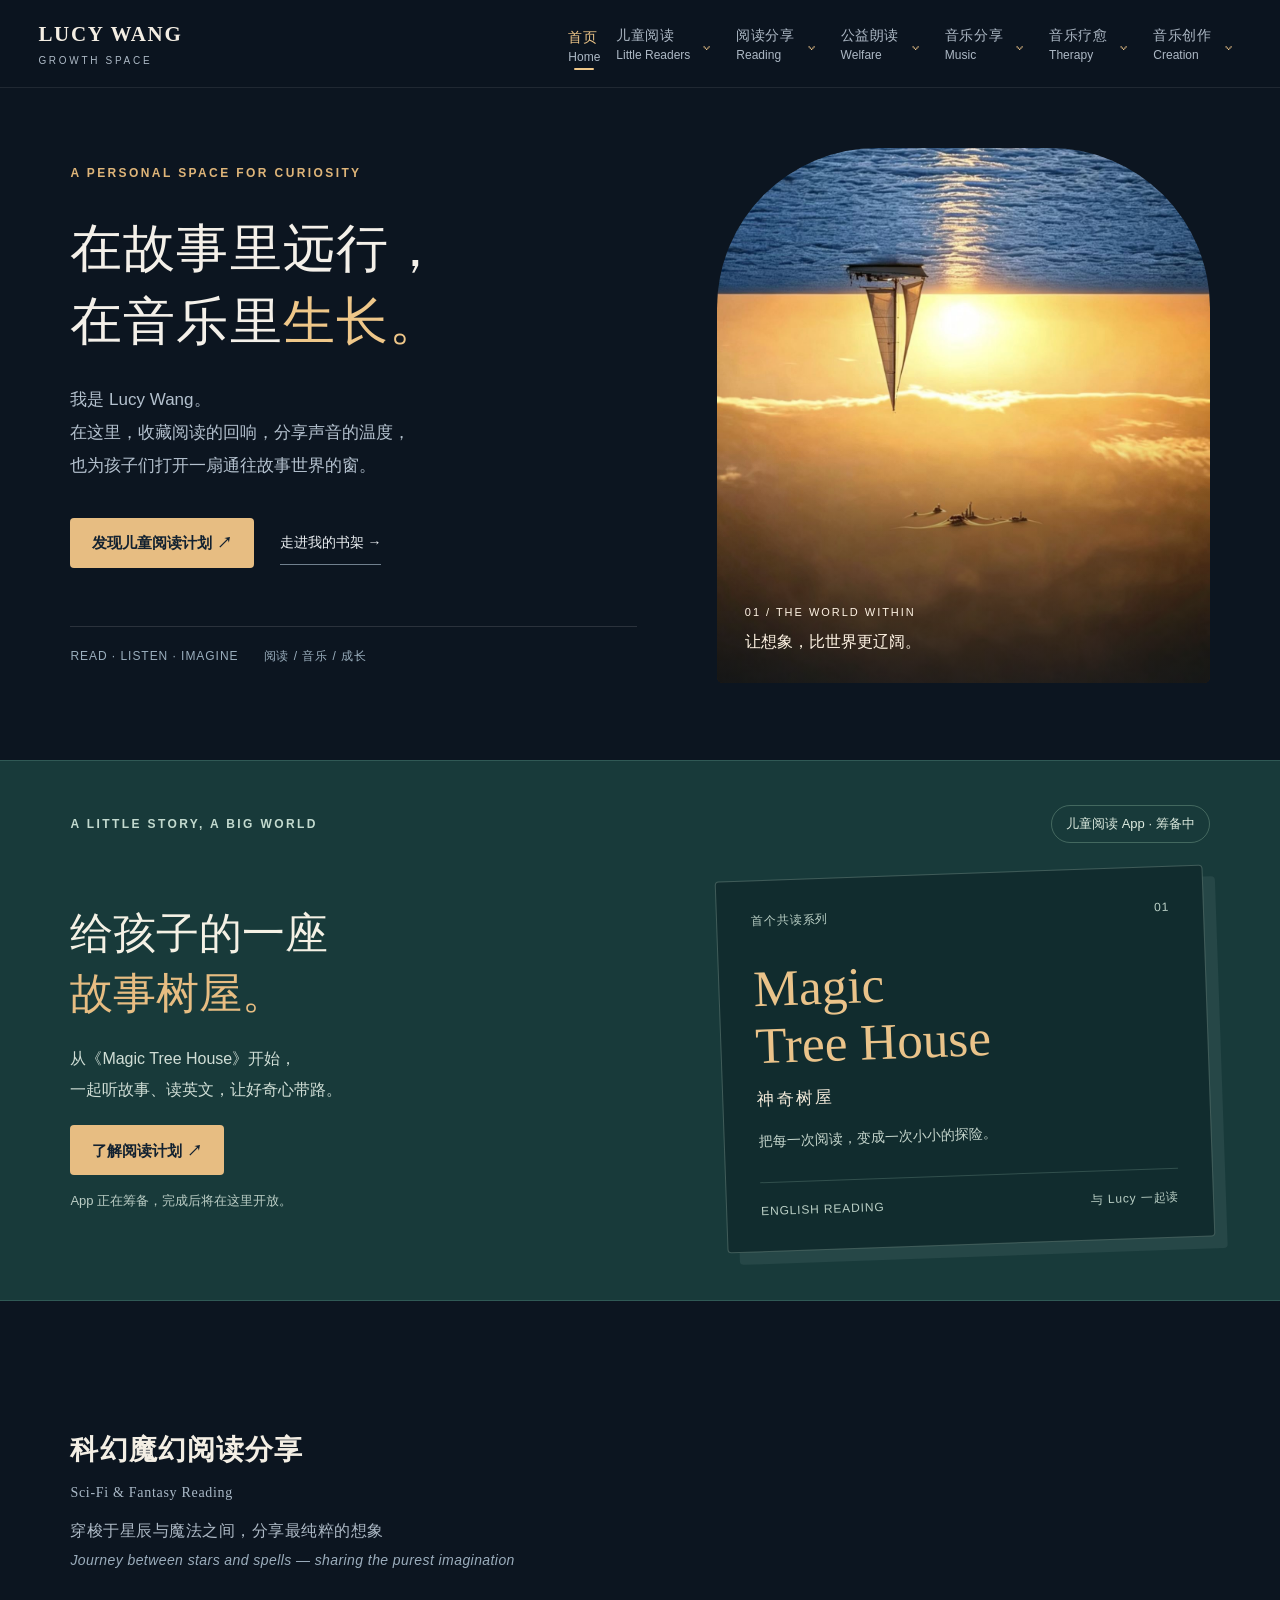
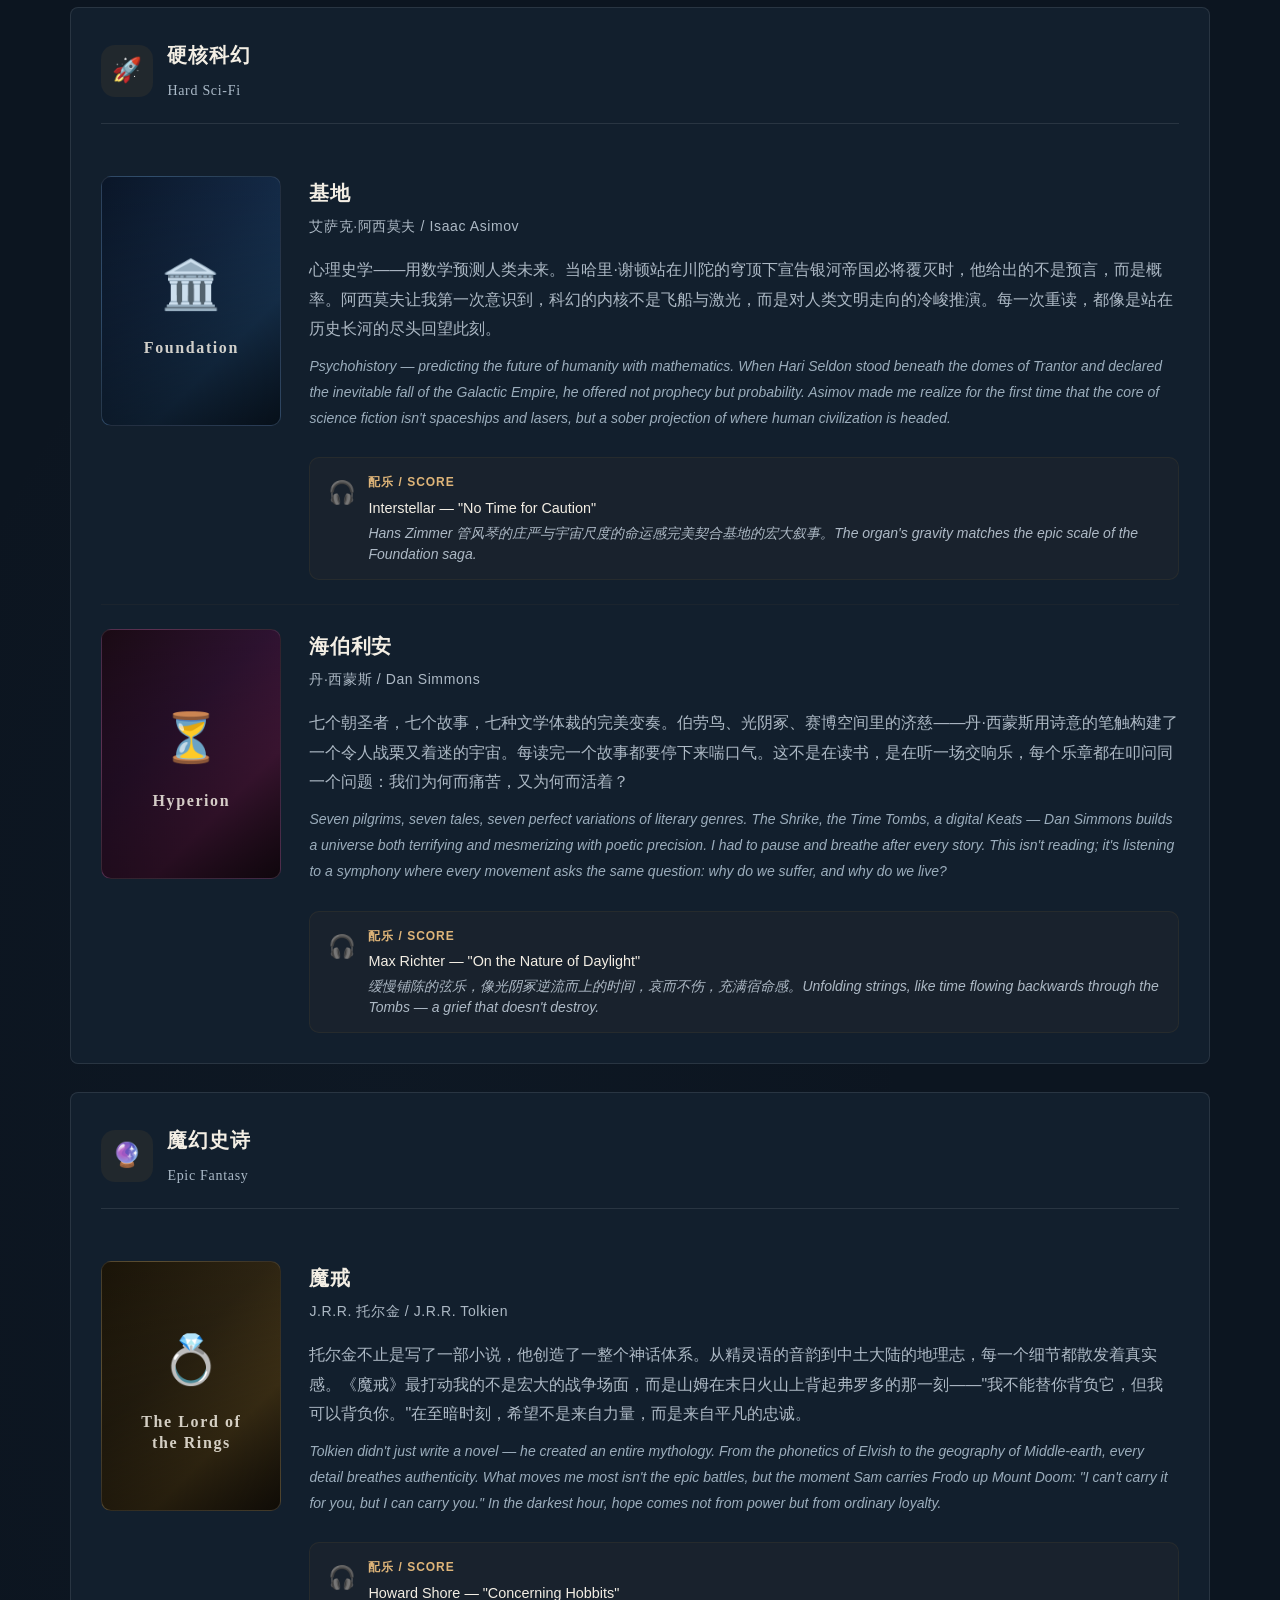
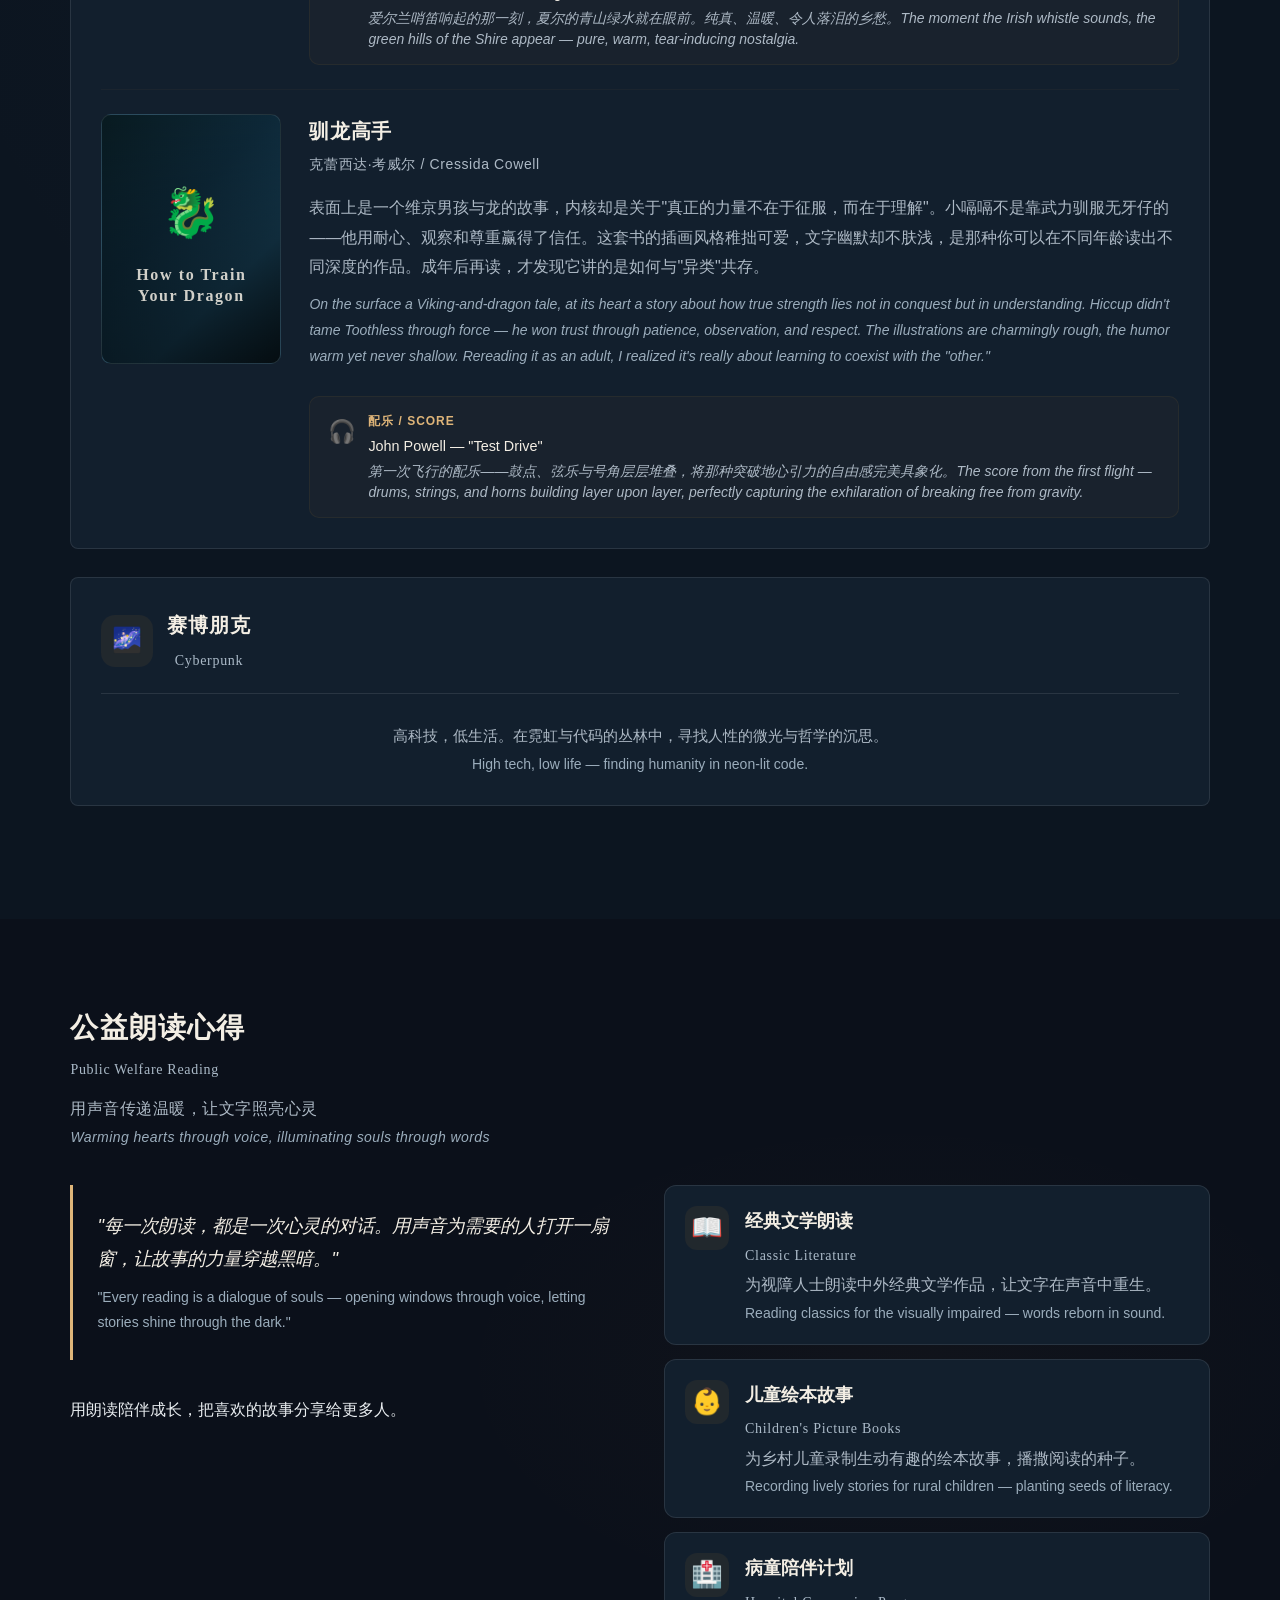
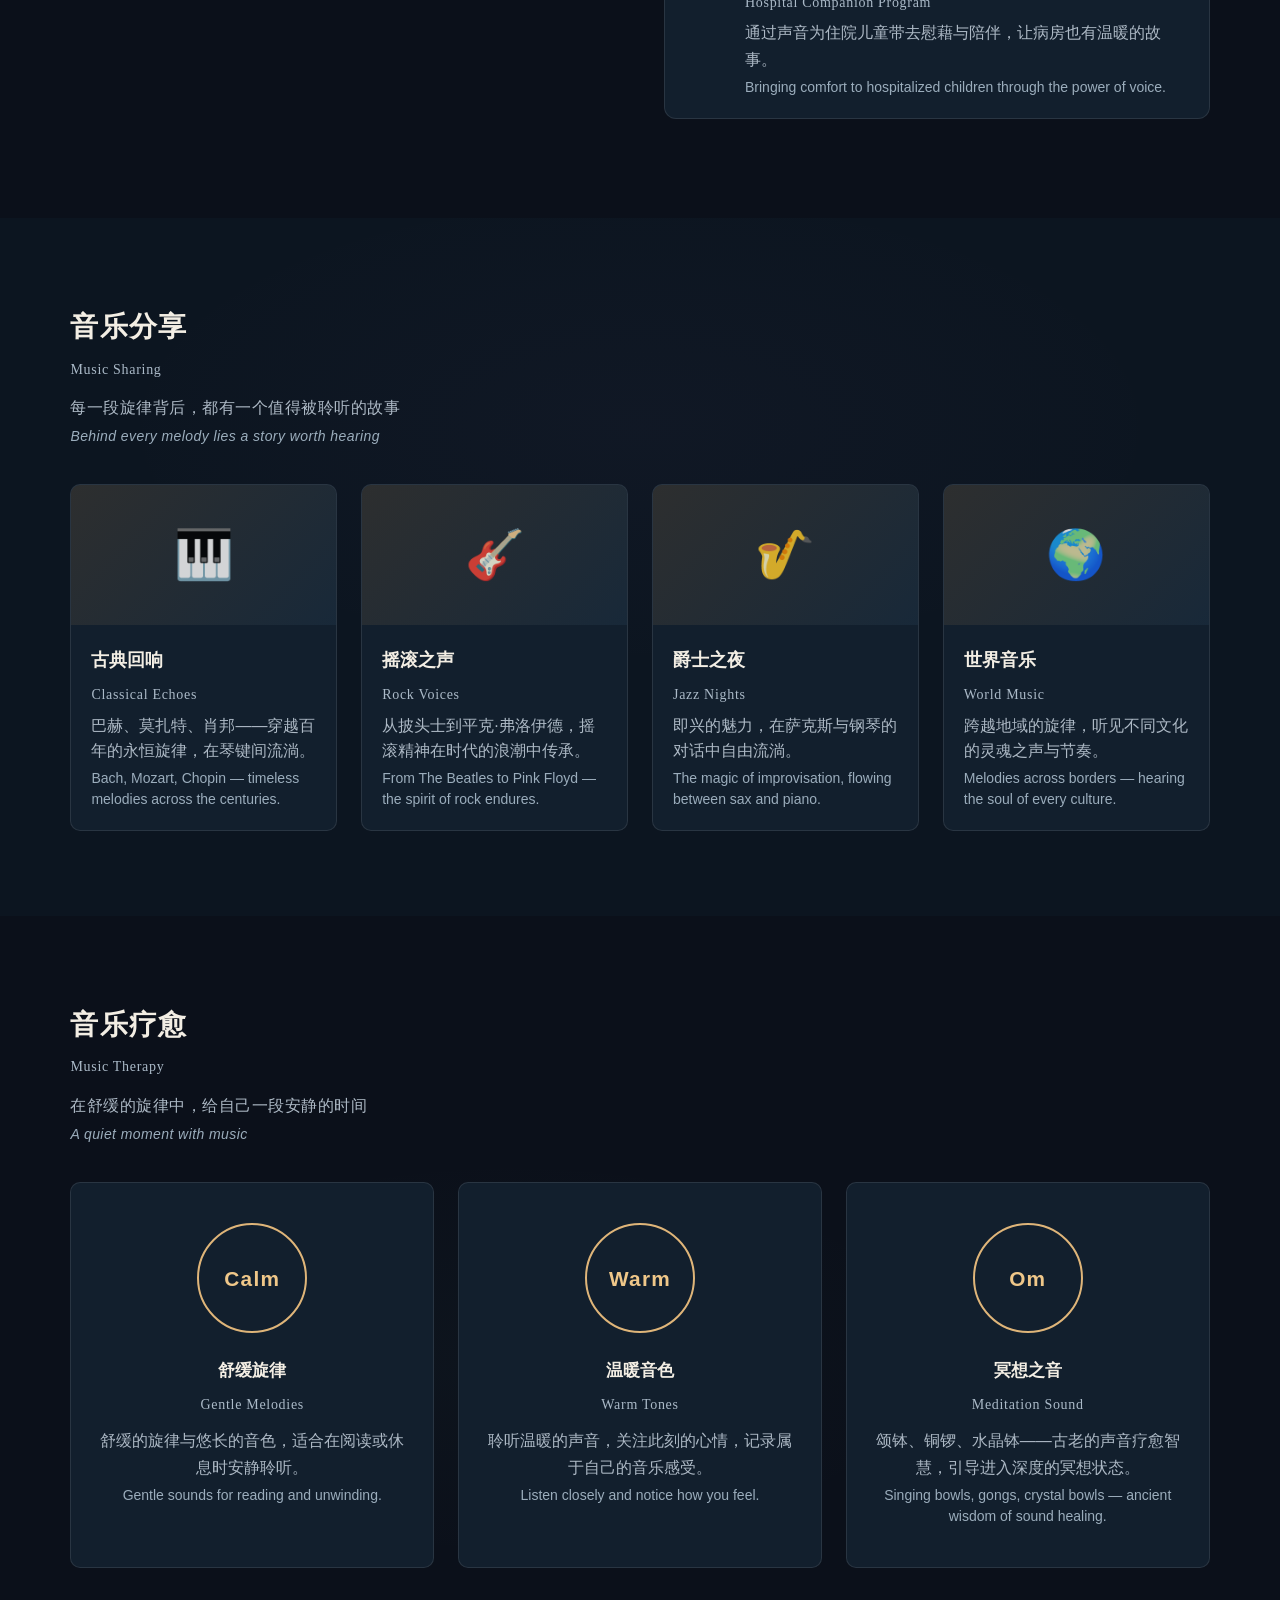
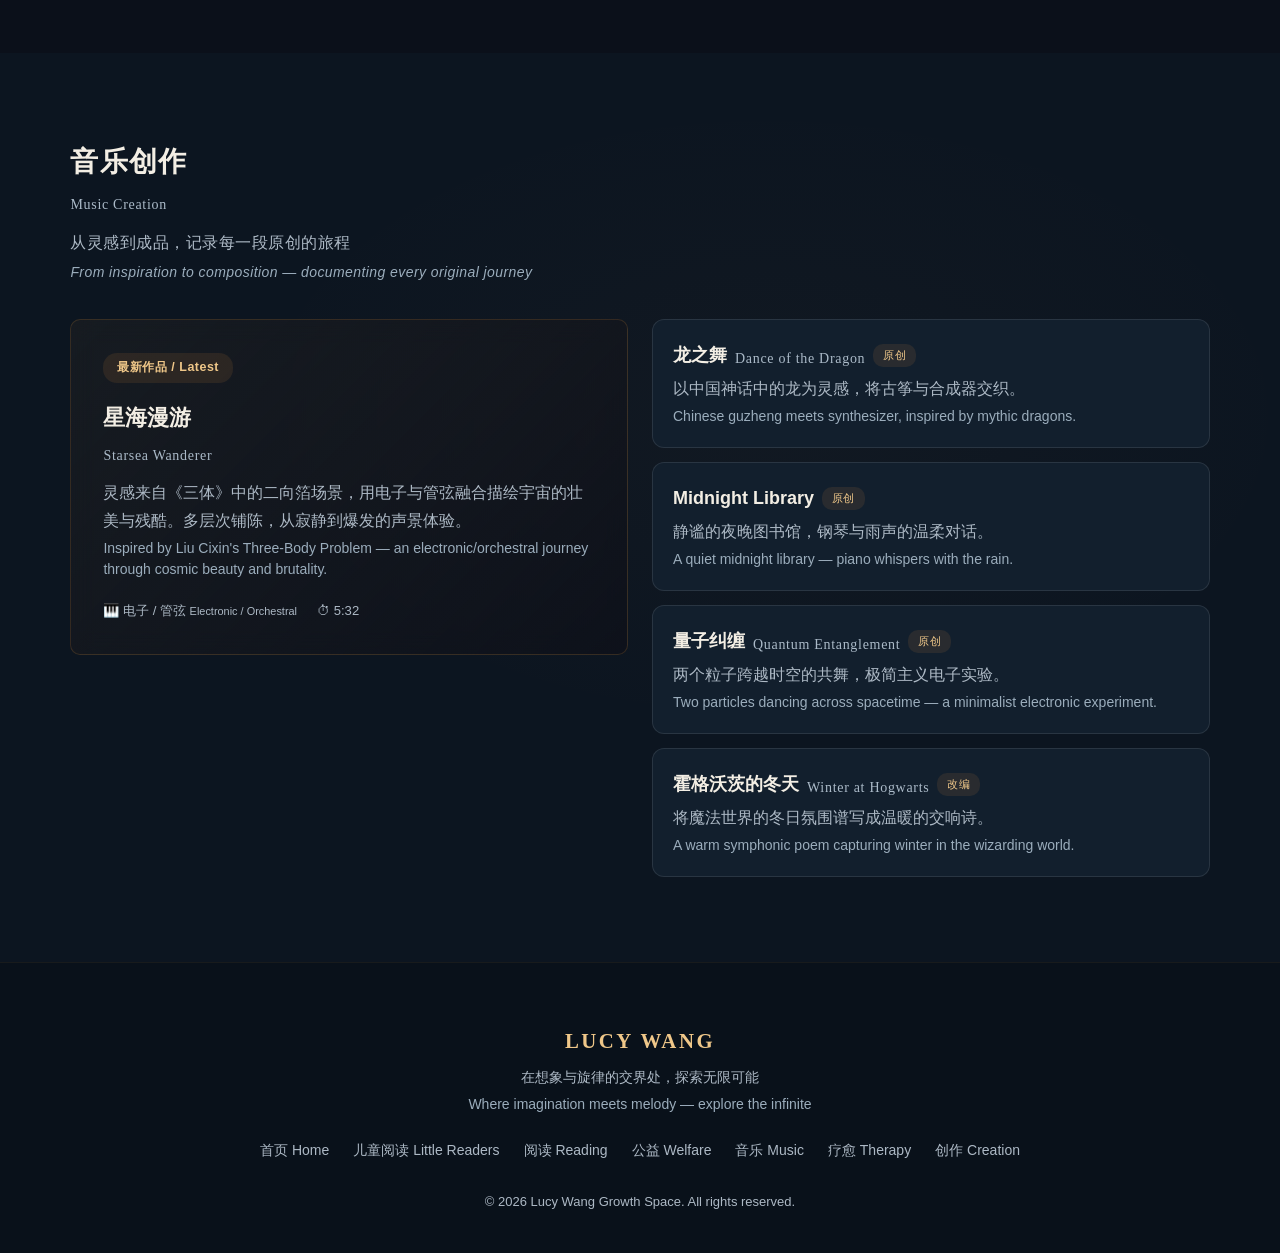
==== index.html @ 6716dbcb "Publish Lucy personal website" ====
<!DOCTYPE html>
<html lang="zh-CN">
<head>
  <meta charset="UTF-8">
  <meta name="viewport" content="width=device-width, initial-scale=1.0">
  <title>Lucy Wang · 阅读、音乐与成长</title><meta name="description" content="Lucy Wang 的个人成长空间：阅读、公益朗读、音乐，以及筹备中的 Magic Tree House 儿童阅读 App。"><link rel="icon" href="favicon.svg">
  <link rel="stylesheet" href="css/style.css">
<link rel="stylesheet" href="css/redesign.css"></head>
<body><a class="skip-link" href="#main">跳到主要内容</a>

  <!-- ═══════════════ Navigation ═══════════════ -->
  <nav class="navbar" id="navbar" aria-label="首页主题导航">
    <a class="nav-brand" href="#home">LUCY WANG<small>GROWTH SPACE</small></a>
    <ul class="nav-links" id="navLinks"><li><a href="#home" class="nav-link active">首页<span class="nav-en">Home</span></a></li><li class="nav-group"><div class="nav-item"><a href="#kids-reading" class="nav-link">儿童阅读<span class="nav-en">Little Readers</span></a><button class="sub-toggle" aria-expanded="false" aria-controls="nav-kids-reading" aria-label="展开儿童阅读子主题"><span aria-hidden="true">⌄</span></button></div><ul class="subnav" id="nav-kids-reading" hidden><li><a href="#magic-tree-house">Magic Tree House</a></li></ul></li><li class="nav-group"><div class="nav-item"><a href="#reading" class="nav-link">阅读分享<span class="nav-en">Reading</span></a><button class="sub-toggle" aria-expanded="false" aria-controls="nav-reading" aria-label="展开阅读分享子主题"><span aria-hidden="true">⌄</span></button></div><ul class="subnav" id="nav-reading" hidden><li><a href="#hard-scifi">硬核科幻</a></li><li><a href="#epic-fantasy">魔幻史诗</a></li><li><a href="#cyberpunk">赛博朋克</a></li></ul></li><li class="nav-group"><div class="nav-item"><a href="#welfare" class="nav-link">公益朗读<span class="nav-en">Welfare</span></a><button class="sub-toggle" aria-expanded="false" aria-controls="nav-welfare" aria-label="展开公益朗读子主题"><span aria-hidden="true">⌄</span></button></div><ul class="subnav" id="nav-welfare" hidden><li><a href="#classic-reading">经典文学朗读</a></li><li><a href="#picture-books">儿童绘本故事</a></li><li><a href="#hospital-companion">病童陪伴计划</a></li></ul></li><li class="nav-group"><div class="nav-item"><a href="#music-share" class="nav-link">音乐分享<span class="nav-en">Music</span></a><button class="sub-toggle" aria-expanded="false" aria-controls="nav-music-share" aria-label="展开音乐分享子主题"><span aria-hidden="true">⌄</span></button></div><ul class="subnav" id="nav-music-share" hidden><li><a href="#classical">古典回响</a></li><li><a href="#rock">摇滚之声</a></li><li><a href="#jazz">爵士之夜</a></li><li><a href="#world-music">世界音乐</a></li></ul></li><li class="nav-group"><div class="nav-item"><a href="#music-therapy" class="nav-link">音乐疗愈<span class="nav-en">Therapy</span></a><button class="sub-toggle" aria-expanded="false" aria-controls="nav-music-therapy" aria-label="展开音乐疗愈子主题"><span aria-hidden="true">⌄</span></button></div><ul class="subnav" id="nav-music-therapy" hidden><li><a href="#gentle-melodies">舒缓旋律</a></li><li><a href="#warm-tones">温暖音色</a></li><li><a href="#meditation">冥想之音</a></li></ul></li><li class="nav-group"><div class="nav-item"><a href="#music-creation" class="nav-link">音乐创作<span class="nav-en">Creation</span></a><button class="sub-toggle" aria-expanded="false" aria-controls="nav-music-creation" aria-label="展开音乐创作子主题"><span aria-hidden="true">⌄</span></button></div><ul class="subnav" id="nav-music-creation" hidden><li><a href="#starsea">星海漫游</a></li><li><a href="#dragon-dance">龙之舞</a></li><li><a href="#midnight-library">Midnight Library</a></li><li><a href="#quantum">量子纠缠</a></li><li><a href="#hogwarts-winter">霍格沃茨的冬天</a></li></ul></li></ul>
    <button class="nav-toggle" id="navToggle" aria-expanded="false" aria-controls="navLinks" aria-label="菜单 / Menu">
      <span></span><span></span><span></span>
    </button>
  </nav>

  <!-- ═══════════════ Hero (全屏首页 / Full-Screen Home) ═══════════════ -->
<main id="main"><section class="hero" id="home"><div class="hero-content"><p class="eyebrow">A PERSONAL SPACE FOR CURIOSITY</p><h1>在故事里远行，<br>在音乐里<span>生长。</span></h1><p class="hero-intro">我是 Lucy Wang。<br>在这里，收藏阅读的回响，分享声音的温度，<br>也为孩子们打开一扇通往故事世界的窗。</p><div class="hero-actions"><a href="#kids-reading" class="button primary">发现儿童阅读计划 ↗</a><a href="#reading" class="text-link">走进我的书架 →</a></div><div class="hero-note"><span>READ · LISTEN · IMAGINE</span><span>阅读 / 音乐 / 成长</span></div></div><figure class="hero-art"><img src="images/photo.jpg" alt="金色天空与蓝色海面交汇的幻想风景" fetchpriority="high"><figcaption><span>01 / THE WORLD WITHIN</span><span>让想象，比世界更辽阔。</span></figcaption></figure></section>
<section class="kids-section" id="kids-reading" aria-labelledby="kids-title"><div class="kids-heading"><p class="eyebrow">A LITTLE STORY, A BIG WORLD</p><span class="status">儿童阅读 App · 筹备中</span></div><div class="kids-layout"><div class="kids-copy"><h2 id="kids-title">给孩子的一座<br><em>故事树屋。</em></h2><p>从《Magic Tree House》开始，<br>一起听故事、读英文，让好奇心带路。</p><a href="reading-app.html" class="button primary" id="reading-app-link">了解阅读计划 ↗</a><p class="small-note" id="app-status">App 正在筹备，完成后将在这里开放。</p></div><article class="series-panel" id="magic-tree-house" tabindex="-1"><div class="series-top"><span>首个共读系列</span><span>01</span></div><h3>Magic<br>Tree House<span>神奇树屋</span></h3><p>把每一次阅读，变成一次小小的探险。</p><div class="series-bottom"><span>ENGLISH READING</span><span>与 Lucy 一起读</span></div></article></div></section>
  <!-- ═══════════════ 科幻魔幻阅读分享 / Sci-Fi & Fantasy Reading ═══════════════ -->
  <section class="content-section" id="reading">
    <div class="section-bg reading-bg"></div>
    <div class="section-content">
      <h2 class="section-title">
        <span class="title-icon">📚</span>
        <span>科幻魔幻阅读分享 <small class="title-en">Sci-Fi & Fantasy Reading</small></span>
      </h2>
      <p class="section-subtitle">
        穿梭于星辰与魔法之间，分享最纯粹的想象
        <span class="sub-en">Journey between stars and spells — sharing the purest imagination</span>
      </p>
      <!-- ═══ 硬核科幻 / Hard Sci-Fi ═══ -->
      <div class="category-block">
        <div class="category-header">
          <span class="category-icon">🚀</span>
          <h3 id="hard-scifi" tabindex="-1">硬核科幻 <small class="title-en">Hard Sci-Fi</small></h3>
        </div>

        <div class="book-entry">
          <div class="book-cover">
            <div class="cover-img" style="background: linear-gradient(135deg, #0a1628 0%, #132844 40%, #1a3a5c 70%, #0d1f33 100%);">
              <span class="cover-icon">🏛️</span>
              <span class="cover-title">Foundation</span>
            </div>
          </div>
          <div class="book-content">
            <div class="book-header">
              <h4 class="book-title">基地 <span class="book-author">艾萨克·阿西莫夫 / Isaac Asimov</span></h4>
            </div>
            <div class="book-review">
              <p>心理史学——用数学预测人类未来。当哈里·谢顿站在川陀的穹顶下宣告银河帝国必将覆灭时，他给出的不是预言，而是概率。阿西莫夫让我第一次意识到，科幻的内核不是飞船与激光，而是对人类文明走向的冷峻推演。每一次重读，都像是站在历史长河的尽头回望此刻。</p>
              <p class="book-review-en">Psychohistory — predicting the future of humanity with mathematics. When Hari Seldon stood beneath the domes of Trantor and declared the inevitable fall of the Galactic Empire, he offered not prophecy but probability. Asimov made me realize for the first time that the core of science fiction isn't spaceships and lasers, but a sober projection of where human civilization is headed.</p>
            </div>
            <div class="book-music">
              <span class="music-icon">🎧</span>
              <div class="music-ref">
                <span class="music-label">配乐 / Score</span>
                <span class="music-name">Interstellar — "No Time for Caution"</span>
                <span class="music-note">Hans Zimmer 管风琴的庄严与宇宙尺度的命运感完美契合基地的宏大叙事。The organ's gravity matches the epic scale of the Foundation saga.</span>
              </div>
            </div>
          </div>
        </div>

        <div class="book-entry">
          <div class="book-cover">
            <div class="cover-img" style="background: linear-gradient(135deg, #1a0a14 0%, #2d1230 40%, #4a1a3e 70%, #1f0d1a 100%);">
              <span class="cover-icon">⏳</span>
              <span class="cover-title">Hyperion</span>
            </div>
          </div>
          <div class="book-content">
            <div class="book-header">
              <h4 class="book-title">海伯利安 <span class="book-author">丹·西蒙斯 / Dan Simmons</span></h4>
            </div>
            <div class="book-review">
              <p>七个朝圣者，七个故事，七种文学体裁的完美变奏。伯劳鸟、光阴冢、赛博空间里的济慈——丹·西蒙斯用诗意的笔触构建了一个令人战栗又着迷的宇宙。每读完一个故事都要停下来喘口气。这不是在读书，是在听一场交响乐，每个乐章都在叩问同一个问题：我们为何而痛苦，又为何而活着？</p>
              <p class="book-review-en">Seven pilgrims, seven tales, seven perfect variations of literary genres. The Shrike, the Time Tombs, a digital Keats — Dan Simmons builds a universe both terrifying and mesmerizing with poetic precision. I had to pause and breathe after every story. This isn't reading; it's listening to a symphony where every movement asks the same question: why do we suffer, and why do we live?</p>
            </div>
            <div class="book-music">
              <span class="music-icon">🎧</span>
              <div class="music-ref">
                <span class="music-label">配乐 / Score</span>
                <span class="music-name">Max Richter — "On the Nature of Daylight"</span>
                <span class="music-note">缓慢铺陈的弦乐，像光阴冢逆流而上的时间，哀而不伤，充满宿命感。Unfolding strings, like time flowing backwards through the Tombs — a grief that doesn't destroy.</span>
              </div>
            </div>
          </div>
        </div>
      </div>

      <!-- ═══ 魔幻史诗 / Epic Fantasy ═══ -->
      <div class="category-block">
        <div class="category-header">
          <span class="category-icon">🔮</span>
          <h3 id="epic-fantasy" tabindex="-1">魔幻史诗 <small class="title-en">Epic Fantasy</small></h3>
        </div>

        <div class="book-entry">
          <div class="book-cover">
            <div class="cover-img" style="background: linear-gradient(135deg, #1a1408 0%, #2d2412 40%, #4a3a1a 70%, #1f180d 100%);">
              <span class="cover-icon">💍</span>
              <span class="cover-title">The Lord of<br>the Rings</span>
            </div>
          </div>
          <div class="book-content">
            <div class="book-header">
              <h4 class="book-title">魔戒 <span class="book-author">J.R.R. 托尔金 / J.R.R. Tolkien</span></h4>
            </div>
            <div class="book-review">
              <p>托尔金不止是写了一部小说，他创造了一整个神话体系。从精灵语的音韵到中土大陆的地理志，每一个细节都散发着真实感。《魔戒》最打动我的不是宏大的战争场面，而是山姆在末日火山上背起弗罗多的那一刻——"我不能替你背负它，但我可以背负你。"在至暗时刻，希望不是来自力量，而是来自平凡的忠诚。</p>
              <p class="book-review-en">Tolkien didn't just write a novel — he created an entire mythology. From the phonetics of Elvish to the geography of Middle-earth, every detail breathes authenticity. What moves me most isn't the epic battles, but the moment Sam carries Frodo up Mount Doom: "I can't carry it for you, but I can carry you." In the darkest hour, hope comes not from power but from ordinary loyalty.</p>
            </div>
            <div class="book-music">
              <span class="music-icon">🎧</span>
              <div class="music-ref">
                <span class="music-label">配乐 / Score</span>
                <span class="music-name">Howard Shore — "Concerning Hobbits"</span>
                <span class="music-note">爱尔兰哨笛响起的那一刻，夏尔的青山绿水就在眼前。纯真、温暖、令人落泪的乡愁。The moment the Irish whistle sounds, the green hills of the Shire appear — pure, warm, tear-inducing nostalgia.</span>
              </div>
            </div>
          </div>
        </div>

        <div class="book-entry">
          <div class="book-cover">
            <div class="cover-img" style="background: linear-gradient(135deg, #081a20 0%, #0d2838 40%, #153a4f 70%, #0a1a22 100%);">
              <span class="cover-icon">🐉</span>
              <span class="cover-title">How to Train<br>Your Dragon</span>
            </div>
          </div>
          <div class="book-content">
            <div class="book-header">
              <h4 class="book-title">驯龙高手 <span class="book-author">克蕾西达·考威尔 / Cressida Cowell</span></h4>
            </div>
            <div class="book-review">
              <p>表面上是一个维京男孩与龙的故事，内核却是关于"真正的力量不在于征服，而在于理解"。小嗝嗝不是靠武力驯服无牙仔的——他用耐心、观察和尊重赢得了信任。这套书的插画风格稚拙可爱，文字幽默却不肤浅，是那种你可以在不同年龄读出不同深度的作品。成年后再读，才发现它讲的是如何与"异类"共存。</p>
              <p class="book-review-en">On the surface a Viking-and-dragon tale, at its heart a story about how true strength lies not in conquest but in understanding. Hiccup didn't tame Toothless through force — he won trust through patience, observation, and respect. The illustrations are charmingly rough, the humor warm yet never shallow. Rereading it as an adult, I realized it's really about learning to coexist with the "other."</p>
            </div>
            <div class="book-music">
              <span class="music-icon">🎧</span>
              <div class="music-ref">
                <span class="music-label">配乐 / Score</span>
                <span class="music-name">John Powell — "Test Drive"</span>
                <span class="music-note">第一次飞行的配乐——鼓点、弦乐与号角层层堆叠，将那种突破地心引力的自由感完美具象化。The score from the first flight — drums, strings, and horns building layer upon layer, perfectly capturing the exhilaration of breaking free from gravity.</span>
              </div>
            </div>
          </div>
        </div>
      </div>

      <!-- ═══ 赛博朋克 / Cyberpunk ═══ -->
      <div class="category-block category-block--compact">
        <div class="category-header">
          <span class="category-icon">🌌</span>
          <h3 id="cyberpunk" tabindex="-1">赛博朋克 <small class="title-en">Cyberpunk</small></h3>
        </div>
        <p class="category-summary">高科技，低生活。在霓虹与代码的丛林中，寻找人性的微光与哲学的沉思。<span class="desc-en">High tech, low life — finding humanity in neon-lit code.</span></p>
      </div>
    </div>
  </section>

  <!-- ═══════════════ 公益朗读心得 / Public Welfare Reading ═══════════════ -->
  <section class="content-section alt" id="welfare">
    <div class="section-bg welfare-bg"></div>
    <div class="section-content">
      <h2 class="section-title">
        <span class="title-icon">🎙️</span>
        <span>公益朗读心得 <small class="title-en">Public Welfare Reading</small></span>
      </h2>
      <p class="section-subtitle">
        用声音传递温暖，让文字照亮心灵
        <span class="sub-en">Warming hearts through voice, illuminating souls through words</span>
      </p>
      <div class="welfare-layout">
        <div class="welfare-text">
          <blockquote class="quote">
            "每一次朗读，都是一次心灵的对话。用声音为需要的人打开一扇窗，让故事的力量穿越黑暗。"
            <span class="quote-en">"Every reading is a dialogue of souls — opening windows through voice, letting stories shine through the dark."</span>
          </blockquote>
<p>用朗读陪伴成长，把喜欢的故事分享给更多人。</p>
        </div>
        <div class="welfare-highlights">
          <div class="highlight-item">
            <span class="highlight-icon">📖</span>
            <div>
              <h4 id="classic-reading" tabindex="-1">经典文学朗读 <small class="title-en">Classic Literature</small></h4>
              <p>为视障人士朗读中外经典文学作品，让文字在声音中重生。<span class="desc-en">Reading classics for the visually impaired — words reborn in sound.</span></p>
            </div>
          </div>
          <div class="highlight-item">
            <span class="highlight-icon">👶</span>
            <div>
              <h4 id="picture-books" tabindex="-1">儿童绘本故事 <small class="title-en">Children's Picture Books</small></h4>
              <p>为乡村儿童录制生动有趣的绘本故事，播撒阅读的种子。<span class="desc-en">Recording lively stories for rural children — planting seeds of literacy.</span></p>
            </div>
          </div>
          <div class="highlight-item">
            <span class="highlight-icon">🏥</span>
            <div>
              <h4 id="hospital-companion" tabindex="-1">病童陪伴计划 <small class="title-en">Hospital Companion Program</small></h4>
              <p>通过声音为住院儿童带去慰藉与陪伴，让病房也有温暖的故事。<span class="desc-en">Bringing comfort to hospitalized children through the power of voice.</span></p>
            </div>
          </div>
        </div>
      </div>
    </div>
  </section>

  <!-- ═══════════════ 音乐分享 / Music Sharing ═══════════════ -->
  <section class="content-section" id="music-share">
    <div class="section-bg music-share-bg"></div>
    <div class="section-content">
      <h2 class="section-title">
        <span class="title-icon">🎵</span>
        <span>音乐分享 <small class="title-en">Music Sharing</small></span>
      </h2>
      <p class="section-subtitle">
        每一段旋律背后，都有一个值得被聆听的故事
        <span class="sub-en">Behind every melody lies a story worth hearing</span>
      </p>
      <div class="music-grid">
        <div class="music-card">
          <div class="music-cover">
            <div class="cover-placeholder">🎹</div>
          </div>
          <div class="music-info">
            <h4 id="classical" tabindex="-1">古典回响 <small class="title-en">Classical Echoes</small></h4>
            <p>巴赫、莫扎特、肖邦——穿越百年的永恒旋律，在琴键间流淌。<span class="desc-en">Bach, Mozart, Chopin — timeless melodies across the centuries.</span></p>
          </div>
        </div>
        <div class="music-card">
          <div class="music-cover">
            <div class="cover-placeholder">🎸</div>
          </div>
          <div class="music-info">
            <h4 id="rock" tabindex="-1">摇滚之声 <small class="title-en">Rock Voices</small></h4>
            <p>从披头士到平克·弗洛伊德，摇滚精神在时代的浪潮中传承。<span class="desc-en">From The Beatles to Pink Floyd — the spirit of rock endures.</span></p>
          </div>
        </div>
        <div class="music-card">
          <div class="music-cover">
            <div class="cover-placeholder">🎷</div>
          </div>
          <div class="music-info">
            <h4 id="jazz" tabindex="-1">爵士之夜 <small class="title-en">Jazz Nights</small></h4>
            <p>即兴的魅力，在萨克斯与钢琴的对话中自由流淌。<span class="desc-en">The magic of improvisation, flowing between sax and piano.</span></p>
          </div>
        </div>
        <div class="music-card">
          <div class="music-cover">
            <div class="cover-placeholder">🌍</div>
          </div>
          <div class="music-info">
            <h4 id="world-music" tabindex="-1">世界音乐 <small class="title-en">World Music</small></h4>
            <p>跨越地域的旋律，听见不同文化的灵魂之声与节奏。<span class="desc-en">Melodies across borders — hearing the soul of every culture.</span></p>
          </div>
        </div>
      </div>
    </div>
  </section>

  <!-- ═══════════════ 音乐疗愈 / Music Therapy ═══════════════ -->
  <section class="content-section alt" id="music-therapy">
    <div class="section-bg therapy-bg"></div>
    <div class="section-content">
      <h2 class="section-title">
        <span class="title-icon">🌿</span>
        <span>音乐疗愈 <small class="title-en">Music Therapy</small></span>
      </h2>
      <p class="section-subtitle">
        在舒缓的旋律中，给自己一段安静的时间
        <span class="sub-en">A quiet moment with music</span>
      </p>
      <div class="therapy-layout">
        <div class="therapy-card">
          <div class="therapy-visual">
            <div class="frequency-ring"></div>
            <span class="therapy-freq">Calm</span>
          </div>
          <h3 id="gentle-melodies" tabindex="-1">舒缓旋律 <small class="title-en">Gentle Melodies</small></h3>
          <p>舒缓的旋律与悠长的音色，适合在阅读或休息时安静聆听。<span class="desc-en">Gentle sounds for reading and unwinding.</span></p>
        </div>
        <div class="therapy-card">
          <div class="therapy-visual">
            <div class="frequency-ring"></div>
            <span class="therapy-freq">Warm</span>
          </div>
          <h3 id="warm-tones" tabindex="-1">温暖音色 <small class="title-en">Warm Tones</small></h3>
          <p>聆听温暖的声音，关注此刻的心情，记录属于自己的音乐感受。<span class="desc-en">Listen closely and notice how you feel.</span></p>
        </div>
        <div class="therapy-card">
          <div class="therapy-visual">
            <div class="frequency-ring"></div>
            <span class="therapy-freq">Om</span>
          </div>
          <h3 id="meditation" tabindex="-1">冥想之音 <small class="title-en">Meditation Sound</small></h3>
          <p>颂钵、铜锣、水晶钵——古老的声音疗愈智慧，引导进入深度的冥想状态。<span class="desc-en">Singing bowls, gongs, crystal bowls — ancient wisdom of sound healing.</span></p>
        </div>
      </div>
    </div>
  </section>

  <!-- ═══════════════ 音乐创作 / Music Creation ═══════════════ -->
  <section class="content-section" id="music-creation">
    <div class="section-bg creation-bg"></div>
    <div class="section-content">
      <h2 class="section-title">
        <span class="title-icon">🎼</span>
        <span>音乐创作 <small class="title-en">Music Creation</small></span>
      </h2>
      <p class="section-subtitle">
        从灵感到成品，记录每一段原创的旅程
        <span class="sub-en">From inspiration to composition — documenting every original journey</span>
      </p>
      <div class="creation-grid">
        <div class="creation-card featured">
          <div class="creation-tag">最新作品 / Latest</div>
          <h3 id="starsea" tabindex="-1">星海漫游 <small class="title-en">Starsea Wanderer</small></h3>
          <p>灵感来自《三体》中的二向箔场景，用电子与管弦融合描绘宇宙的壮美与残酷。多层次铺陈，从寂静到爆发的声景体验。<span class="desc-en">Inspired by Liu Cixin's Three-Body Problem — an electronic/orchestral journey through cosmic beauty and brutality.</span></p>
          <div class="creation-meta">
            <span>🎹 电子 / 管弦 <small>Electronic / Orchestral</small></span>
            <span>⏱ 5:32</span>
          </div>
        </div>
        <div class="creation-list">
          <div class="creation-item">
            <h4 id="dragon-dance" tabindex="-1">龙之舞 <small class="title-en">Dance of the Dragon</small> <span class="badge">原创</span></h4>
            <p>以中国神话中的龙为灵感，将古筝与合成器交织。<span class="desc-en">Chinese guzheng meets synthesizer, inspired by mythic dragons.</span></p>
          </div>
          <div class="creation-item">
            <h4 id="midnight-library" tabindex="-1">Midnight Library <span class="badge">原创</span></h4>
            <p>静谧的夜晚图书馆，钢琴与雨声的温柔对话。<span class="desc-en">A quiet midnight library — piano whispers with the rain.</span></p>
          </div>
          <div class="creation-item">
            <h4 id="quantum" tabindex="-1">量子纠缠 <small class="title-en">Quantum Entanglement</small> <span class="badge">原创</span></h4>
            <p>两个粒子跨越时空的共舞，极简主义电子实验。<span class="desc-en">Two particles dancing across spacetime — a minimalist electronic experiment.</span></p>
          </div>
          <div class="creation-item">
            <h4 id="hogwarts-winter" tabindex="-1">霍格沃茨的冬天 <small class="title-en">Winter at Hogwarts</small> <span class="badge">改编</span></h4>
            <p>将魔法世界的冬日氛围谱写成温暖的交响诗。<span class="desc-en">A warm symphonic poem capturing winter in the wizarding world.</span></p>
          </div>
        </div>
      </div>
    </div>
  </section>

  <!-- ═══════════════ Footer ═══════════════ -->
</main><footer class="footer">
    <div class="footer-content">
      <div class="footer-brand">LUCY WANG</div>
      <p class="footer-tagline">在想象与旋律的交界处，探索无限可能<br><span class="desc-en">Where imagination meets melody — explore the infinite</span></p>
      <div class="footer-links">
        <a href="#home">首页 Home</a>
        <a href="#kids-reading">儿童阅读 Little Readers</a><a href="#reading">阅读 Reading</a>
        <a href="#welfare">公益 Welfare</a>
        <a href="#music-share">音乐 Music</a>
        <a href="#music-therapy">疗愈 Therapy</a>
        <a href="#music-creation">创作 Creation</a>
      </div>
      <p class="footer-copy">&copy; 2026 Lucy Wang Growth Space. All rights reserved.</p>
    </div>
  </footer>

  <script src="js/config.js"></script><script src="js/main.js"></script>
</body>
</html>
---- css/style.css ----
/* ═══════════════ CSS Variables ═══════════════ */
:root {
  --bg: #06080d;
  --bg-card: rgba(14, 17, 26, 0.85);
  --accent: #c8873a;
  --accent-light: #e0a040;
  --accent-pale: #e8d4b0;
  --accent-dim: rgba(200, 135, 58, 0.08);
  --accent-border: rgba(200, 135, 58, 0.12);
  --text: #d4c8b8;
  --text-dim: #8a8070;
  --radius: 16px;
  --gap: 24px;
  --nav-height: 64px;
}

* { margin: 0; padding: 0; box-sizing: border-box; }

html {
  scroll-behavior: smooth;
  font-size: 16px;
}

body {
  font-family: 'Noto Sans SC', 'PingFang SC', 'Microsoft YaHei', sans-serif;
  background: var(--bg);
  color: var(--text);
  line-height: 1.7;
  overflow-x: hidden;
  -webkit-font-smoothing: antialiased;
}

/* ═══════════════ Ambient Background ═══════════════ */
body::after {
  content: '';
  position: fixed;
  inset: 0;
  background:
    radial-gradient(ellipse 80% 60% at 50% 30%, rgba(200, 135, 58, 0.06) 0%, transparent 70%),
    radial-gradient(ellipse 60% 50% at 20% 70%, rgba(58, 95, 124, 0.05) 0%, transparent 70%),
    radial-gradient(ellipse 50% 40% at 80% 80%, rgba(107, 69, 48, 0.04) 0%, transparent 70%);
  pointer-events: none;
  z-index: 0;
}

/* ═══════════════ Navigation ═══════════════ */
.navbar {
  position: fixed;
  top: 0; left: 0; right: 0;
  z-index: 1000;
  height: var(--nav-height);
  display: flex;
  align-items: center;
  justify-content: space-between;
  padding: 0 40px;
  background: rgba(6, 8, 13, 0.78);
  backdrop-filter: blur(24px);
  -webkit-backdrop-filter: blur(24px);
  border-bottom: 1px solid rgba(200, 135, 58, 0.08);
  transition: background 0.4s, box-shadow 0.4s;
}

.navbar.scrolled {
  background: rgba(6, 8, 13, 0.94);
  box-shadow: 0 4px 30px rgba(0, 0, 0, 0.4);
}

.nav-brand {
  font-family: 'Orbitron', 'Noto Sans SC', sans-serif;
  font-size: 1.4rem;
  font-weight: 900;
  color: var(--accent-light);
  letter-spacing: 0.12em;
}

.nav-links {
  display: flex;
  gap: 32px;
  list-style: none;
}

.nav-links a {
  color: var(--text-dim);
  text-decoration: none;
  font-size: 0.88rem;
  font-weight: 500;
  letter-spacing: 0.04em;
  transition: color 0.3s;
  position: relative;
}

.nav-links a::after {
  content: '';
  position: absolute;
  bottom: -6px;
  left: 50%;
  transform: translateX(-50%) scaleX(0);
  width: 20px;
  height: 2px;
  background: var(--accent-light);
  border-radius: 2px;
  transition: transform 0.3s;
}

.nav-links a:hover,
.nav-links a.active {
  color: var(--accent-light);
}

.nav-links a:hover::after,
.nav-links a.active::after {
  transform: translateX(-50%) scaleX(1);
}

/* Hamburger */
.nav-toggle {
  display: none;
  flex-direction: column;
  gap: 6px;
  background: none;
  border: none;
  cursor: pointer;
  padding: 4px;
  z-index: 1001;
}

.nav-toggle span {
  display: block;
  width: 26px;
  height: 2px;
  background: var(--accent-pale);
  border-radius: 2px;
  transition: all 0.35s;
}

.nav-toggle.active span:nth-child(1) {
  transform: rotate(45deg) translate(5px, 6px);
}

.nav-toggle.active span:nth-child(2) {
  opacity: 0;
}

.nav-toggle.active span:nth-child(3) {
  transform: rotate(-45deg) translate(5px, -6px);
}

/* ═══════════════ Hero / Full-Screen ═══════════════ */
.hero {
  position: relative;
  z-index: 1;
  height: 100vh;
  min-height: 600px;
  display: flex;
  align-items: center;
  justify-content: center;
  overflow: hidden;
}

.video-background {
  position: absolute;
  inset: 0;
  z-index: 0;
}

.video-background video {
  width: 100%;
  height: 100%;
  object-fit: cover;
}

.video-overlay {
  position: absolute;
  inset: 0;
  background:
    linear-gradient(180deg, rgba(6, 8, 13, 0.5) 0%, rgba(6, 8, 13, 0.3) 50%, rgba(6, 8, 13, 0.85) 100%),
    radial-gradient(ellipse 60% 50% at 50% 40%, transparent 0%, rgba(6, 8, 13, 0.6) 100%);
}

/* Fallback when no video */
.video-fallback {
  position: absolute;
  inset: 0;
  background:
    radial-gradient(ellipse 70% 50% at 50% 40%, rgba(200, 135, 58, 0.12) 0%, transparent 70%),
    radial-gradient(ellipse 40% 40% at 30% 60%, rgba(58, 95, 124, 0.15) 0%, transparent 70%),
    radial-gradient(ellipse 40% 40% at 70% 50%, rgba(107, 69, 48, 0.1) 0%, transparent 70%),
    linear-gradient(180deg, #06080d 0%, #0a0f1a 40%, #0c1220 70%, #06080d 100%);
  animation: bgPulse 8s ease-in-out infinite;
}

@keyframes bgPulse {
  0%, 100% { opacity: 1; }
  50% { opacity: 0.85; }
}

.hero-content {
  position: relative;
  z-index: 2;
  text-align: center;
  padding: 0 24px;
}

.hero-title {
  display: flex;
  flex-direction: column;
  gap: 8px;
  margin-bottom: 28px;
}

.title-line {
  display: block;
  font-size: 1.1rem;
  font-weight: 300;
  color: var(--text-dim);
  letter-spacing: 0.3em;
  text-transform: uppercase;
}

.title-line.accent {
  font-family: 'Orbitron', 'Noto Sans SC', sans-serif;
  font-size: clamp(2.8rem, 6.5vw, 5.5rem);
  font-weight: 900;
  color: var(--accent-pale);
  letter-spacing: 0.08em;
  text-shadow: 0 0 80px rgba(200, 135, 58, 0.25), 0 0 160px rgba(200, 135, 58, 0.08);
  animation: titleGlow 4s ease-in-out infinite;
}

.title-line.accent-secondary {
  font-family: 'Orbitron', 'Noto Sans SC', sans-serif;
  font-size: clamp(1.6rem, 3.5vw, 2.8rem);
  font-weight: 700;
  color: var(--accent);
  letter-spacing: 0.16em;
  text-shadow: 0 0 40px rgba(200, 135, 58, 0.2);
}

@keyframes titleGlow {
  0%, 100% { text-shadow: 0 0 80px rgba(200, 135, 58, 0.25), 0 0 160px rgba(200, 135, 58, 0.08); }
  50% { text-shadow: 0 0 120px rgba(200, 135, 58, 0.35), 0 0 200px rgba(200, 135, 58, 0.12); }
}

.title-line.subtitle {
  font-size: 0.95rem;
  font-weight: 400;
  letter-spacing: 0.2em;
  margin-top: 4px;
}

.hero-desc {
  font-size: 1.05rem;
  color: var(--text-dim);
  margin-bottom: 40px;
  letter-spacing: 0.06em;
  opacity: 0.8;
}

.hero-desc .desc-en {
  font-style: italic;
  opacity: 0.6;
}

.hero-cta {
  display: inline-flex;
  align-items: center;
  gap: 8px;
  padding: 14px 36px;
  border: 1px solid var(--accent);
  border-radius: 30px;
  color: var(--accent-light);
  text-decoration: none;
  font-size: 0.95rem;
  font-weight: 500;
  letter-spacing: 0.06em;
  transition: all 0.35s;
  background: transparent;
  cursor: pointer;
}

.hero-cta:hover {
  background: rgba(200, 135, 58, 0.1);
  box-shadow: 0 0 40px rgba(200, 135, 58, 0.15);
  transform: translateY(-2px);
}

.hero-cta svg {
  animation: bounceDown 1.5s ease-in-out infinite;
}

@keyframes bounceDown {
  0%, 100% { transform: translateY(0); }
  50% { transform: translateY(4px); }
}

/* Scroll indicator */
.scroll-indicator {
  position: absolute;
  bottom: 36px;
  left: 50%;
  transform: translateX(-50%);
  z-index: 2;
}

.scroll-indicator span {
  display: block;
  width: 24px;
  height: 40px;
  border: 2px solid rgba(200, 135, 58, 0.3);
  border-radius: 14px;
  position: relative;
  animation: floatIndicator 2.5s ease-in-out infinite;
}

.scroll-indicator span::after {
  content: '';
  position: absolute;
  top: 8px;
  left: 50%;
  transform: translateX(-50%);
  width: 4px;
  height: 8px;
  background: var(--accent);
  border-radius: 2px;
  animation: scrollWheel 1.8s ease-in-out infinite;
}

@keyframes scrollWheel {
  0% { opacity: 1; top: 8px; }
  100% { opacity: 0; top: 22px; }
}

@keyframes floatIndicator {
  0%, 100% { opacity: 0.5; transform: translateX(-50%) translateY(0); }
  50% { opacity: 1; transform: translateX(-50%) translateY(8px); }
}

/* ═══════════════ Content Sections ═══════════════ */
.content-section {
  position: relative;
  z-index: 1;
  padding: 100px 24px 100px;
  overflow: hidden;
}

.content-section.alt {
  background: rgba(10, 13, 20, 0.5);
}

.section-bg {
  position: absolute;
  inset: 0;
  pointer-events: none;
  opacity: 0.5;
}

.reading-bg {
  background: radial-gradient(ellipse 60% 50% at 30% 50%, rgba(58, 95, 124, 0.08) 0%, transparent 70%);
}

.welfare-bg {
  background: radial-gradient(ellipse 50% 40% at 70% 50%, rgba(200, 135, 58, 0.06) 0%, transparent 70%);
}

.music-share-bg {
  background: radial-gradient(ellipse 60% 50% at 50% 30%, rgba(160, 120, 200, 0.06) 0%, transparent 70%);
}

.therapy-bg {
  background: radial-gradient(ellipse 50% 40% at 40% 60%, rgba(100, 180, 150, 0.05) 0%, transparent 70%);
}

.creation-bg {
  background: radial-gradient(ellipse 60% 50% at 60% 40%, rgba(200, 150, 100, 0.06) 0%, transparent 70%);
}

.section-content {
  position: relative;
  z-index: 1;
  max-width: 1000px;
  margin: 0 auto;
}

.section-title {
  font-size: 1.8rem;
  font-weight: 700;
  color: var(--accent-pale);
  margin-bottom: 8px;
  letter-spacing: 0.04em;
  display: flex;
  align-items: center;
  gap: 12px;
}

.title-icon {
  font-size: 1.6rem;
}

.section-subtitle {
  font-size: 0.95rem;
  color: var(--text-dim);
  margin-bottom: 48px;
  letter-spacing: 0.03em;
}

/* Bilingual text styles */
.nav-en {
  display: block;
  font-size: 0.65rem;
  color: var(--text-dim);
  letter-spacing: 0.06em;
  line-height: 1.2;
  opacity: 0.6;
  font-family: 'Orbitron', 'Noto Sans SC', sans-serif;
}

.title-en {
  display: block;
  font-size: 0.7em;
  font-weight: 300;
  color: var(--text-dim);
  letter-spacing: 0.05em;
  opacity: 0.6;
}

.sub-en {
  display: block;
  font-size: 0.88rem;
  color: var(--text-dim);
  opacity: 0.55;
  margin-top: 4px;
  letter-spacing: 0.03em;
  font-style: italic;
}

.desc-en {
  display: block;
  font-size: 0.88rem;
  color: var(--text-dim);
  opacity: 0.5;
  margin-top: 4px;
  line-height: 1.5;
}

.quote-en {
  display: block;
  font-size: 0.85rem;
  font-style: normal;
  color: var(--text-dim);
  opacity: 0.55;
  margin-top: 10px;
  font-weight: 300;
}

/* ═══════════════ Reading Section: Category Blocks & Book Entries ═══════════════ */
.category-block {
  background: var(--bg-card);
  border: 1px solid var(--accent-border);
  border-radius: var(--radius);
  padding: 36px;
  backdrop-filter: blur(12px);
  -webkit-backdrop-filter: blur(12px);
  margin-bottom: 28px;
}

.category-block--compact {
  text-align: center;
  padding: 32px;
}

.category-header {
  display: flex;
  align-items: center;
  gap: 14px;
  margin-bottom: 28px;
  padding-bottom: 20px;
  border-bottom: 1px solid var(--accent-border);
}

.category-icon {
  font-size: 2rem;
  width: 52px;
  height: 52px;
  display: flex;
  align-items: center;
  justify-content: center;
  background: var(--accent-dim);
  border-radius: 14px;
  flex-shrink: 0;
}

.category-header h3 {
  font-size: 1.3rem;
  font-weight: 700;
  color: var(--accent-pale);
  letter-spacing: 0.04em;
}

.category-summary {
  font-size: 0.95rem;
  color: var(--text-dim);
  line-height: 1.8;
  max-width: 560px;
  margin: 0 auto;
}

/* Book Entry */
.book-entry {
  display: grid;
  grid-template-columns: 180px 1fr;
  gap: 28px;
  padding: 24px 0;
  border-bottom: 1px solid rgba(200, 135, 58, 0.05);
}

.book-entry:last-child {
  border-bottom: none;
  padding-bottom: 0;
}

/* Book Cover */
.book-cover {
  flex-shrink: 0;
}

.cover-img {
  width: 180px;
  height: 250px;
  border-radius: 10px;
  display: flex;
  flex-direction: column;
  align-items: center;
  justify-content: center;
  gap: 12px;
  border: 1px solid var(--accent-border);
  transition: all 0.4s;
  position: relative;
  overflow: hidden;
}

.cover-img::before {
  content: '';
  position: absolute;
  inset: 0;
  background: linear-gradient(180deg, transparent 0%, rgba(0,0,0,0.5) 100%);
}

.book-entry:hover .cover-img {
  border-color: rgba(200, 135, 58, 0.3);
  box-shadow: 0 8px 30px rgba(0, 0, 0, 0.4);
}

.cover-icon {
  font-size: 3rem;
  position: relative;
  z-index: 1;
}

.cover-title {
  font-family: 'Orbitron', 'Noto Sans SC', sans-serif;
  font-size: 0.68rem;
  font-weight: 600;
  color: var(--accent-pale);
  letter-spacing: 0.1em;
  text-align: center;
  line-height: 1.3;
  position: relative;
  z-index: 1;
  opacity: 0.85;
}

/* Book Content */
.book-content {
  display: flex;
  flex-direction: column;
  gap: 16px;
  min-width: 0;
}

.book-header {
  display: flex;
  align-items: baseline;
  flex-wrap: wrap;
  gap: 8px;
}

.book-title {
  font-size: 1.15rem;
  font-weight: 700;
  color: var(--accent-pale);
  letter-spacing: 0.03em;
}

.book-author {
  font-size: 0.82rem;
  font-weight: 400;
  color: var(--text-dim);
  opacity: 0.7;
  margin-left: 4px;
}

/* Book Review */
.book-review p {
  font-size: 0.9rem;
  color: var(--text-dim);
  line-height: 1.85;
  margin-bottom: 10px;
}

.book-review-en {
  font-style: italic;
  opacity: 0.5;
  font-size: 0.84rem !important;
}

/* Book Music Reference */
.book-music {
  display: flex;
  align-items: flex-start;
  gap: 12px;
  padding: 14px 18px;
  background: rgba(200, 135, 58, 0.04);
  border: 1px solid rgba(200, 135, 58, 0.08);
  border-radius: 10px;
  transition: all 0.3s;
}

.book-music:hover {
  background: rgba(200, 135, 58, 0.07);
  border-color: rgba(200, 135, 58, 0.15);
}

.music-icon {
  font-size: 1.4rem;
  flex-shrink: 0;
  margin-top: 2px;
}

.music-ref {
  display: flex;
  flex-direction: column;
  gap: 3px;
}

.music-label {
  font-size: 0.7rem;
  font-weight: 600;
  color: var(--accent);
  letter-spacing: 0.08em;
  text-transform: uppercase;
}

.music-name {
  font-size: 0.9rem;
  font-weight: 500;
  color: var(--accent-pale);
}

.music-note {
  font-size: 0.8rem;
  color: var(--text-dim);
  opacity: 0.7;
  line-height: 1.5;
  font-style: italic;
}

/* Book entry responsive */
@media (max-width: 640px) {
  .book-entry {
    grid-template-columns: 1fr;
    gap: 20px;
  }

  .book-cover {
    display: flex;
    justify-content: center;
  }

  .cover-img {
    width: 140px;
    height: 200px;
  }

  .category-block {
    padding: 24px 18px;
  }
}

/* ═══════════════ Welfare ═══════════════ */
.welfare-layout {
  display: grid;
  grid-template-columns: 1fr 1fr;
  gap: 48px;
  align-items: start;
}

.quote {
  font-size: 1.15rem;
  font-style: italic;
  color: var(--accent-pale);
  padding: 24px 0;
  border-left: 3px solid var(--accent);
  padding-left: 24px;
  margin-bottom: 36px;
  line-height: 1.8;
}

.welfare-stats {
  display: flex;
  gap: 32px;
}

.stat {
  text-align: center;
}

.stat-number {
  display: block;
  font-family: 'Orbitron', 'Noto Sans SC', sans-serif;
  font-size: 2rem;
  font-weight: 700;
  color: var(--accent-light);
  letter-spacing: 0.04em;
}

.stat-label {
  display: block;
  font-size: 0.8rem;
  color: var(--text-dim);
  margin-top: 4px;
}

.highlight-item {
  display: flex;
  gap: 16px;
  align-items: flex-start;
  padding: 20px;
  background: var(--bg-card);
  border: 1px solid var(--accent-border);
  border-radius: 12px;
  margin-bottom: 14px;
  backdrop-filter: blur(12px);
  transition: all 0.3s;
}

.highlight-item:hover {
  border-color: rgba(200, 135, 58, 0.2);
  background: rgba(200, 135, 58, 0.03);
}

.highlight-icon {
  font-size: 1.6rem;
  flex-shrink: 0;
  width: 44px;
  height: 44px;
  display: flex;
  align-items: center;
  justify-content: center;
  background: var(--accent-dim);
  border-radius: 12px;
}

.highlight-item h4 {
  font-size: 0.95rem;
  font-weight: 600;
  color: var(--accent-pale);
  margin-bottom: 4px;
}

.highlight-item p {
  font-size: 0.85rem;
  color: var(--text-dim);
}

/* ═══════════════ Music Grid ═══════════════ */
.music-grid {
  display: grid;
  grid-template-columns: repeat(auto-fit, minmax(220px, 1fr));
  gap: var(--gap);
}

.music-card {
  background: var(--bg-card);
  border: 1px solid var(--accent-border);
  border-radius: var(--radius);
  overflow: hidden;
  backdrop-filter: blur(12px);
  transition: all 0.4s;
  cursor: pointer;
}

.music-card:hover {
  border-color: rgba(200, 135, 58, 0.25);
  transform: translateY(-4px);
  box-shadow: 0 12px 40px rgba(0, 0, 0, 0.3);
}

.music-cover {
  height: 140px;
  display: flex;
  align-items: center;
  justify-content: center;
  background: linear-gradient(135deg, rgba(200, 135, 58, 0.15), rgba(58, 95, 124, 0.15));
}

.cover-placeholder {
  font-size: 3rem;
  opacity: 0.8;
  transition: transform 0.4s;
}

.music-card:hover .cover-placeholder {
  transform: scale(1.15);
}

.music-info {
  padding: 20px;
}

.music-info h4 {
  font-size: 1rem;
  font-weight: 600;
  color: var(--accent-pale);
  margin-bottom: 6px;
}

.music-info p {
  font-size: 0.85rem;
  color: var(--text-dim);
  line-height: 1.6;
}

/* ═══════════════ Therapy ═══════════════ */
.therapy-layout {
  display: grid;
  grid-template-columns: repeat(auto-fit, minmax(260px, 1fr));
  gap: var(--gap);
}

.therapy-card {
  text-align: center;
  padding: 40px 24px;
  background: var(--bg-card);
  border: 1px solid var(--accent-border);
  border-radius: var(--radius);
  backdrop-filter: blur(12px);
  transition: all 0.4s;
}

.therapy-card:hover {
  border-color: rgba(200, 135, 58, 0.25);
  transform: translateY(-4px);
}

.therapy-visual {
  position: relative;
  width: 110px;
  height: 110px;
  margin: 0 auto 24px;
  display: flex;
  align-items: center;
  justify-content: center;
}

.frequency-ring {
  position: absolute;
  inset: 0;
  border: 2px solid var(--accent);
  border-radius: 50%;
  animation: ringPulse 3s ease-in-out infinite;
}

@keyframes ringPulse {
  0%, 100% { transform: scale(1); opacity: 0.3; }
  50% { transform: scale(1.12); opacity: 0.7; }
}

.therapy-freq {
  font-family: 'Orbitron', 'Noto Sans SC', sans-serif;
  font-size: 1.3rem;
  font-weight: 700;
  color: var(--accent-light);
  letter-spacing: 0.06em;
}

.therapy-card h3 {
  font-size: 1.05rem;
  font-weight: 600;
  color: var(--accent-pale);
  margin-bottom: 10px;
}

.therapy-card p {
  font-size: 0.88rem;
  color: var(--text-dim);
  line-height: 1.7;
}

/* ═══════════════ Creation ═══════════════ */
.creation-grid {
  display: grid;
  grid-template-columns: 1fr 1fr;
  gap: var(--gap);
  align-items: start;
}

.creation-card {
  background: var(--bg-card);
  border: 1px solid var(--accent-border);
  border-radius: var(--radius);
  padding: 32px;
  backdrop-filter: blur(12px);
}

.creation-card.featured {
  border-color: rgba(200, 135, 58, 0.2);
  background: linear-gradient(135deg, rgba(200, 135, 58, 0.06), rgba(14, 17, 26, 0.85));
}

.creation-tag {
  display: inline-block;
  padding: 4px 14px;
  border-radius: 14px;
  background: rgba(200, 135, 58, 0.12);
  color: var(--accent-light);
  font-size: 0.78rem;
  font-weight: 600;
  letter-spacing: 0.04em;
  margin-bottom: 16px;
}

.creation-card.featured h3 {
  font-size: 1.4rem;
  font-weight: 700;
  color: var(--accent-pale);
  margin-bottom: 12px;
}

.creation-card.featured p {
  font-size: 0.9rem;
  color: var(--text-dim);
  line-height: 1.7;
  margin-bottom: 20px;
}

.creation-meta {
  display: flex;
  gap: 20px;
  font-size: 0.82rem;
  color: var(--text-dim);
}

.creation-list {
  display: flex;
  flex-direction: column;
  gap: 14px;
}

.creation-item {
  padding: 20px;
  background: var(--bg-card);
  border: 1px solid var(--accent-border);
  border-radius: 12px;
  backdrop-filter: blur(12px);
  transition: all 0.3s;
  cursor: pointer;
}

.creation-item:hover {
  border-color: rgba(200, 135, 58, 0.2);
  background: rgba(200, 135, 58, 0.03);
}

.creation-item h4 {
  font-size: 0.95rem;
  font-weight: 600;
  color: var(--accent-pale);
  margin-bottom: 4px;
  display: flex;
  align-items: center;
  gap: 8px;
}

.badge {
  font-size: 0.68rem;
  font-weight: 500;
  padding: 2px 10px;
  border-radius: 10px;
  background: rgba(200, 135, 58, 0.12);
  color: var(--accent-light);
  letter-spacing: 0.04em;
}

.creation-item p {
  font-size: 0.82rem;
  color: var(--text-dim);
}

/* ═══════════════ Footer ═══════════════ */
.footer {
  position: relative;
  z-index: 1;
  text-align: center;
  padding: 60px 24px 40px;
  border-top: 1px solid rgba(200, 135, 58, 0.08);
}

.footer-brand {
  font-family: 'Orbitron', 'Noto Sans SC', sans-serif;
  font-size: 1.3rem;
  font-weight: 900;
  color: var(--accent-light);
  letter-spacing: 0.12em;
  margin-bottom: 8px;
}

.footer-tagline {
  font-size: 0.88rem;
  color: var(--text-dim);
  margin-bottom: 24px;
}

.footer-links {
  display: flex;
  gap: 24px;
  justify-content: center;
  flex-wrap: wrap;
  margin-bottom: 28px;
}

.footer-links a {
  color: var(--text-dim);
  text-decoration: none;
  font-size: 0.82rem;
  transition: color 0.3s;
}

.footer-links a:hover {
  color: var(--accent-light);
}

.footer-copy {
  font-size: 0.75rem;
  color: var(--text-dim);
  opacity: 0.6;
}

/* ═══════════════ Animations ═══════════════ */
.reveal {
  opacity: 0;
  transform: translateY(30px);
  transition: all 0.8s cubic-bezier(0.16, 1, 0.3, 1);
}

.reveal.visible {
  opacity: 1;
  transform: translateY(0);
}

/* ═══════════════ Responsive ═══════════════ */
@media (max-width: 768px) {
  .navbar {
    padding: 0 20px;
  }

  .nav-links {
    position: fixed;
    top: 0;
    right: -100%;
    width: 280px;
    height: 100vh;
    flex-direction: column;
    justify-content: center;
    align-items: center;
    gap: 36px;
    background: rgba(6, 8, 13, 0.96);
    backdrop-filter: blur(20px);
    transition: right 0.4s cubic-bezier(0.16, 1, 0.3, 1);
  }

  .nav-links.open {
    right: 0;
  }

  .nav-links a {
    font-size: 1.1rem;
  }

  .nav-toggle {
    display: flex;
  }

  .welfare-layout {
    grid-template-columns: 1fr;
    gap: 32px;
  }

  .welfare-stats {
    justify-content: center;
  }

  .creation-grid {
    grid-template-columns: 1fr;
  }

  .music-grid,
  .therapy-layout {
    grid-template-columns: 1fr;
  }

  .section-title {
    font-size: 1.4rem;
  }

  .hero-desc {
    font-size: 0.9rem;
  }
}

@media (max-width: 480px) {
  .hero-title .title-line.accent {
    font-size: 2rem;
  }

  .hero-title .title-line.accent-secondary {
    font-size: 1.2rem;
  }

  .content-section {
    padding: 60px 16px 60px;
  }
}
---- css/redesign.css ----
:root{--bg:#0c1520;--bg-card:#121f2d;--text:#e9edf0;--text-dim:#adb9c5;--accent:#dfb579;--accent-light:#efc789;--accent-pale:#f3eee4;--accent-border:#ffffff19;--nav-height:88px;--radius:10px}
body{font-family:"Segoe UI","Microsoft YaHei",sans-serif}body::after{display:none}a{color:inherit}a:focus-visible,button:focus-visible,summary:focus-visible{outline:3px solid #efc789;outline-offset:6px}section[id]{scroll-margin-top:110px}.skip-link{position:fixed;top:-100px;left:20px;z-index:2000;background:#efc789;color:#101a24;padding:12px}.skip-link:focus{top:8px}.navbar{padding:0 5.5%;background:#0c1520f2;border-bottom:1px solid #ffffff16;gap:20px}.nav-brand{text-decoration:none;font-family:Georgia,serif;font-size:21px;letter-spacing:.08em;white-space:nowrap;color:#f4eee3}.nav-brand small{display:block;font:10px/1.8 "Segoe UI",sans-serif;letter-spacing:.27em;color:#adbac6}.nav-links{gap:24px}.nav-links a{font-size:14px;white-space:nowrap}.nav-en{font-family:inherit;font-size:12px;opacity:1;letter-spacing:0}.navbar.scrolled{background:#0c1520f5}.hero{max-width:1600px;margin:auto;height:auto;min-height:760px;padding:145px 5.5% 75px;display:grid;grid-template-columns:1.15fr 1fr;gap:7%;align-items:center}.hero-content{text-align:left;padding:0;min-width:0}.eyebrow{font-size:12px;letter-spacing:.2em;color:var(--accent);font-weight:600;margin-bottom:28px}.hero h1{font-family:Georgia,"Songti SC","SimSun",serif;font-size:clamp(38px,4.1vw,66px);line-height:1.4;letter-spacing:.02em;font-weight:500;color:#f4f0e9;margin-bottom:24px}.hero h1 span{color:var(--accent-light)}.hero-intro{font-size:17px;line-height:1.95;color:#b4c1ce}.hero-actions{display:flex;align-items:center;gap:26px;flex-wrap:wrap;margin-top:36px}.button{display:inline-flex;align-items:center;justify-content:center;gap:30px;min-height:50px;padding:12px 22px;text-decoration:none;border-radius:4px;font-size:15px;font-weight:600;transition:transform .2s,background .2s}.primary{background:#e7bd82;color:#122130}.primary:hover{background:#f4d4a3;transform:translateY(-2px)}.text-link{font-size:14px;text-decoration:none;border-bottom:1px solid #71808e;padding:9px 0}.hero-note{border-top:1px solid #ffffff20;margin-top:58px;padding-top:19px;display:flex;gap:25px;flex-wrap:wrap;font-size:12px;color:#9aaebd;letter-spacing:.08em}.hero-art{height:535px;position:relative;margin:0;min-width:0}.hero-art img{width:100%;height:100%;object-fit:cover;object-position:center 48%;border-radius:160px 160px 6px 6px}.hero-art:after{content:"";position:absolute;inset:55% 0 0;background:linear-gradient(transparent,#08131cbd);border-radius:0 0 6px 6px;pointer-events:none}.hero-art figcaption{position:absolute;z-index:1;bottom:27px;left:28px;right:20px;display:flex;flex-direction:column;gap:7px;font-size:16px;color:#fff4e4}.hero-art figcaption span:first-child{font-size:11px;letter-spacing:.18em}.kids-section{max-width:1424px;margin:0 auto 40px;padding:44px 5.5% 55px;background:#183a3a;border-top:1px solid #598e8260;border-bottom:1px solid #598e8260}.kids-heading{display:flex;align-items:center;justify-content:space-between;gap:20px;margin-bottom:30px}.kids-heading .eyebrow{color:#c3dacf;margin:0}.status{border:1px solid #84ac9766;border-radius:30px;padding:7px 14px;font-size:13px;color:#dceadf}.kids-layout{display:grid;grid-template-columns:1.1fr 1fr;gap:10%;align-items:center}.kids-copy h2{font-family:Georgia,"Songti SC","SimSun",serif;font-weight:500;font-size:43px;line-height:1.4;color:#f4f1e5}.kids-copy em{font-style:normal;color:#e7bd82}.kids-copy>p{margin:20px 0;color:#d0ded6;line-height:1.9}.kids-copy .small-note{font-size:13px;color:#bbcdc5;margin:14px 0 0}.series-panel{padding:30px 34px;border:1px solid #92afa35c;background:#112c2e;box-shadow:12px 12px 0 #264747;border-radius:4px;transform:rotate(-2deg)}.series-top,.series-bottom{display:flex;justify-content:space-between;gap:15px;color:#bbd0c6;font-size:12px;letter-spacing:.07em}.series-panel h3{font-family:Georgia,serif;font-size:clamp(35px,4vw,60px);font-weight:400;color:#eac38a;line-height:1.1;margin:30px 0 20px}.series-panel h3 span{display:block;font-family:"Microsoft YaHei",sans-serif;font-size:17px;letter-spacing:.12em;margin-top:17px;color:#f1e9d9}.series-panel>p{font-size:14px;color:#c5d5cc;margin-bottom:28px}.series-bottom{padding-top:18px;border-top:1px solid #72978b55}.section-content{max-width:1160px}.content-section{padding:85px 5.5%}.section-title{font-size:28px;align-items:start}.title-icon{display:none}.title-en{font-family:Georgia,serif;opacity:1;color:#abbac8;font-size:14px;font-weight:400;margin-top:7px}.section-subtitle{font-size:16px;margin-top:13px;margin-bottom:35px}.sub-en,.desc-en,.quote-en{opacity:1;color:#9badbc;font-size:14px}.book-review-en{opacity:1;color:#9badbc!important;font-size:14px!important}.book-review p{font-size:16px}.category-block{padding:30px;border-radius:8px}.category-header h3{font-size:20px}.category-icon{font-size:24px}.book-title{font-size:20px}.book-author{font-size:14px;opacity:1;display:block;margin:5px 0 0}.music-note{font-size:14px;opacity:1}.music-label{font-size:12px}.cover-title{font-family:Georgia,serif;font-size:16px}.music-info p,.therapy-card p,.creation-card.featured p,.highlight-item p,.creation-item p{font-size:16px}.music-info h4,.highlight-item h4,.creation-item h4{font-size:18px}.music-card,.creation-item{cursor:default}.frequency-ring{animation:none}.music-card:hover,.therapy-card:hover{transform:none}.footer{background:#09111a}.footer-copy{font-size:13px;opacity:1}.footer-links a{font-size:14px}.footer-brand{font-family:Georgia,serif}.creation-meta{flex-wrap:wrap}.app-page{max-width:1050px;margin:auto;padding:150px 6% 85px}.app-page h1{font:clamp(38px,6vw,70px)/1.15 Georgia,serif;margin:28px 0}.app-page .lead{font-size:20px;color:#becdcf;max-width:700px;margin:25px 0}.app-page .status{display:inline-block}.app-description{margin-top:55px;border-top:1px solid #ffffff20;padding-top:35px}.app-description h2{font-size:24px;margin-bottom:18px}.app-description p{max-width:720px;color:#b9c7cf;margin-bottom:18px}.app-description details{border-bottom:1px solid #ffffff20;padding:20px 0}.app-description summary{cursor:pointer;font-size:17px}.app-description details p{margin-top:15px}.app-footer{margin:50px 0 24px;color:#a9bac7;font-size:14px}
@media(min-width:1600px){.kids-section{border-radius:8px}}
@media(max-width:1100px){.nav-links{gap:14px}.navbar{padding:0 3%}.hero{gap:5%;min-height:680px}.hero-art{height:460px}.hero h1{font-size:43px}.hero-actions{gap:15px}.kids-layout{gap:6%}}
@media(max-width:900px){.nav-toggle{display:flex;min-height:44px;min-width:44px;justify-content:center;align-items:center}.nav-links{display:none;position:absolute;inset:88px 0 auto;width:100%;height:auto;background:#0c1520;flex-direction:column;padding:24px;gap:19px;border-bottom:1px solid #ffffff25}.nav-links.open{display:flex}.nav-links a{display:block;min-height:44px}.nav-en{display:inline;margin-left:9px}.hero{padding-top:135px;min-height:640px}.hero h1{font-size:36px}.hero-intro{font-size:16px}.hero-art{height:410px}.hero-note{margin-top:35px}.kids-copy h2{font-size:36px}.series-panel{padding:25px}.welfare-layout{gap:25px}}
@media(max-width:640px){.navbar{padding:0 6%}.hero{grid-template-columns:1fr;padding:128px 6% 45px;gap:40px}.hero h1{font-size:clamp(33px,8.5vw,46px)}.hero-art{height:360px}.hero-art img{border-radius:120px 120px 5px 5px;object-position:center 45%}.hero-note{margin-top:30px}.eyebrow{font-size:11px;letter-spacing:.12em}.kids-section{padding:30px 6% 40px}.kids-heading{align-items:start;flex-direction:column;gap:15px}.kids-layout{grid-template-columns:1fr;gap:35px}.kids-copy h2{font-size:36px}.series-panel{margin:0 6px;transform:rotate(-1deg)}.series-panel h3{font-size:48px}.content-section{padding:60px 6%}.section-title{font-size:25px}.category-block{padding:23px 18px}.book-entry{grid-template-columns:1fr}.book-cover{justify-content:flex-start}.cover-img{width:125px;height:165px}.book-music{padding:13px}.book-review p{line-height:1.85}.welfare-layout,.music-grid,.therapy-layout,.creation-grid{grid-template-columns:1fr}.hero-actions{gap:17px}.app-page{padding-top:125px}.creation-card{padding:24px}.creation-item h4{flex-wrap:wrap}.app-page .navbar{gap:10px}}
@media(prefers-reduced-motion:reduce){html{scroll-behavior:auto}*,*:before,*:after{animation:none!important;transition:none!important}.reveal{opacity:1;transform:none}}

/* Persistent main navigation and expandable subtopics */
.navbar{padding-left:3%;padding-right:3%;gap:16px}.nav-links{gap:16px;align-items:center}.nav-group{position:relative}.nav-item{display:flex;align-items:center;gap:2px}.sub-toggle{display:grid;place-items:center;width:28px;min-height:44px;border:0;background:transparent;color:#efc789;font-size:20px;cursor:pointer;border-radius:4px}.sub-toggle:hover,.sub-toggle[aria-expanded="true"]{background:#ffffff14}.sub-toggle[aria-expanded="true"] span{transform:rotate(180deg)}.subnav{position:absolute;top:calc(100% + 12px);left:-12px;min-width:215px;padding:10px;list-style:none;background:#142535;border:1px solid #dfb57955;border-radius:8px;box-shadow:0 15px 35px #0008;max-height:65vh;overflow-y:auto}.subnav[hidden]{display:none}.nav-group:last-child .subnav{left:auto;right:0}.nav-links .subnav a{display:block;padding:10px 12px;min-height:44px;line-height:1.5;font-size:15px;color:#d9e3eb;white-space:normal;border-radius:4px}.nav-links .subnav a:hover,.nav-links .subnav a:focus-visible{background:#e7bd821a;color:#efc789}.nav-links .subnav a:after{display:none}main [id]{scroll-margin-top:115px}main [tabindex="-1"]:focus{outline:none}
@media(max-width:1100px) and (min-width:901px){.nav-brand{font-size:18px}.nav-links{gap:8px}.nav-links a{font-size:13px}.nav-en{font-size:11px}.sub-toggle{width:22px}}
@media(max-width:900px){:root{--nav-height:165px}.navbar{display:grid;grid-template-columns:1fr;height:auto;min-height:150px;padding:12px 5% 10px;gap:10px}.nav-brand{font-size:19px}.nav-brand small{font-size:10px}.nav-toggle{display:none}.nav-links,.nav-links.open{display:grid;position:static;inset:auto;grid-template-columns:repeat(4,minmax(0,1fr));align-items:center;justify-content:start;width:100%;height:auto;gap:2px 6px;padding:0;border:0;background:transparent;overflow:visible}.nav-links>li{min-width:0}.nav-links>li>a,.nav-item>a{font-size:13px;min-height:36px;display:flex;align-items:center;letter-spacing:0}.nav-item{gap:0}.nav-en{display:none}.sub-toggle{width:23px;min-height:36px;flex-shrink:0}.nav-links a:after{bottom:1px}.subnav,.nav-group:last-child .subnav{position:fixed;top:155px;left:5%;right:5%;min-width:0;max-height:calc(100dvh - 180px);padding:12px}.nav-links .subnav a{font-size:16px}.hero{padding-top:205px}.app-page{padding-top:185px}section[id],main [id]{scroll-margin-top:180px}.app-page~*{scroll-margin-top:180px}}
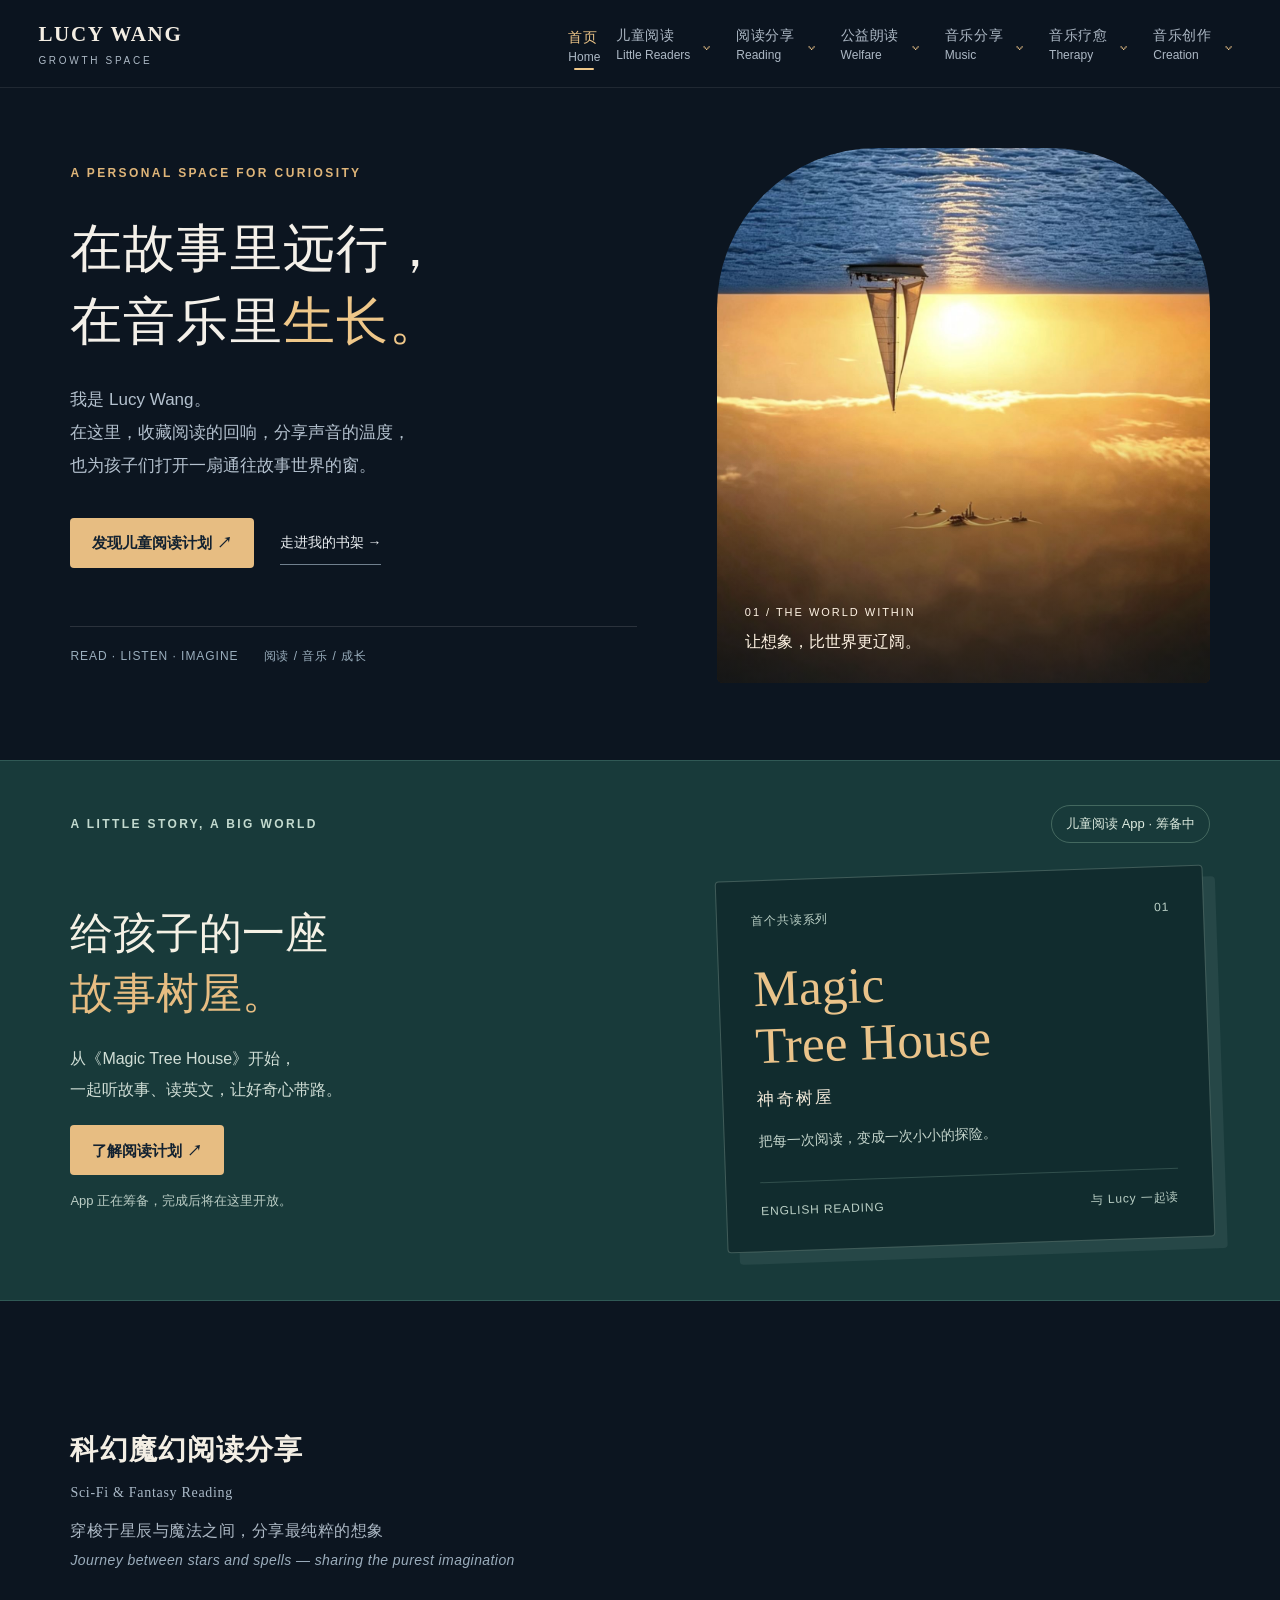
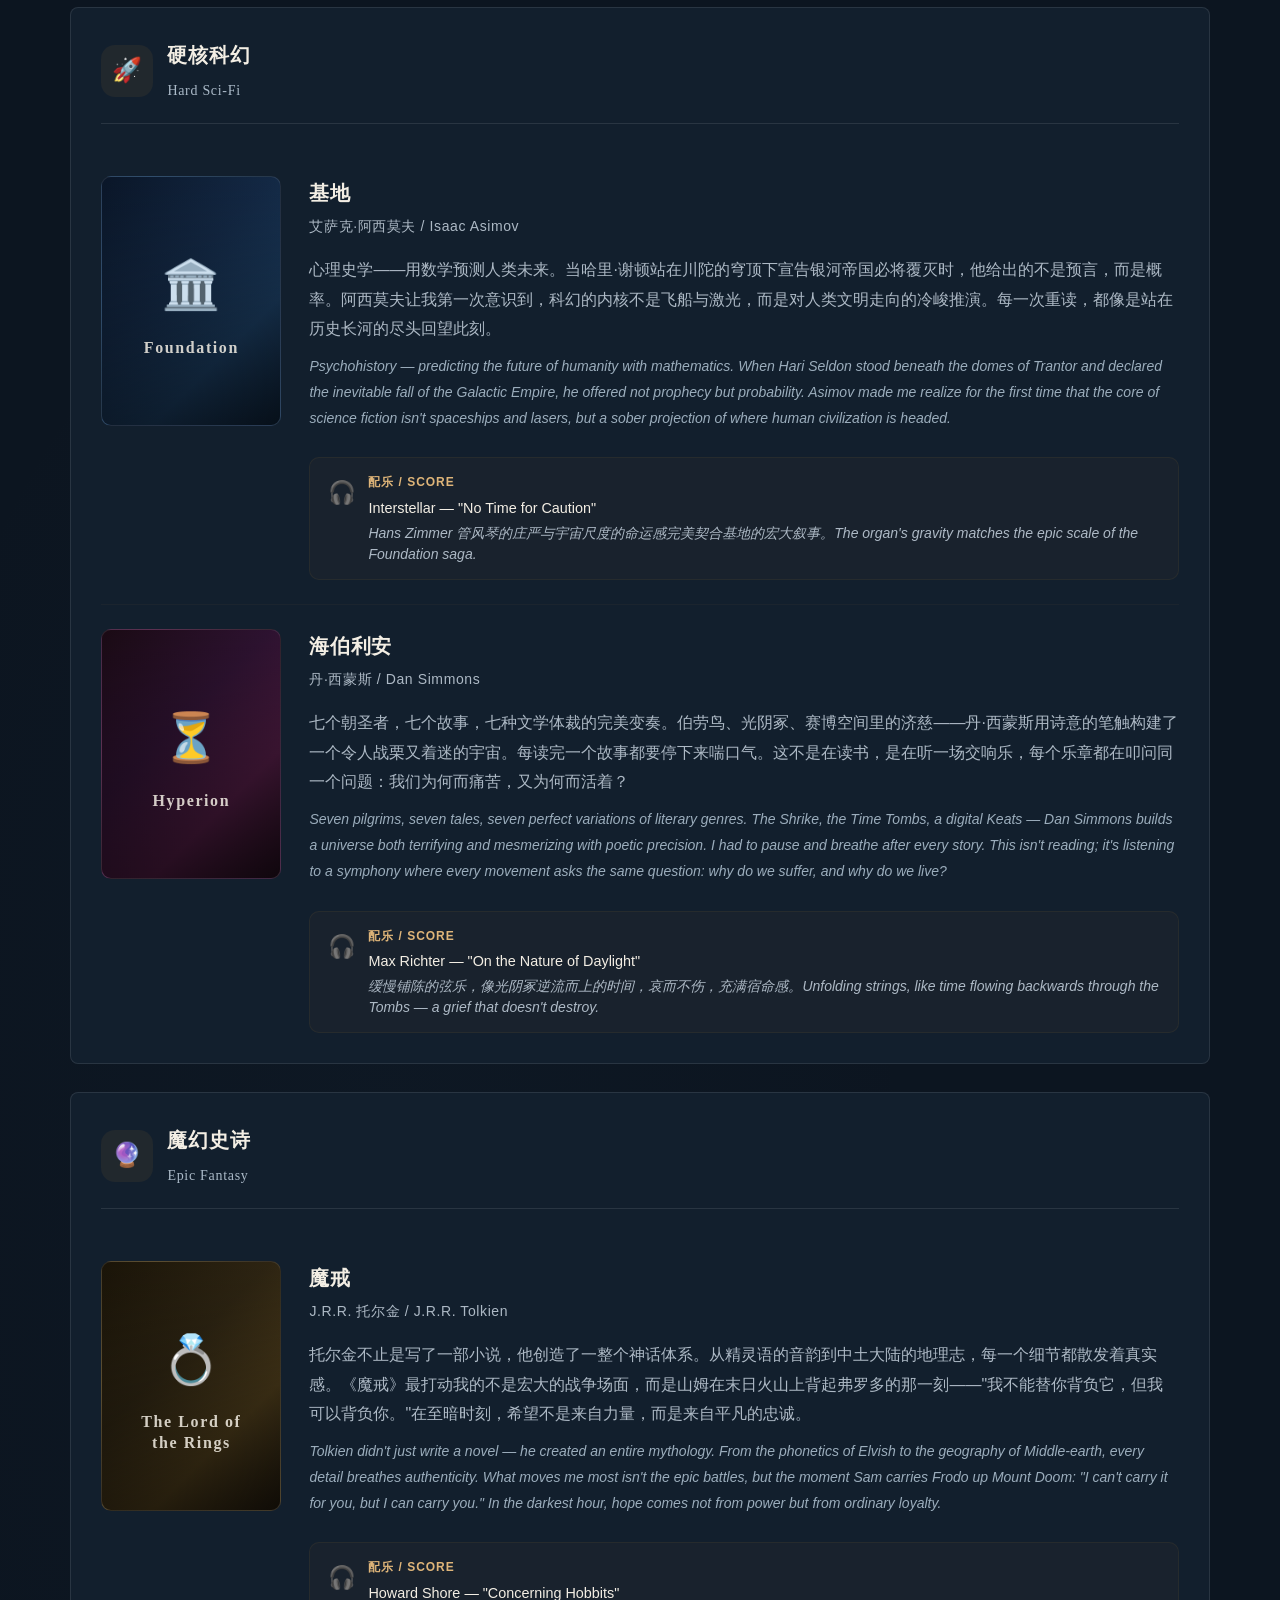
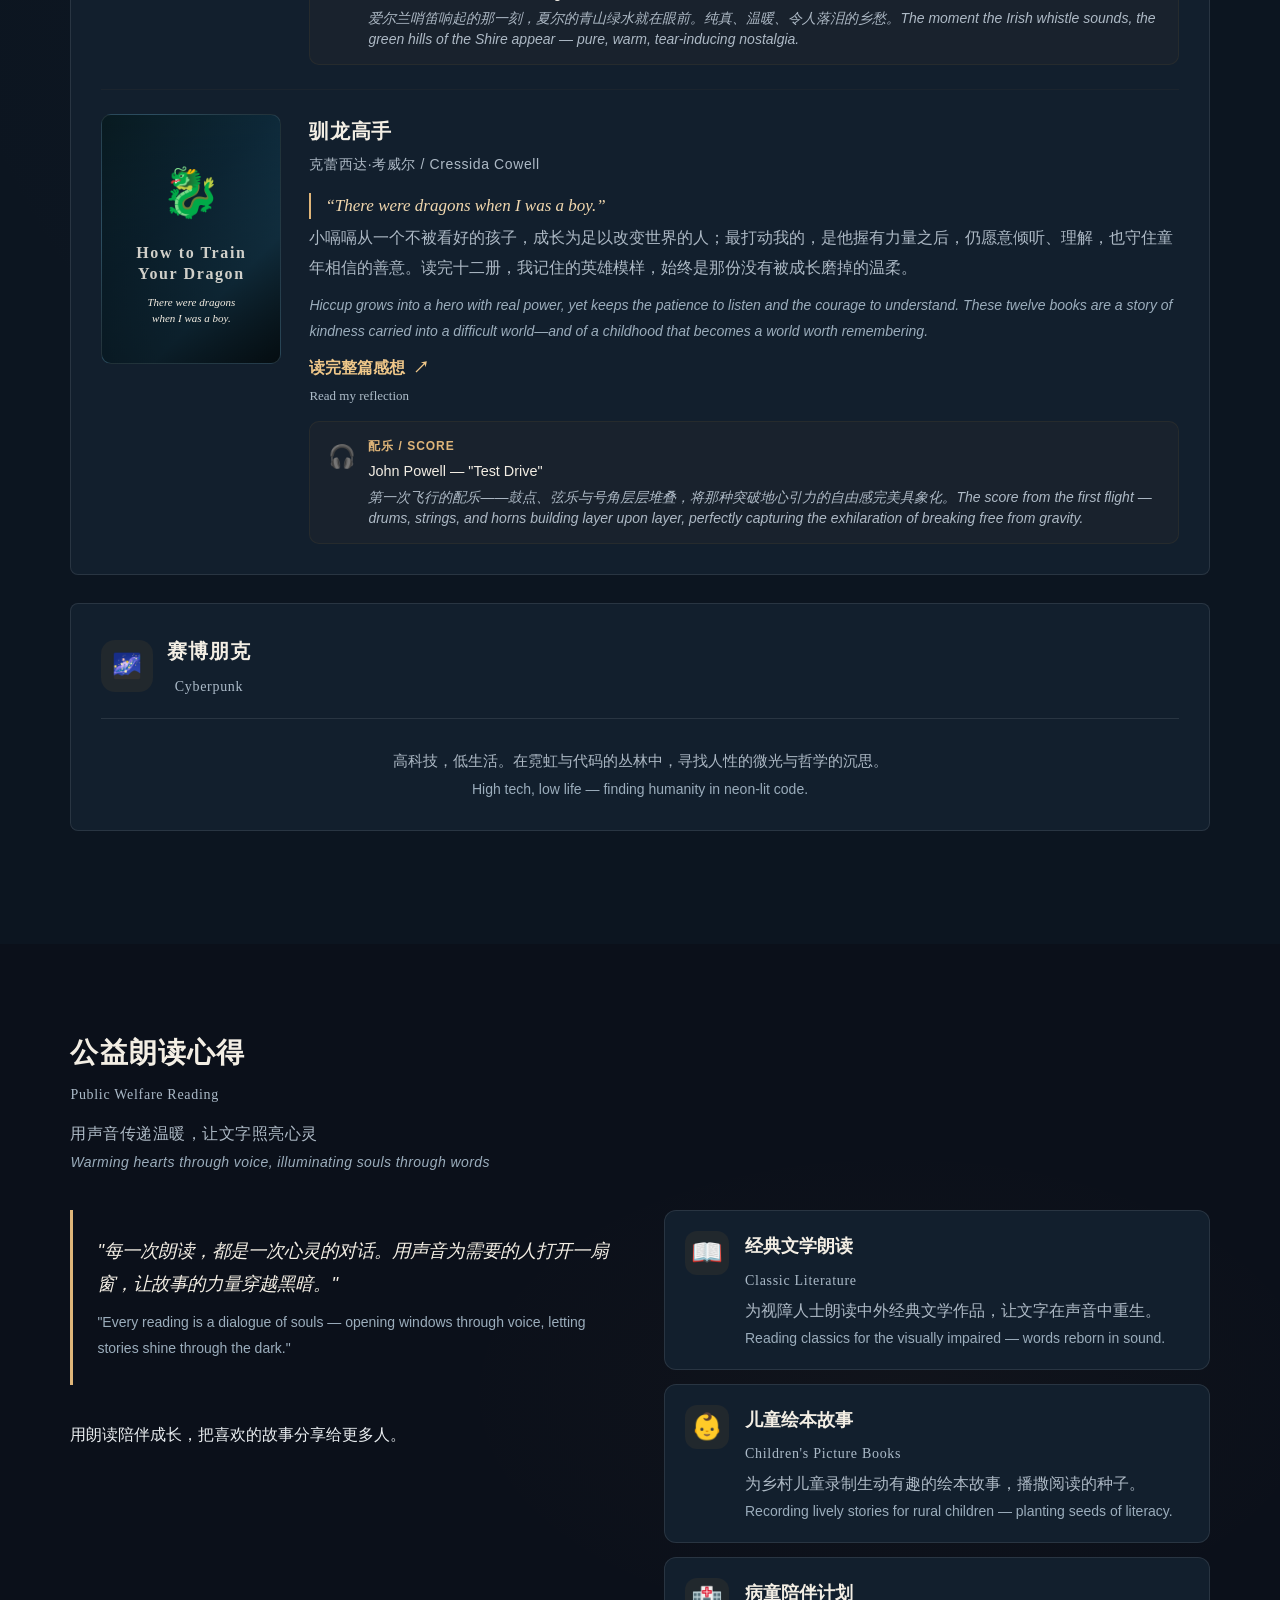
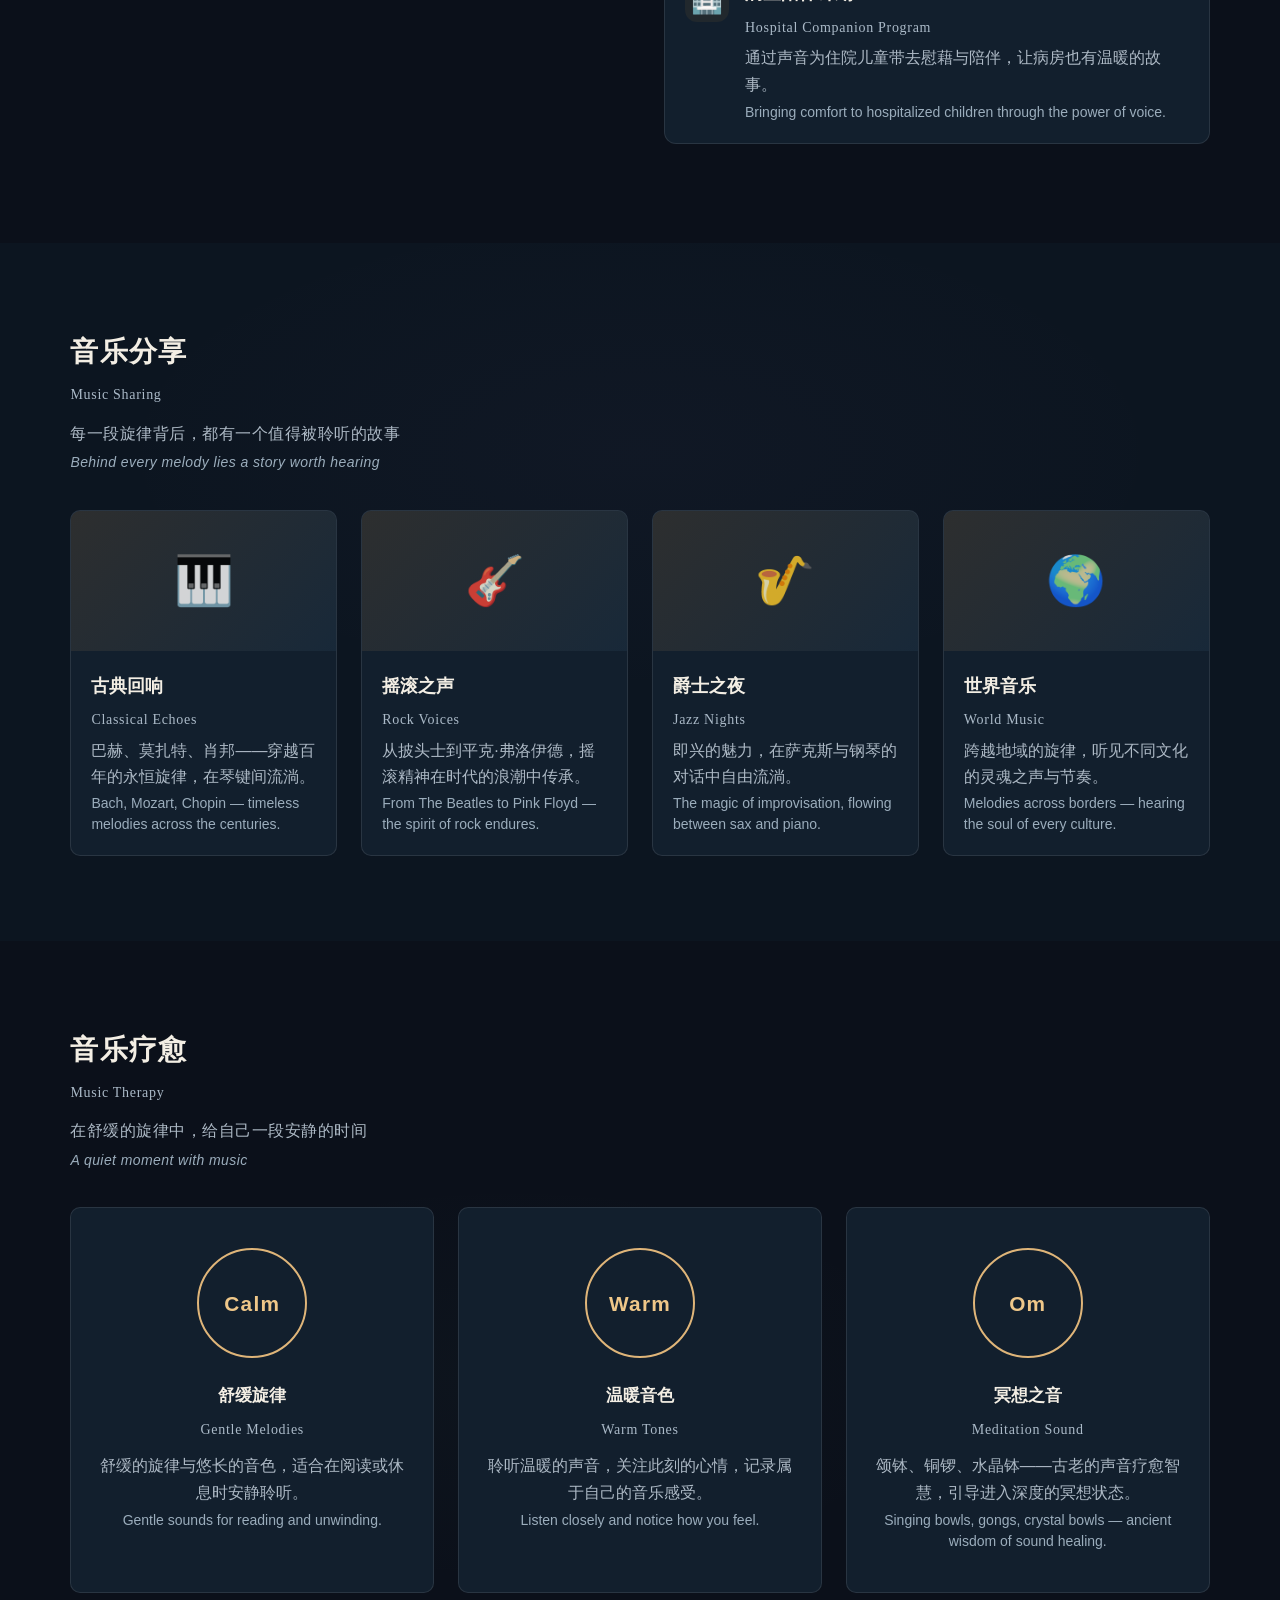
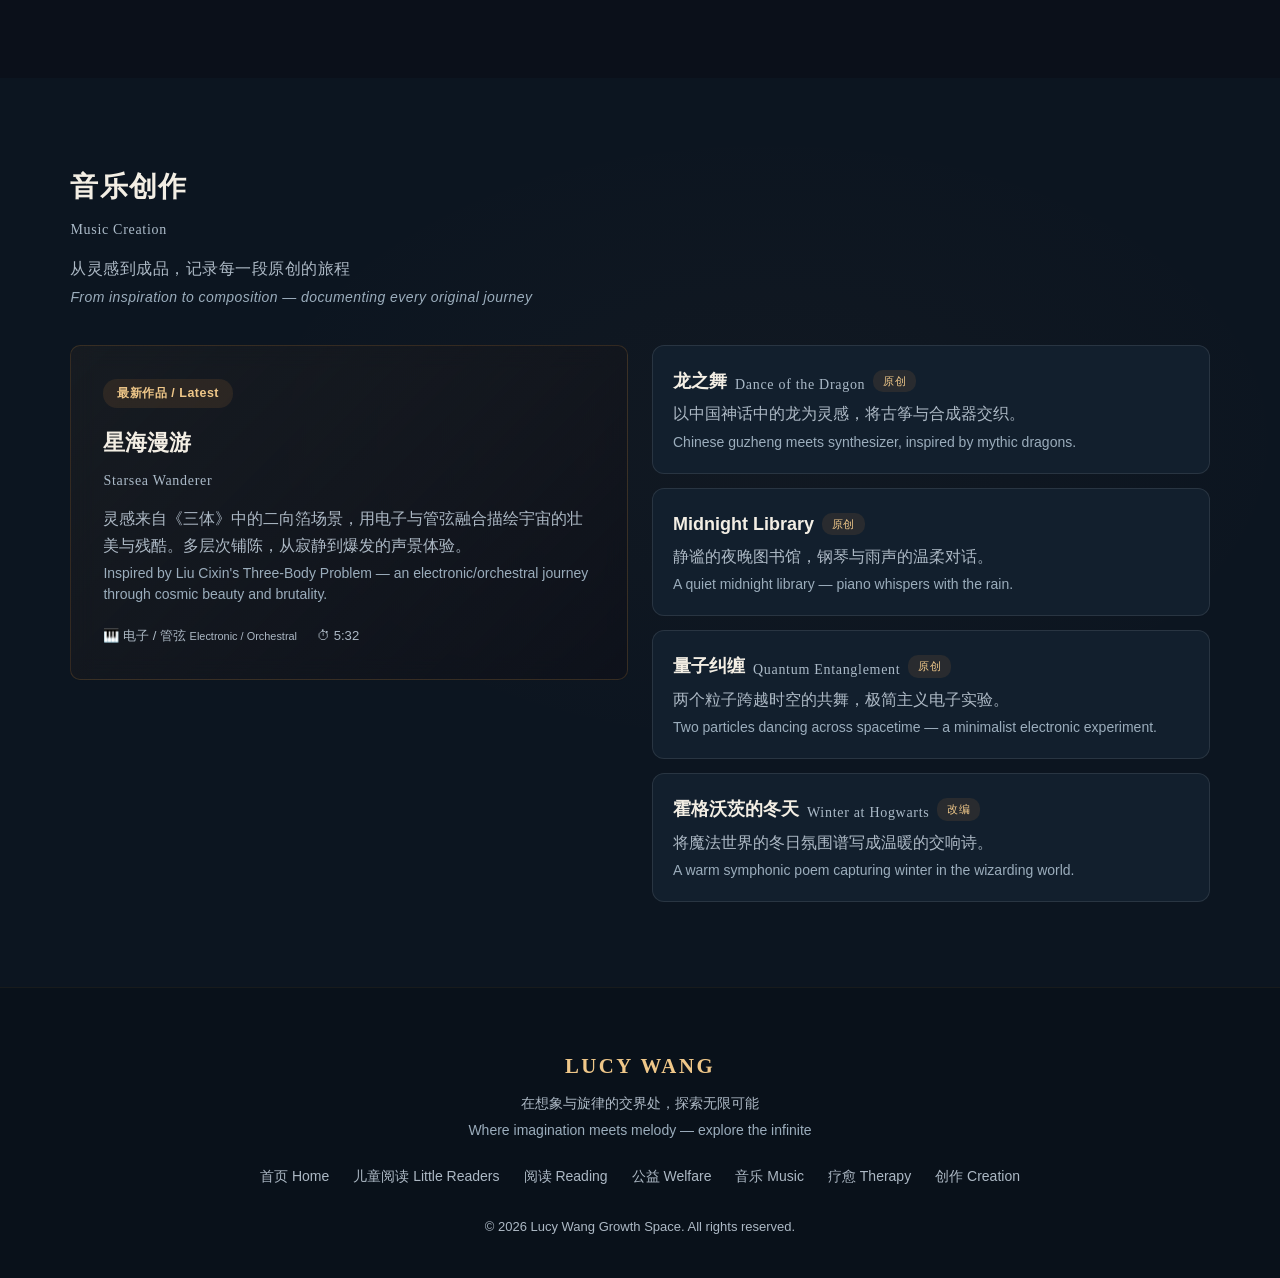
==== commit ae5b7f6b: "Add How to Train Your Dragon reflection page" ====
--- a/index.html
+++ b/index.html
@@ -5,7 +5,7 @@
   <meta name="viewport" content="width=device-width, initial-scale=1.0">
   <title>Lucy Wang · 阅读、音乐与成长</title><meta name="description" content="Lucy Wang 的个人成长空间：阅读、公益朗读、音乐，以及筹备中的 Magic Tree House 儿童阅读 App。"><link rel="icon" href="favicon.svg">
   <link rel="stylesheet" href="css/style.css">
-<link rel="stylesheet" href="css/redesign.css"></head>
+<link rel="stylesheet" href="css/redesign.css"><link rel="stylesheet" href="css/dragon-reflection.css"></head>
 <body><a class="skip-link" href="#main">跳到主要内容</a>
 
   <!-- ═══════════════ Navigation ═══════════════ -->
@@ -127,18 +127,23 @@
 
         <div class="book-entry">
           <div class="book-cover">
-            <div class="cover-img" style="background: linear-gradient(135deg, #081a20 0%, #0d2838 40%, #153a4f 70%, #0a1a22 100%);">
-              <span class="cover-icon">🐉</span>
-              <span class="cover-title">How to Train<br>Your Dragon</span>
-            </div>
+            <a class="dragon-cover-link" href="how-to-train-your-dragon.html" aria-label="阅读 Lucy 的《驯龙高手》感想">
+              <div class="cover-img dragon-cover" style="background: linear-gradient(135deg, #081a20 0%, #0d2838 40%, #153a4f 70%, #0a1a22 100%);">
+                <span class="cover-icon" aria-hidden="true">🐉</span>
+                <span class="cover-title">How to Train<br>Your Dragon</span>
+                <span class="dragon-cover-quote">There were dragons<br>when I was a boy.</span>
+              </div>
+            </a>
           </div>
           <div class="book-content">
             <div class="book-header">
-              <h4 class="book-title">驯龙高手 <span class="book-author">克蕾西达·考威尔 / Cressida Cowell</span></h4>
+              <h4 class="book-title"><a class="dragon-title-link" href="how-to-train-your-dragon.html">驯龙高手</a> <span class="book-author">克蕾西达·考威尔 / Cressida Cowell</span></h4>
             </div>
             <div class="book-review">
-              <p>表面上是一个维京男孩与龙的故事，内核却是关于"真正的力量不在于征服，而在于理解"。小嗝嗝不是靠武力驯服无牙仔的——他用耐心、观察和尊重赢得了信任。这套书的插画风格稚拙可爱，文字幽默却不肤浅，是那种你可以在不同年龄读出不同深度的作品。成年后再读，才发现它讲的是如何与"异类"共存。</p>
-              <p class="book-review-en">On the surface a Viking-and-dragon tale, at its heart a story about how true strength lies not in conquest but in understanding. Hiccup didn't tame Toothless through force — he won trust through patience, observation, and respect. The illustrations are charmingly rough, the humor warm yet never shallow. Rereading it as an adult, I realized it's really about learning to coexist with the "other."</p>
+              <blockquote class="dragon-card-quote">“There were dragons when I was a boy.”</blockquote>
+              <p>小嗝嗝从一个不被看好的孩子，成长为足以改变世界的人；最打动我的，是他握有力量之后，仍愿意倾听、理解，也守住童年相信的善意。读完十二册，我记住的英雄模样，始终是那份没有被成长磨掉的温柔。</p>
+              <p class="book-review-en">Hiccup grows into a hero with real power, yet keeps the patience to listen and the courage to understand. These twelve books are a story of kindness carried into a difficult world—and of a childhood that becomes a world worth remembering.</p>
+              <a class="dragon-read-link" href="how-to-train-your-dragon.html">读完整篇感想 <span aria-hidden="true">↗</span><span class="dragon-read-en">Read my reflection</span></a>
             </div>
             <div class="book-music">
               <span class="music-icon">🎧</span>
--- a/css/dragon-reflection.css
+++ b/css/dragon-reflection.css
@@ -0,0 +1,6 @@
+.dragon-cover-link{display:block;width:max-content;text-decoration:none;border-radius:10px}.dragon-cover-link:focus-visible{outline:3px solid var(--accent-light);outline-offset:5px}.dragon-cover{gap:10px;padding:18px 14px}.dragon-cover-quote{position:relative;z-index:1;max-width:145px;text-align:center;font:italic 11px/1.45 Georgia,"Times New Roman",serif;color:#f4eee3}.dragon-title-link{color:inherit;text-decoration:none;text-underline-offset:5px}.dragon-title-link:hover{text-decoration:underline;color:var(--accent-light)}.dragon-card-quote{margin:0 0 4px;padding-left:14px;border-left:2px solid var(--accent);font:italic 17px/1.55 Georgia,"Times New Roman",serif;color:#f0d7ae}.dragon-read-link{align-self:flex-start;display:inline-flex;flex-wrap:wrap;gap:5px 8px;color:var(--accent-light);font-weight:600;text-decoration:none}.dragon-read-link:hover{text-decoration:underline;text-underline-offset:4px}.dragon-read-en{flex-basis:100%;font:13px/1.4 Georgia,serif;color:#aebdca}
+.dragon-reflection-nav{position:sticky;top:0}.dragon-reflection-main{max-width:1100px;margin:auto;padding:148px 6% 100px}.dragon-reflection-hero{position:relative;overflow:hidden;padding:clamp(34px,7vw,82px);background:radial-gradient(ellipse at 86% 18%,#1d475155,transparent 35%),linear-gradient(135deg,#142a39,#0e1d29 65%,#152620);border:1px solid #dfb57932;border-radius:8px}.dragon-reflection-hero:after{content:"🐉";position:absolute;right:4%;bottom:-.34em;font-size:clamp(120px,24vw,250px);opacity:.075;pointer-events:none}.dragon-reflection-kicker{position:relative;z-index:1;color:var(--accent-light);font-size:12px;letter-spacing:.2em}.dragon-reflection-hero h1{position:relative;z-index:1;max-width:780px;margin:24px 0;font:clamp(40px,7.3vw,78px)/1.1 Georgia,"Times New Roman",serif;font-weight:400;letter-spacing:-.025em;color:#f3eee3}.dragon-reflection-deck{position:relative;z-index:1;max-width:720px;color:#c2d0d6;font:18px/1.85 "Segoe UI","Microsoft YaHei",sans-serif}.dragon-reflection-hero blockquote{position:relative;z-index:1;margin:38px 0 25px;padding:18px 0;border-top:1px solid #dfb57955;border-bottom:1px solid #dfb57955;color:#edc58b;font:clamp(26px,4vw,42px)/1.25 Georgia,"Times New Roman",serif}.dragon-reflection-meta{position:relative;z-index:1;color:#9fb1bb;font-size:13px;letter-spacing:.08em}
+.dragon-reflection-article{max-width:720px;margin:70px auto 0}.dragon-reflection-intro{margin-bottom:60px;padding-left:22px;border-left:2px solid var(--accent)}.dragon-reflection-intro p{font:italic 22px/1.7 Georgia,"Times New Roman",serif;color:#e9d7b8}.dragon-reflection-section{margin:0 0 58px}.dragon-reflection-section h2{margin:0 0 22px;font:clamp(25px,4vw,34px)/1.25 Georgia,"Times New Roman",serif;font-weight:400;color:#efd09e}.dragon-reflection-section p,.dragon-reflection-article>p{margin:0 0 18px;font-size:17px;line-height:1.95;color:#d2dce0}.dragon-reflection-section .dragon-emphasis{margin:28px 0;padding:20px 24px;background:#ffffff08;border-left:2px solid #6b9a9277;color:#eee0c8;font-family:Georgia,"Times New Roman",serif}.dragon-reflection-quote{margin:30px 0;padding:25px 28px;background:#182a35;border-left:2px solid var(--accent);color:#efc789;font:italic clamp(23px,4vw,34px)/1.35 Georgia,"Times New Roman",serif}.dragon-reflection-list{margin:22px 0 30px;padding:0;list-style:none}.dragon-reflection-list li{padding:13px 0;border-bottom:1px solid #ffffff16;color:#e7d9c2;font:18px/1.65 Georgia,"Times New Roman",serif}.dragon-reflection-list li:last-child{border-bottom:0}.dragon-reflection-ending{margin:60px 0 36px;padding:34px 20px;text-align:center;border-top:1px solid #dfb57955;border-bottom:1px solid #dfb57955;color:#edc58b;font:clamp(27px,5vw,46px)/1.25 Georgia,"Times New Roman",serif}.dragon-reflection-back{display:inline-flex;align-items:center;gap:10px;margin-top:15px;color:var(--accent-light);text-decoration:none}.dragon-reflection-back:hover{text-decoration:underline;text-underline-offset:4px}
+@media(max-width:640px){.dragon-reflection-main{padding:208px 6% 70px}.dragon-reflection-hero{padding:32px 23px}.dragon-reflection-hero blockquote{margin:28px 0 20px}.dragon-reflection-deck{font-size:16px}.dragon-reflection-article{margin-top:48px}.dragon-reflection-section{margin-bottom:43px}.dragon-reflection-section p,.dragon-reflection-article>p{font-size:16px;line-height:1.9}.dragon-reflection-list li{font-size:17px}.dragon-cover{padding:12px 9px}.dragon-cover-quote{font-size:10px}}
+
+.dragon-reflection-main{padding-top:48px}@media(max-width:900px){.dragon-reflection-main{padding-top:38px}}@media(max-width:640px){.dragon-reflection-main{padding-top:32px}}
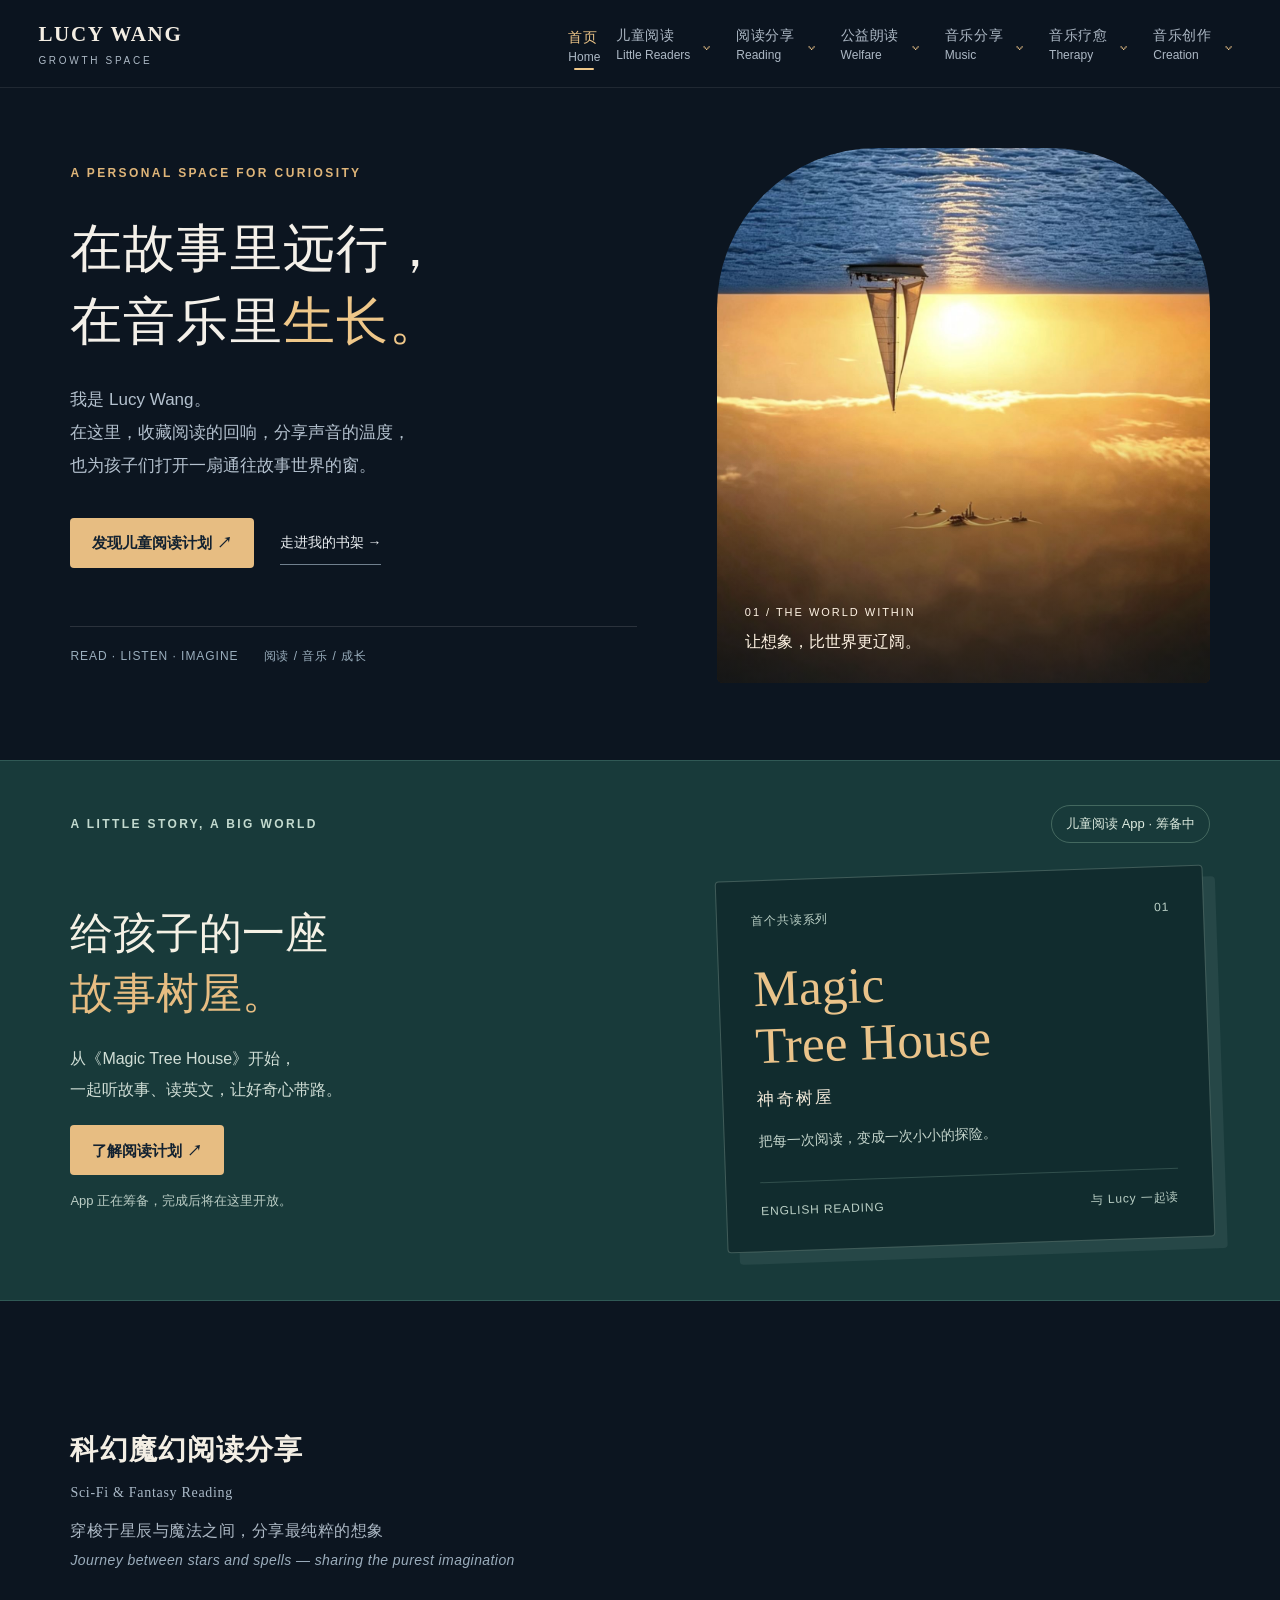
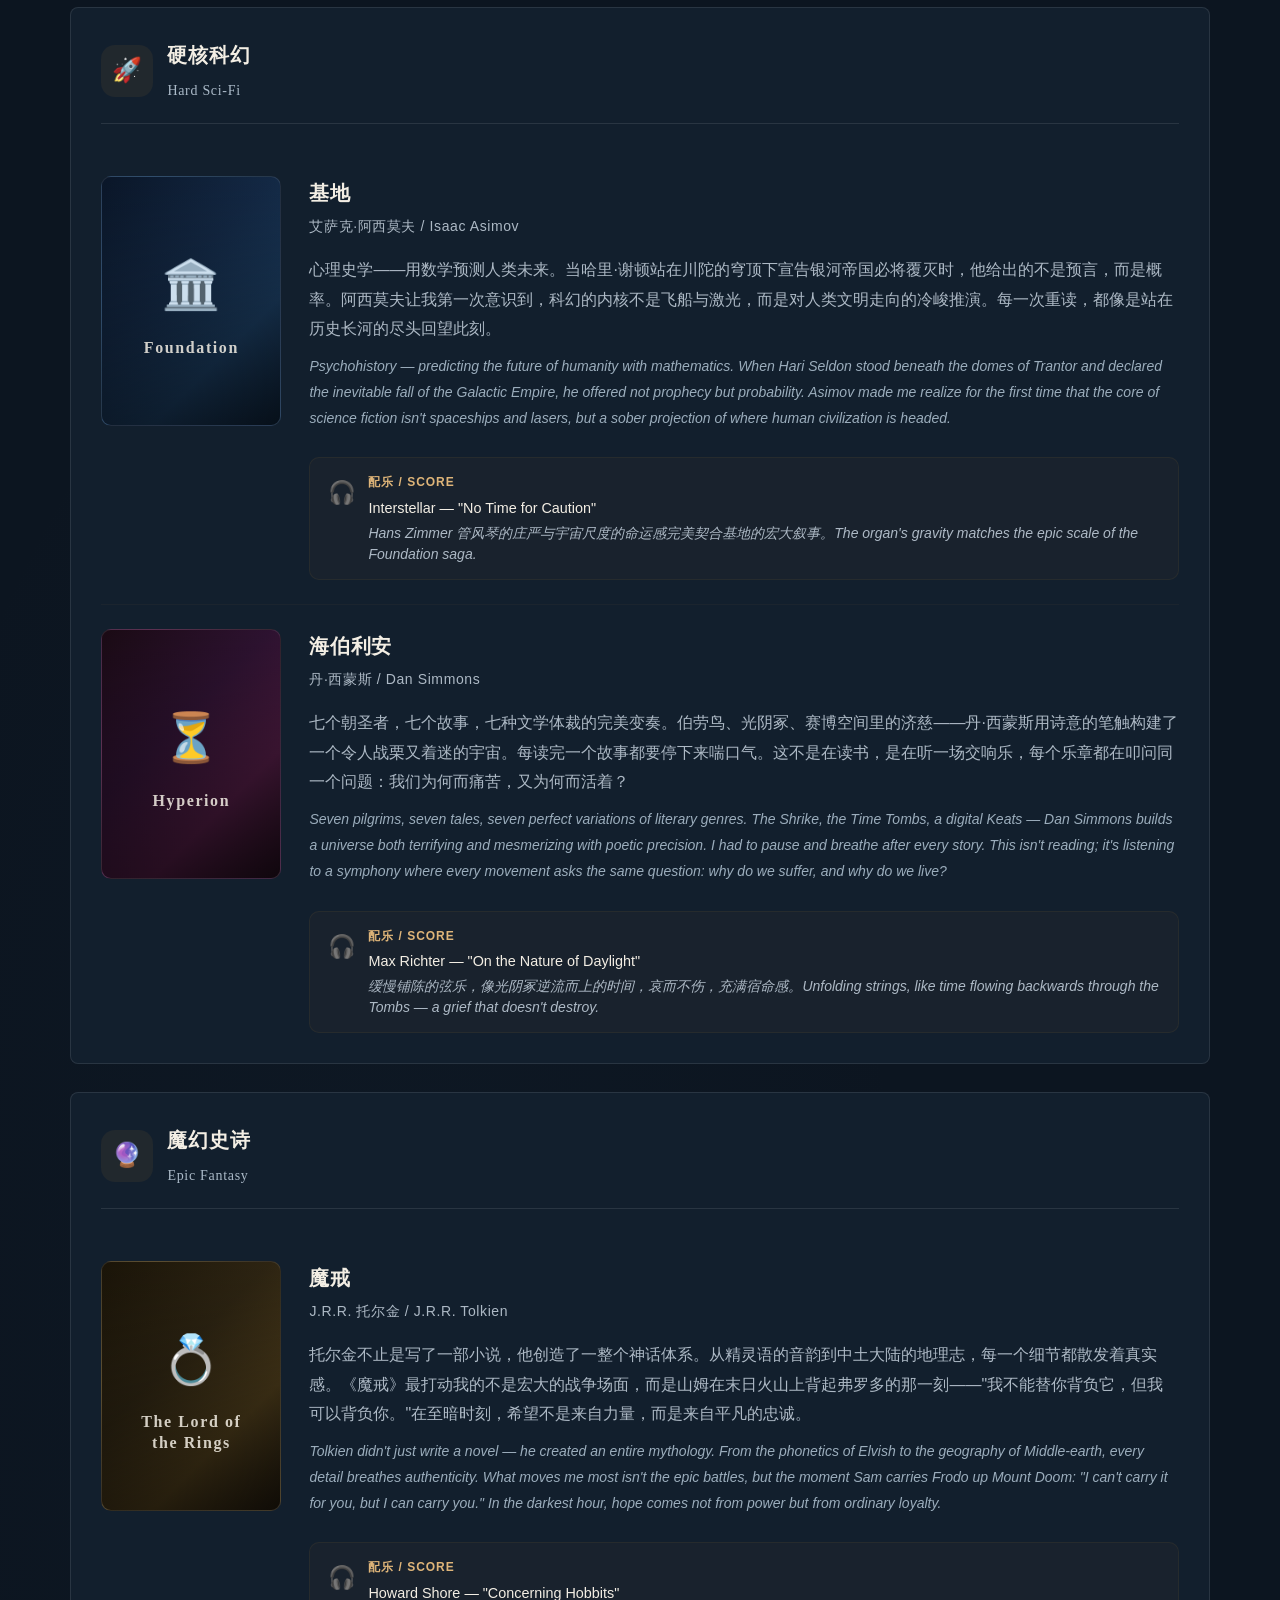
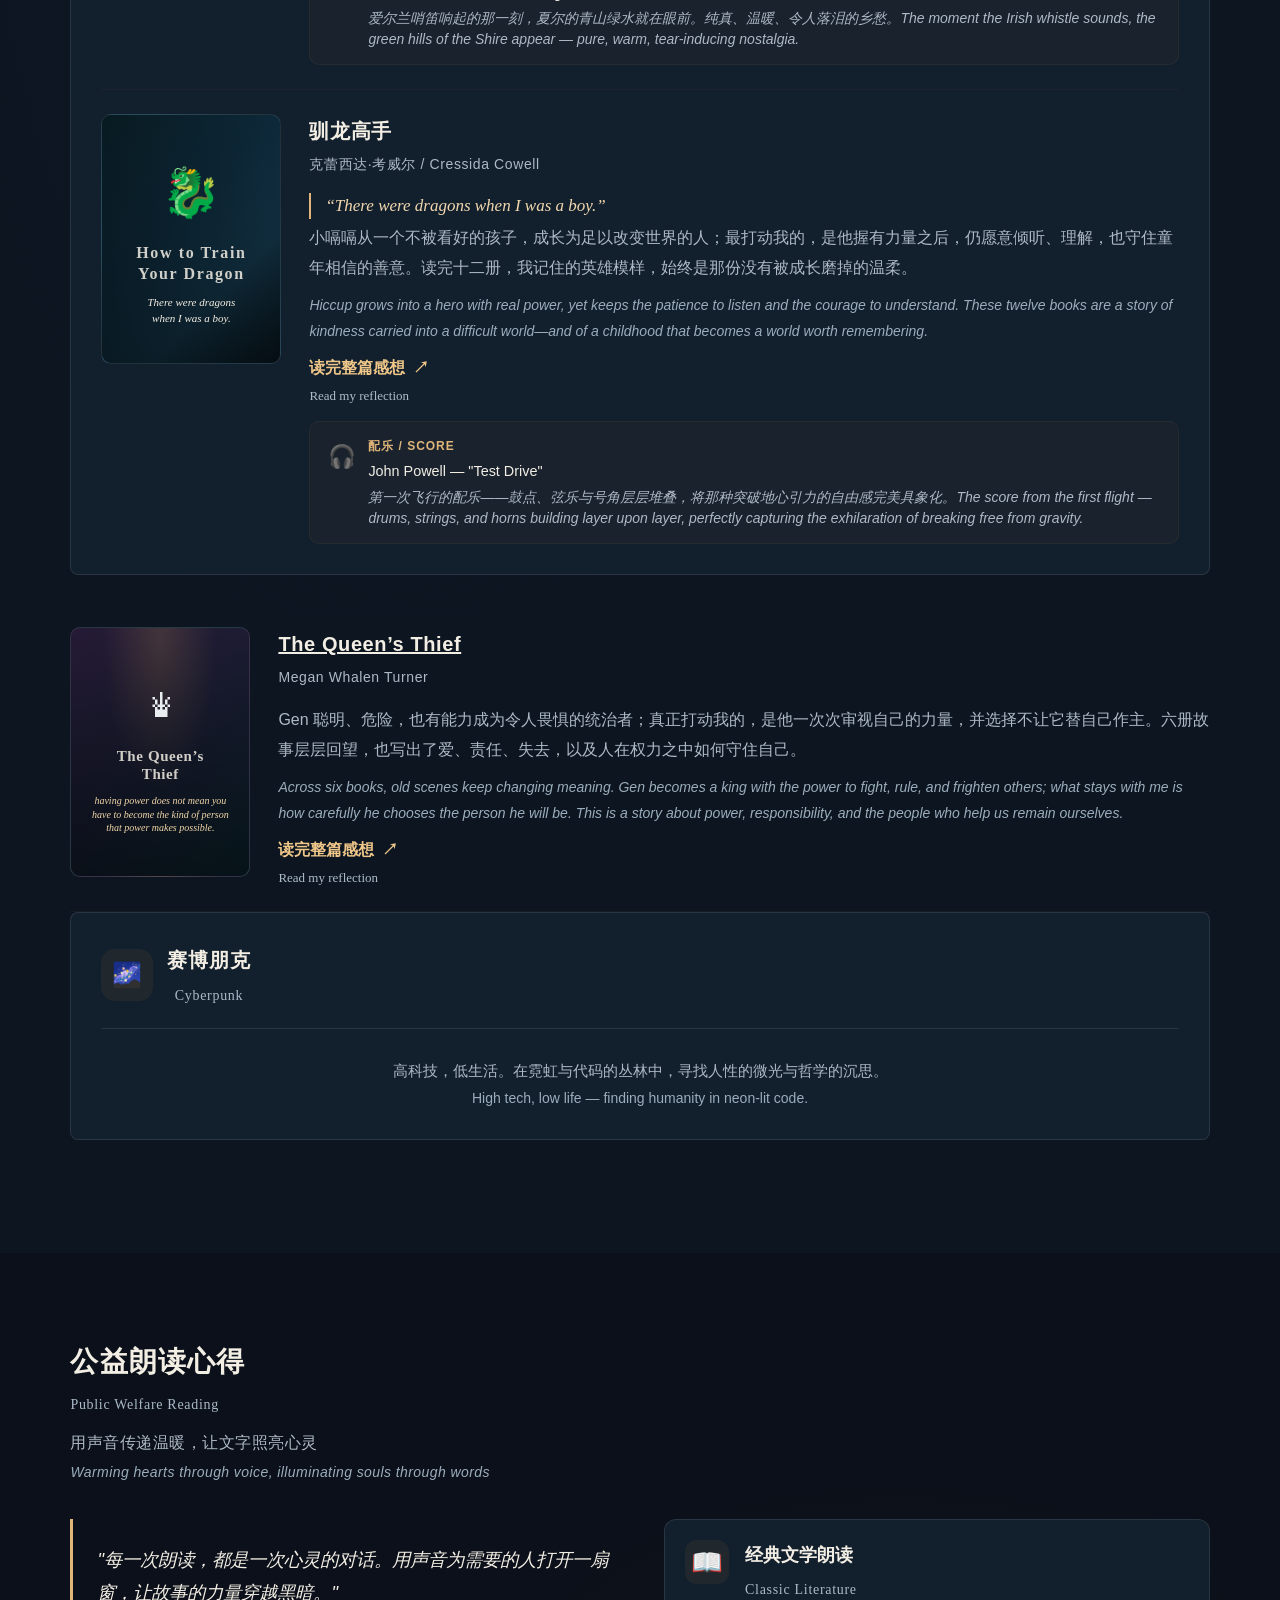
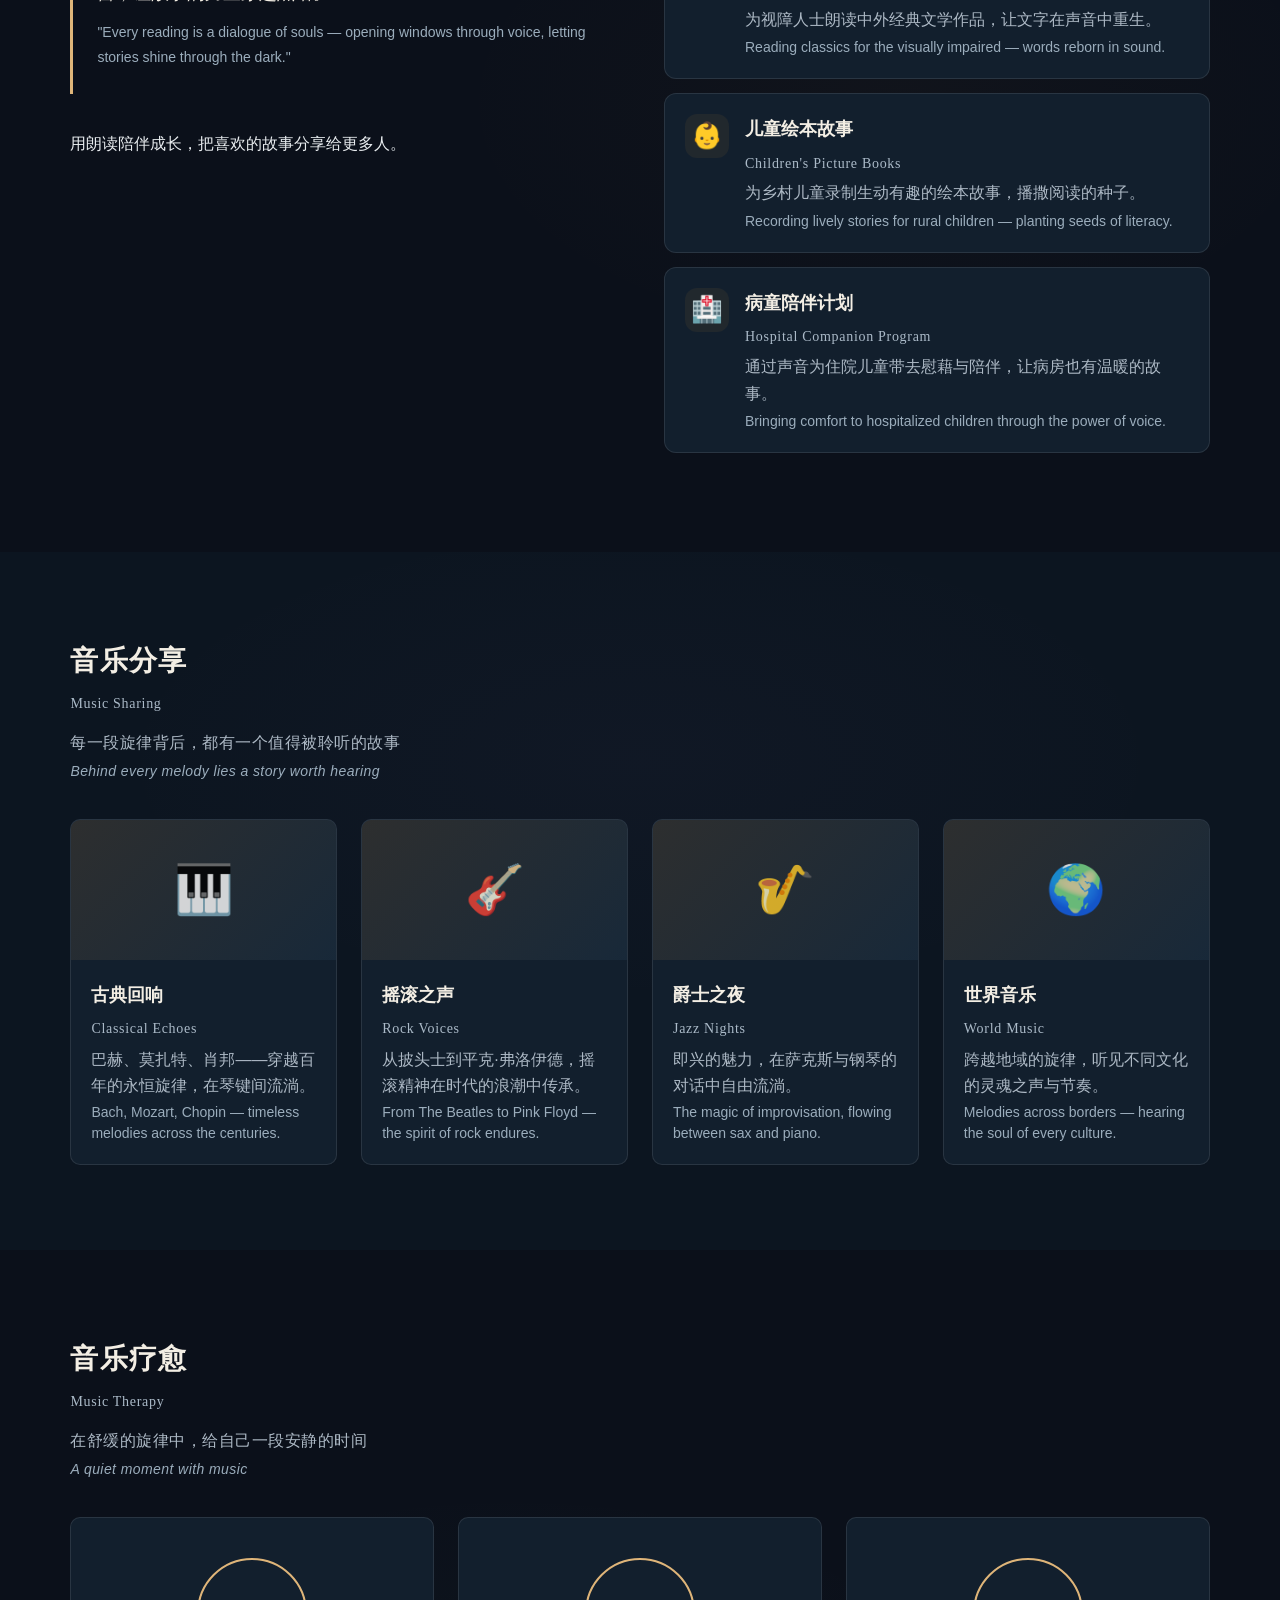
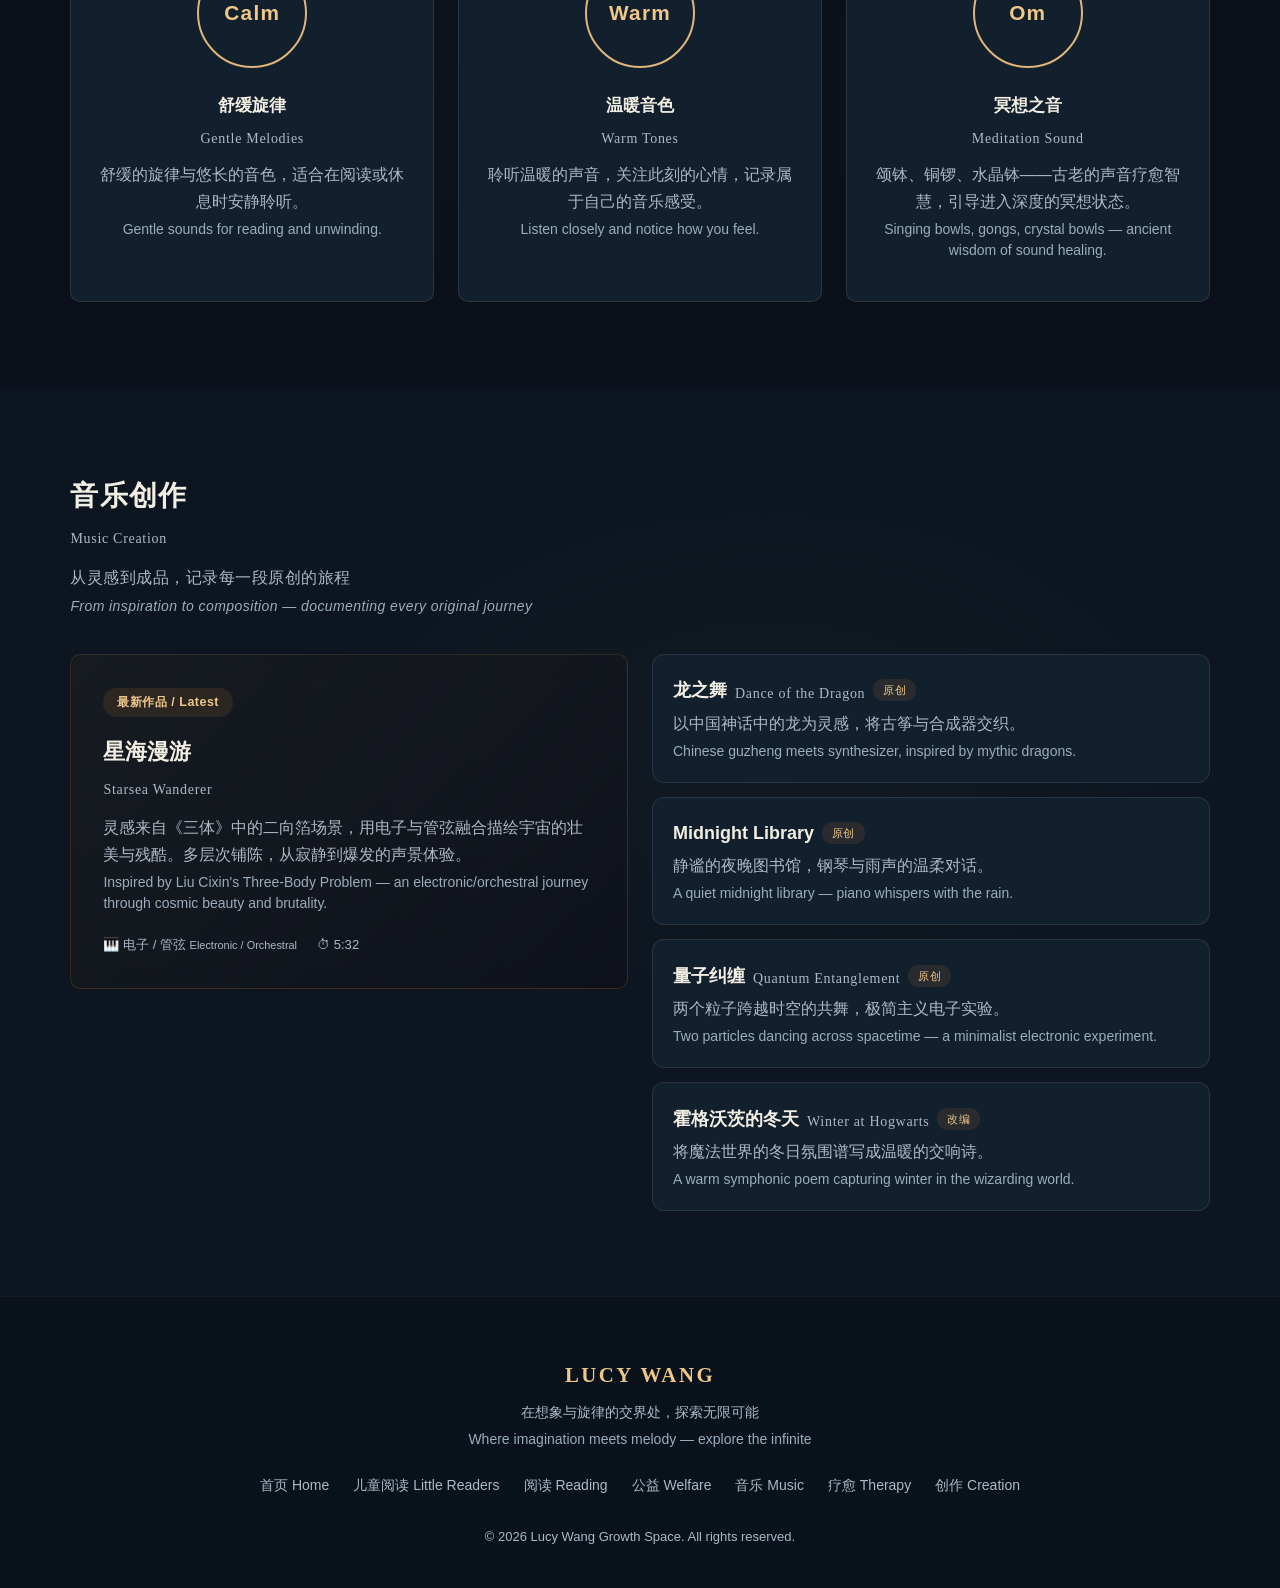
==== commit 609d45e1: "Add The Queen's Thief reflection page" ====
--- a/index.html
+++ b/index.html
@@ -5,7 +5,7 @@
   <meta name="viewport" content="width=device-width, initial-scale=1.0">
   <title>Lucy Wang · 阅读、音乐与成长</title><meta name="description" content="Lucy Wang 的个人成长空间：阅读、公益朗读、音乐，以及筹备中的 Magic Tree House 儿童阅读 App。"><link rel="icon" href="favicon.svg">
   <link rel="stylesheet" href="css/style.css">
-<link rel="stylesheet" href="css/redesign.css"><link rel="stylesheet" href="css/dragon-reflection.css"></head>
+<link rel="stylesheet" href="css/redesign.css"><link rel="stylesheet" href="css/dragon-reflection.css"><link rel="stylesheet" href="css/queen-thief.css"></head>
 <body><a class="skip-link" href="#main">跳到主要内容</a>
 
   <!-- ═══════════════ Navigation ═══════════════ -->
@@ -156,6 +156,28 @@
           </div>
         </div>
       </div>
+
+        <div class="book-entry">
+          <div class="book-cover">
+            <a class="queen-cover-link" href="the-queens-thief.html" aria-label="阅读 Lucy 的《The Queen’s Thief》感想">
+              <div class="cover-img queen-cover">
+                <span class="cover-icon" aria-hidden="true">♛</span>
+                <span class="cover-title">The Queen’s<br>Thief</span>
+                <span class="queen-cover-line">having power does not mean you have to become the kind of person that power makes possible.</span>
+              </div>
+            </a>
+          </div>
+          <div class="book-content">
+            <div class="book-header">
+              <h4 class="book-title"><a class="queen-title-link" href="the-queens-thief.html">The Queen’s Thief</a> <span class="book-author">Megan Whalen Turner</span></h4>
+            </div>
+            <div class="book-review">
+              <p>Gen 聪明、危险，也有能力成为令人畏惧的统治者；真正打动我的，是他一次次审视自己的力量，并选择不让它替自己作主。六册故事层层回望，也写出了爱、责任、失去，以及人在权力之中如何守住自己。</p>
+              <p class="book-review-en">Across six books, old scenes keep changing meaning. Gen becomes a king with the power to fight, rule, and frighten others; what stays with me is how carefully he chooses the person he will be. This is a story about power, responsibility, and the people who help us remain ourselves.</p>
+              <a class="dragon-read-link" href="the-queens-thief.html">读完整篇感想 <span aria-hidden="true">↗</span><span class="dragon-read-en">Read my reflection</span></a>
+            </div>
+          </div>
+        </div>
 
       <!-- ═══ 赛博朋克 / Cyberpunk ═══ -->
       <div class="category-block category-block--compact">
--- a/css/queen-thief.css
+++ b/css/queen-thief.css
@@ -0,0 +1,4 @@
+.queen-cover-link{display:block;width:max-content;text-decoration:none;border-radius:10px}.queen-cover-link:focus-visible{outline:3px solid var(--accent-light);outline-offset:5px}.queen-cover{gap:10px;padding:17px 14px;background:radial-gradient(ellipse at 50% 5%,#b98c523a,transparent 45%),linear-gradient(145deg,#261a36,#171d31 56%,#0c2630)!important}.queen-cover .cover-icon{font-size:2.5rem}.queen-cover .cover-title{font:600 15px/1.25 Georgia,"Times New Roman",serif;letter-spacing:.04em}.queen-cover-line{position:relative;z-index:1;max-width:145px;color:#f1d6a9;text-align:center;font:italic 10px/1.35 Georgia,"Times New Roman",serif}
+.queen-thief-nav{position:sticky;top:0;z-index:1000}.queen-thief-main{max-width:1120px;margin:0 auto;padding:48px 6% 100px}.queen-hero{position:relative;overflow:hidden;padding:clamp(34px,7vw,78px);border:1px solid #d5a56742;border-radius:8px;background:radial-gradient(ellipse at 88% 12%,#a788a429,transparent 34%),linear-gradient(135deg,#252039,#172536 61%,#132c30)}.queen-hero:after{content:"♛";position:absolute;right:3%;bottom:-.32em;color:#eed19b;font:clamp(180px,34vw,400px)/1 Georgia,serif;opacity:.06;pointer-events:none}.queen-kicker,.queen-hero h1,.queen-deck,.queen-hero blockquote,.queen-meta{position:relative;z-index:1}.queen-kicker{color:#e2bd83;font-size:12px;letter-spacing:.2em}.queen-hero h1{max-width:760px;margin:22px 0;font:clamp(48px,9vw,102px)/.98 Georgia,"Times New Roman",serif;font-weight:400;letter-spacing:-.035em;color:#f2eee5}.queen-author{margin:-8px 0 25px;color:#b7c3cb;font:18px Georgia,"Times New Roman",serif}.queen-deck{max-width:720px;color:#d3dce0;font-size:18px;line-height:1.9}.queen-hero blockquote{max-width:760px;margin:32px 0 22px;padding:20px 24px;border-left:2px solid #e0b879;background:#ffffff08;color:#f0d29d;font:italic clamp(21px,3.4vw,32px)/1.45 Georgia,"Times New Roman",serif}.queen-meta{display:flex;flex-wrap:wrap;gap:12px 20px;color:#9faeb8;font-size:13px}.queen-spoiler{display:inline-flex;align-items:center;gap:8px;margin:22px 0 0;padding:8px 12px;border:1px solid #dfb57942;border-radius:2px;color:#e7c993;font-size:12px;letter-spacing:.04em}
+.queen-toc{position:sticky;top:88px;z-index:5;display:flex;gap:8px;overflow-x:auto;margin:20px -1%;padding:14px 1%;background:#0c1520ed;border-bottom:1px solid #ffffff14;scrollbar-width:thin}.queen-toc a{flex:none;padding:7px 10px;border:1px solid #ffffff1c;border-radius:20px;color:#c7d0d3;text-decoration:none;font-size:13px;white-space:nowrap}.queen-toc a:hover,.queen-toc a:focus-visible{border-color:#d9b176;color:#f2d5a1}.queen-article{max-width:760px;margin:60px auto 0}.queen-opening{margin:0 0 50px;padding:22px 25px;border-left:2px solid #769b93;background:#ffffff07;color:#d8e1e2;font:19px/1.85 Georgia,"Times New Roman",serif}.queen-module{position:relative;margin:0 0 28px;padding:clamp(25px,5vw,45px);border:1px solid #ffffff18;border-radius:5px;background:linear-gradient(145deg,#142330,#111d28 78%);scroll-margin-top:150px}.queen-module:nth-of-type(even){background:linear-gradient(145deg,#1d1b2c,#121e29 78%)}.queen-module-heading{display:flex;align-items:flex-start;gap:16px;margin:0 0 25px}.queen-module-number{flex:none;display:grid;place-items:center;width:42px;height:42px;border:1px solid #dfb57975;border-radius:50%;color:#e8c48a;font:15px Georgia,serif}.queen-module-label{margin:0 0 7px;color:#9fb6b1;font-size:10px;letter-spacing:.16em}.queen-module h2{margin:0;color:#f0d19c;font:clamp(25px,4vw,34px)/1.2 Georgia,"Times New Roman",serif;font-weight:400}.queen-module p{margin:0 0 17px;color:#d1dadd;font-size:16px;line-height:1.9}.queen-module p:last-child{margin-bottom:0}.queen-insight{margin:22px 0;padding:19px 22px;border-left:2px solid #dcaf72;background:#ffffff08;color:#ead9bb;font:italic 18px/1.75 Georgia,"Times New Roman",serif}.queen-beats{display:grid;grid-template-columns:repeat(2,minmax(0,1fr));gap:10px;margin:22px 0}.queen-beat{padding:15px 17px;border:1px solid #ffffff17;border-radius:3px;color:#ddd9d0;font-size:15px;line-height:1.65}.queen-beat strong{display:block;margin-bottom:5px;color:#edc98f;font:16px Georgia,serif}.queen-ending{margin:45px 0 25px;padding:30px 22px;text-align:center;border-top:1px solid #d5a56755;border-bottom:1px solid #d5a56755;color:#f0d19c;font:clamp(25px,5vw,40px)/1.3 Georgia,"Times New Roman",serif}.queen-back{display:inline-flex;gap:10px;margin-top:18px;color:#edc98f;text-decoration:none}.queen-back:hover{text-decoration:underline;text-underline-offset:4px}
+@media(max-width:900px){.queen-thief-main{padding-top:38px}.queen-toc{top:150px}}@media(max-width:640px){.queen-thief-main{padding:32px 6% 70px}.queen-hero{padding:32px 23px}.queen-hero blockquote{padding:15px 17px}.queen-deck{font-size:16px}.queen-author{font-size:16px}.queen-article{margin-top:42px}.queen-toc{top:150px;gap:6px;margin:15px -6.4%;padding:12px 6.4%}.queen-toc a{font-size:12px;padding:7px 9px}.queen-module{margin-bottom:18px;padding:24px 20px}.queen-module-heading{gap:12px}.queen-module-number{width:36px;height:36px}.queen-module p{font-size:15px;line-height:1.85}.queen-beats{grid-template-columns:1fr}.queen-cover{gap:8px;padding:11px 8px}.queen-cover .cover-title{font-size:12px}.queen-cover-line{font-size:8px;line-height:1.3}}
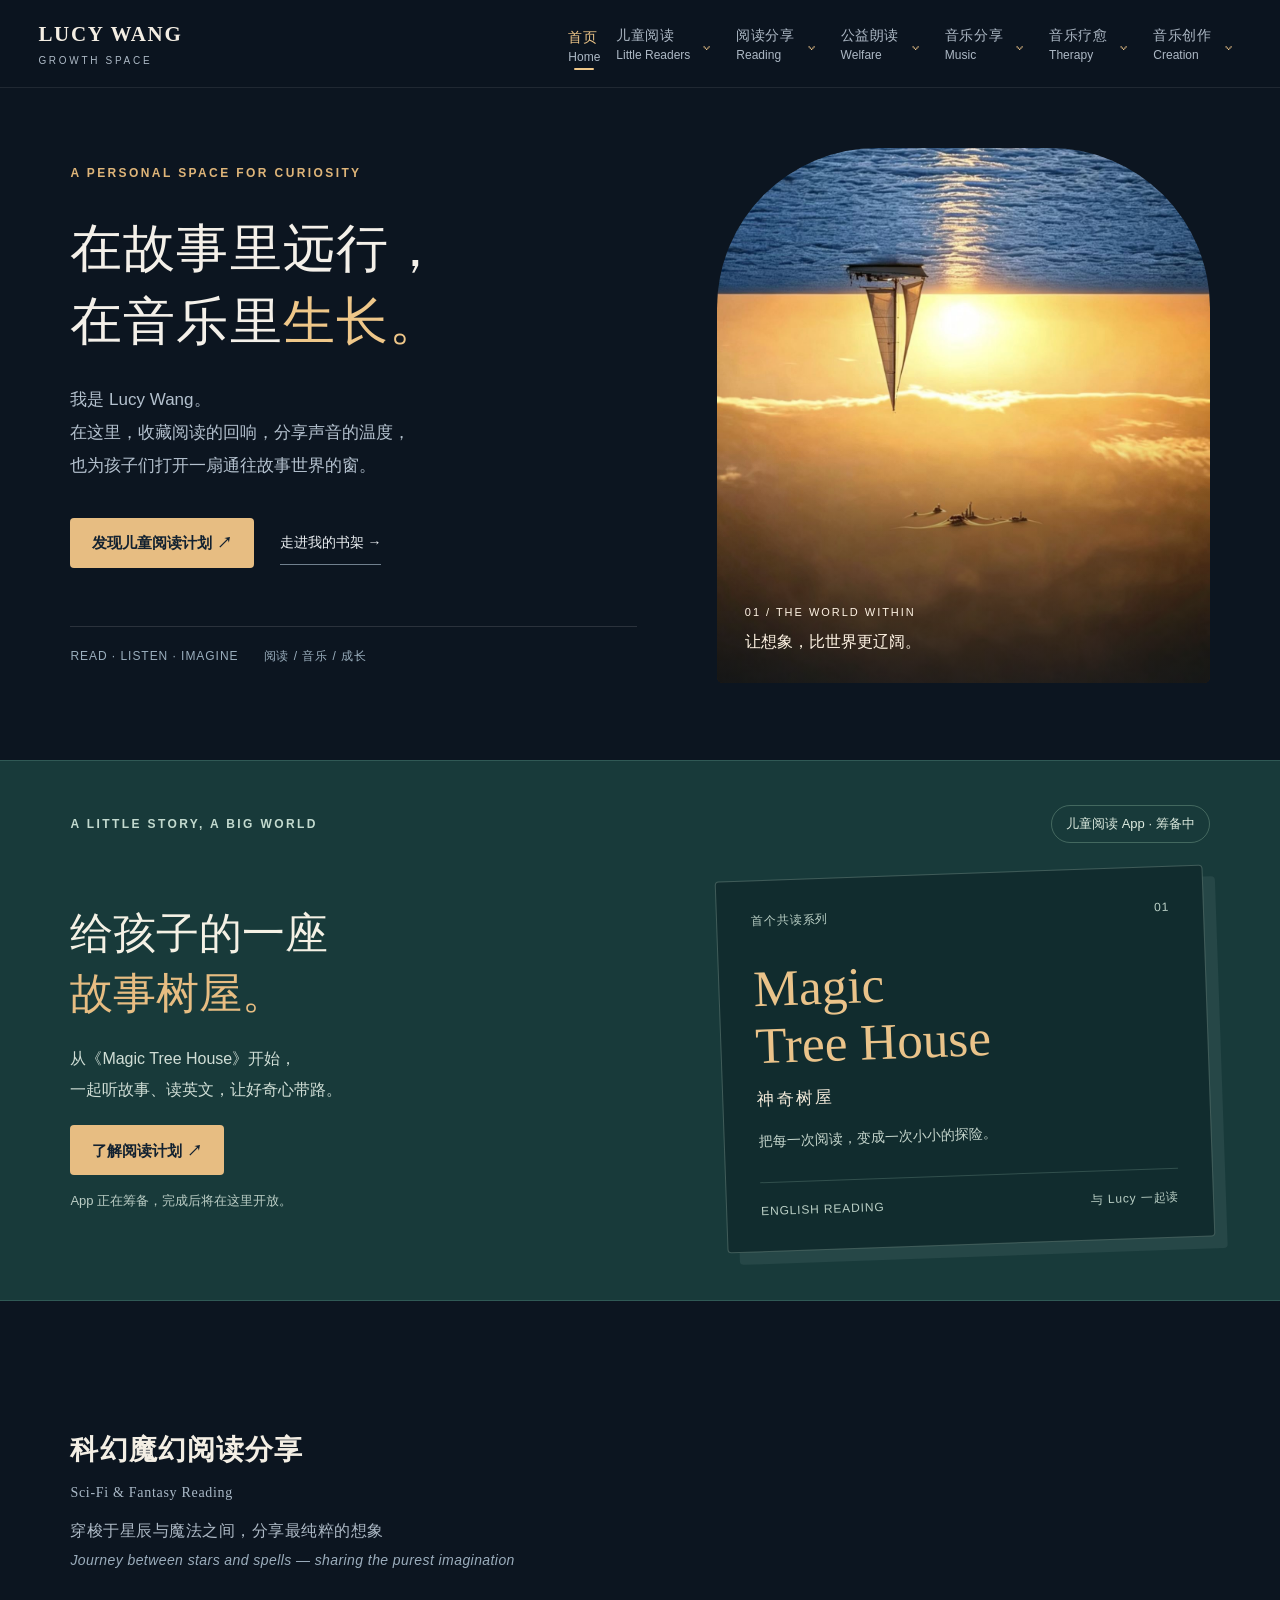
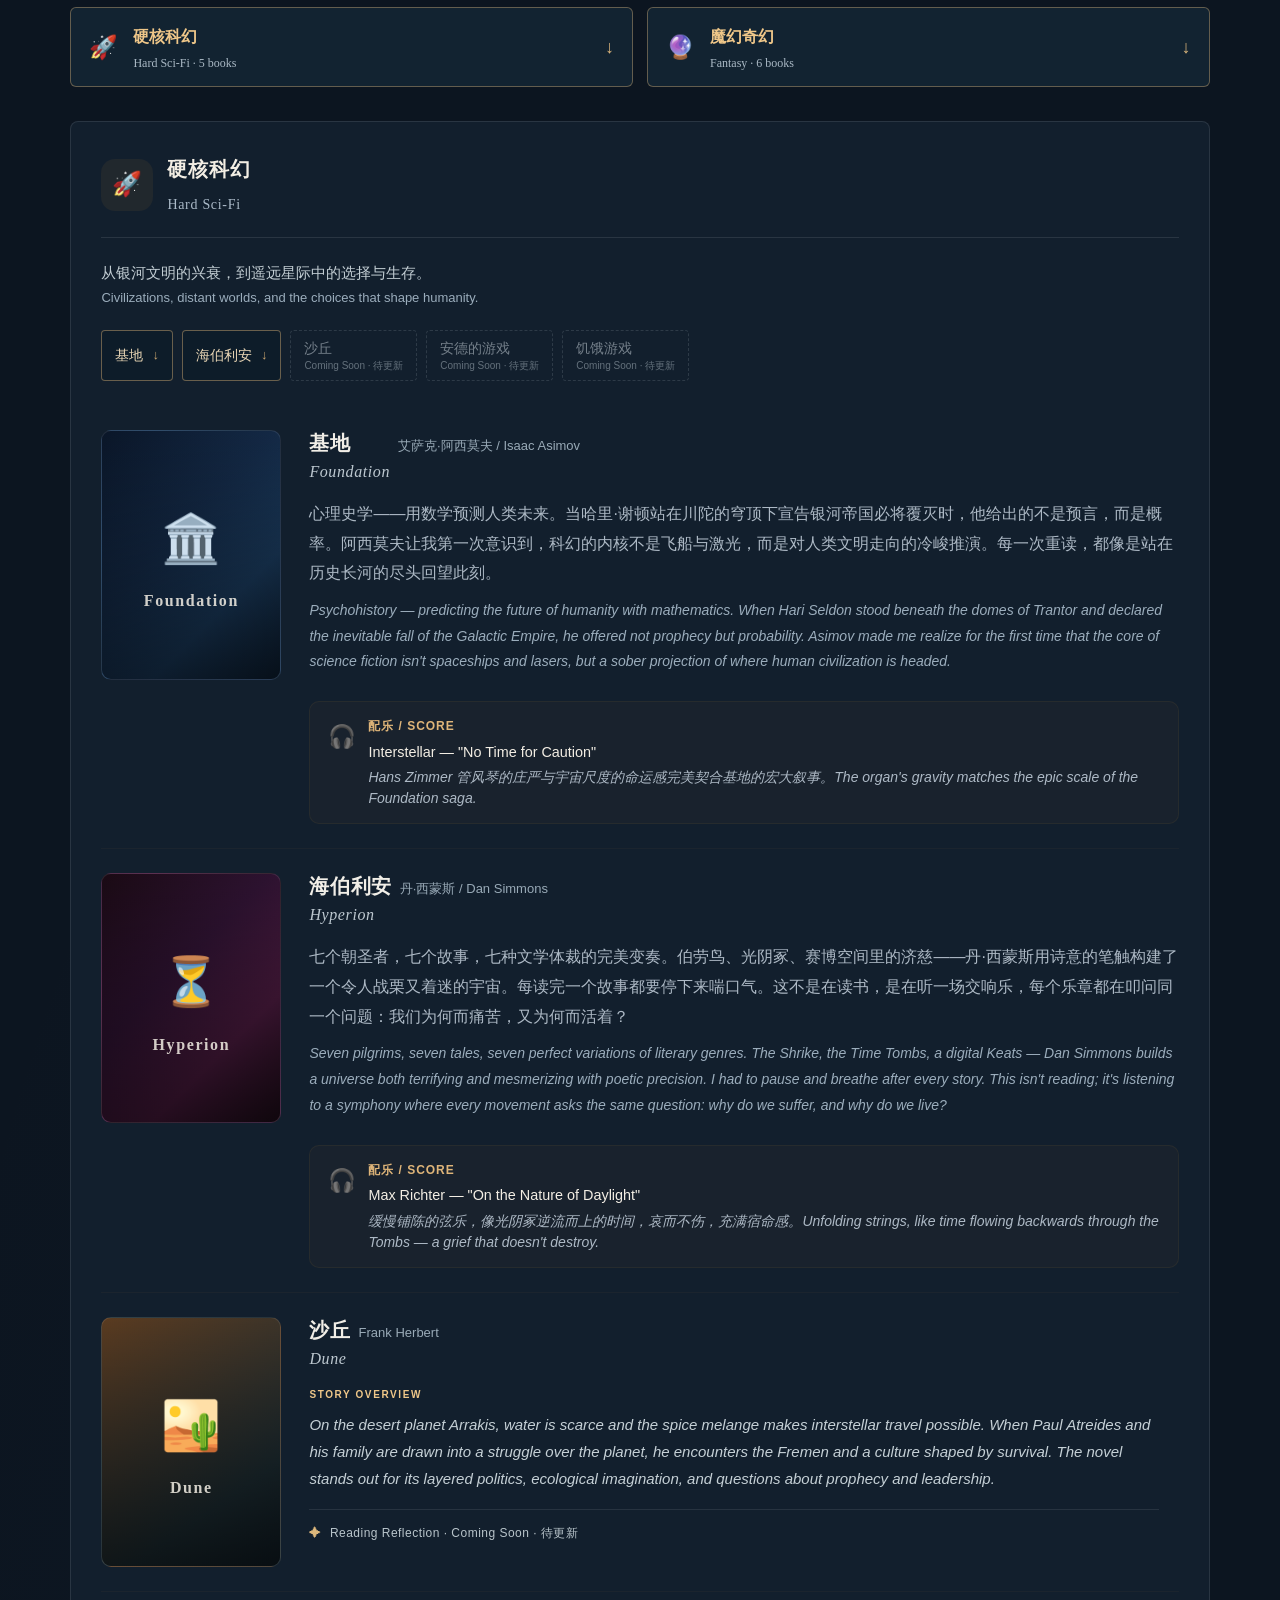
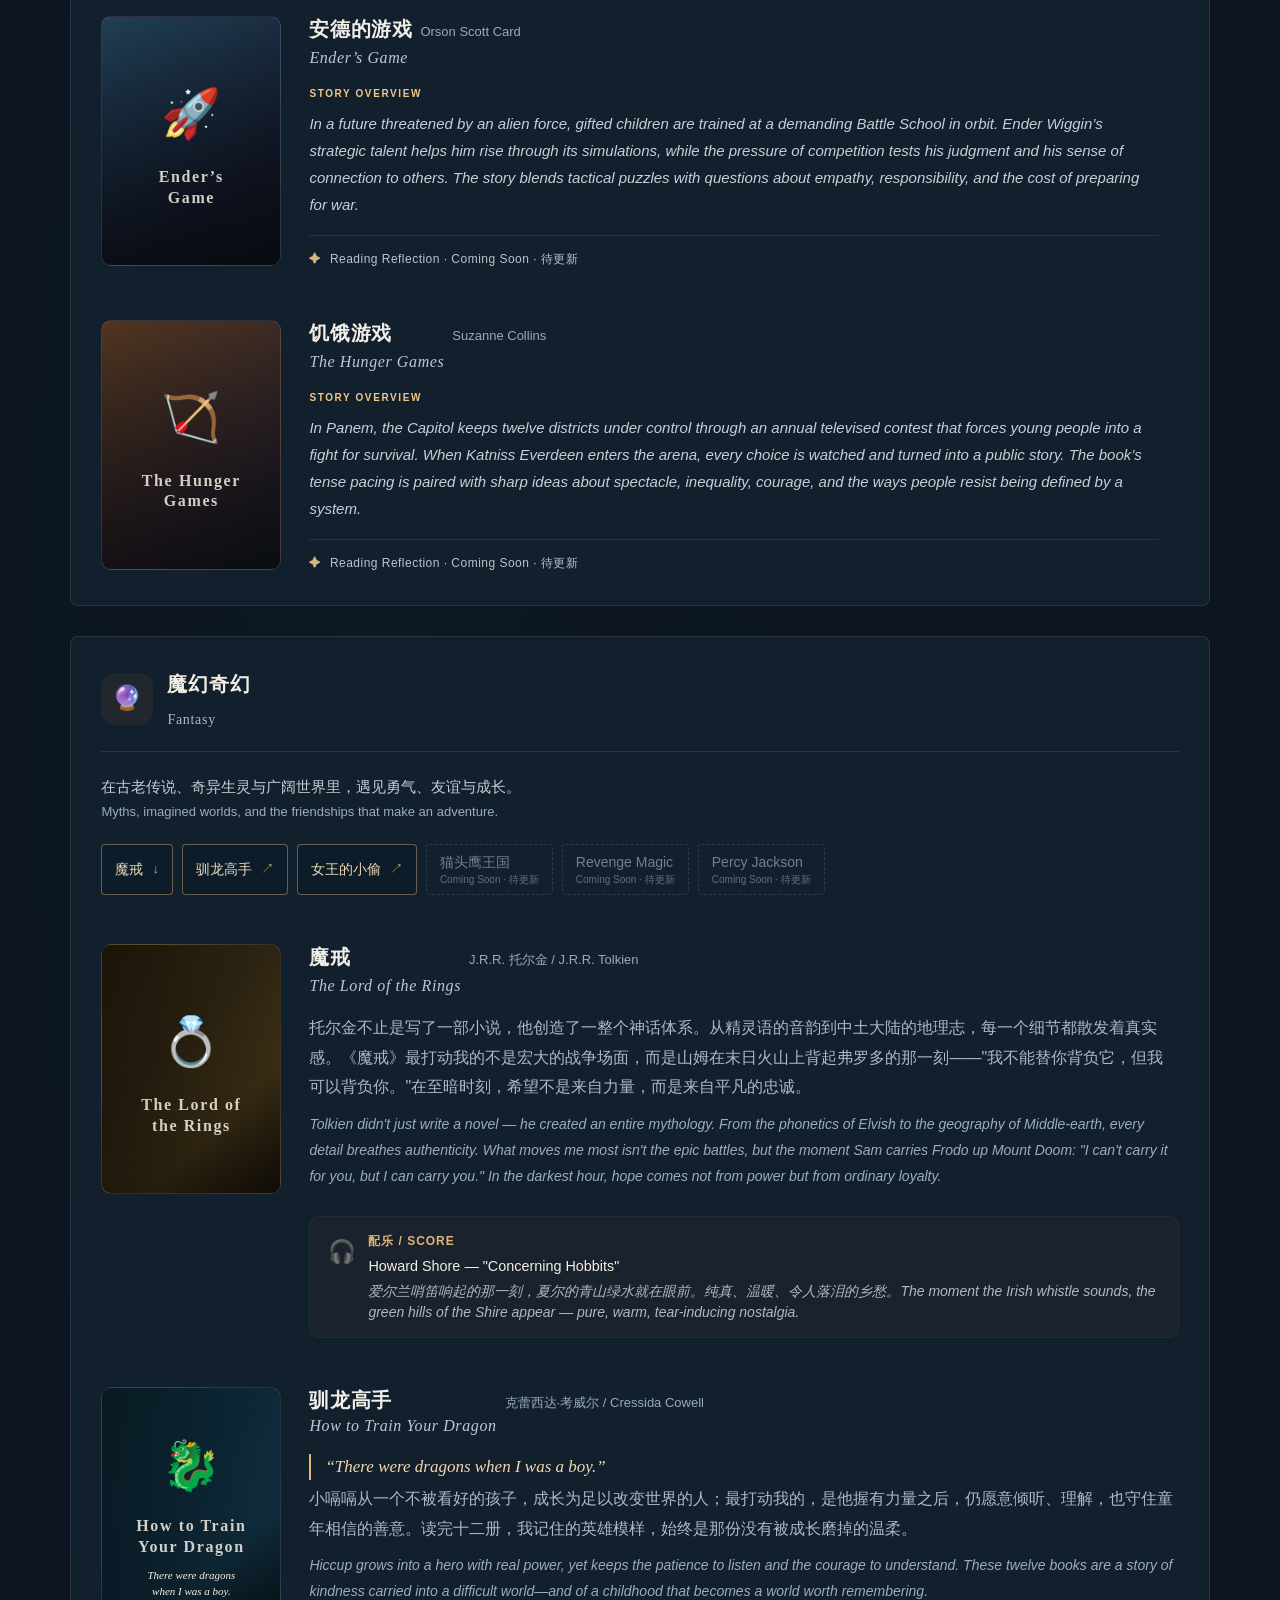
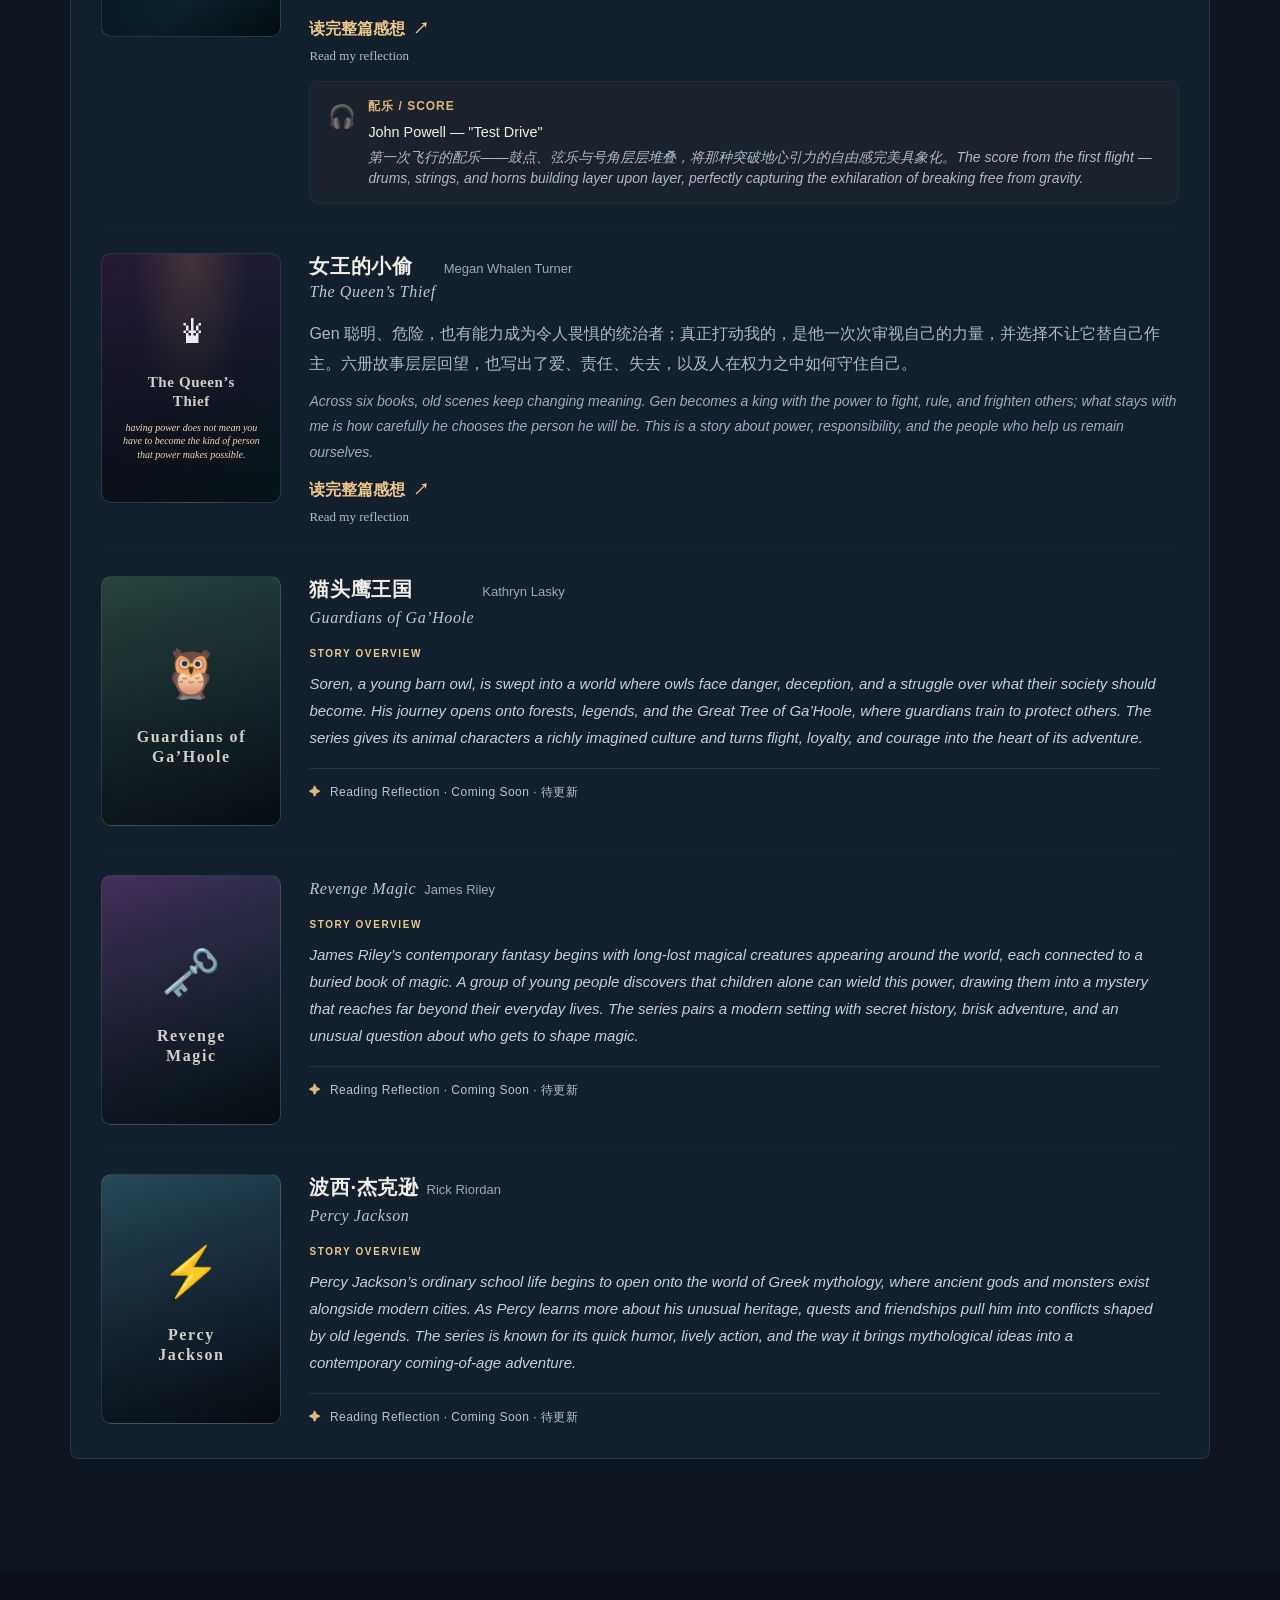
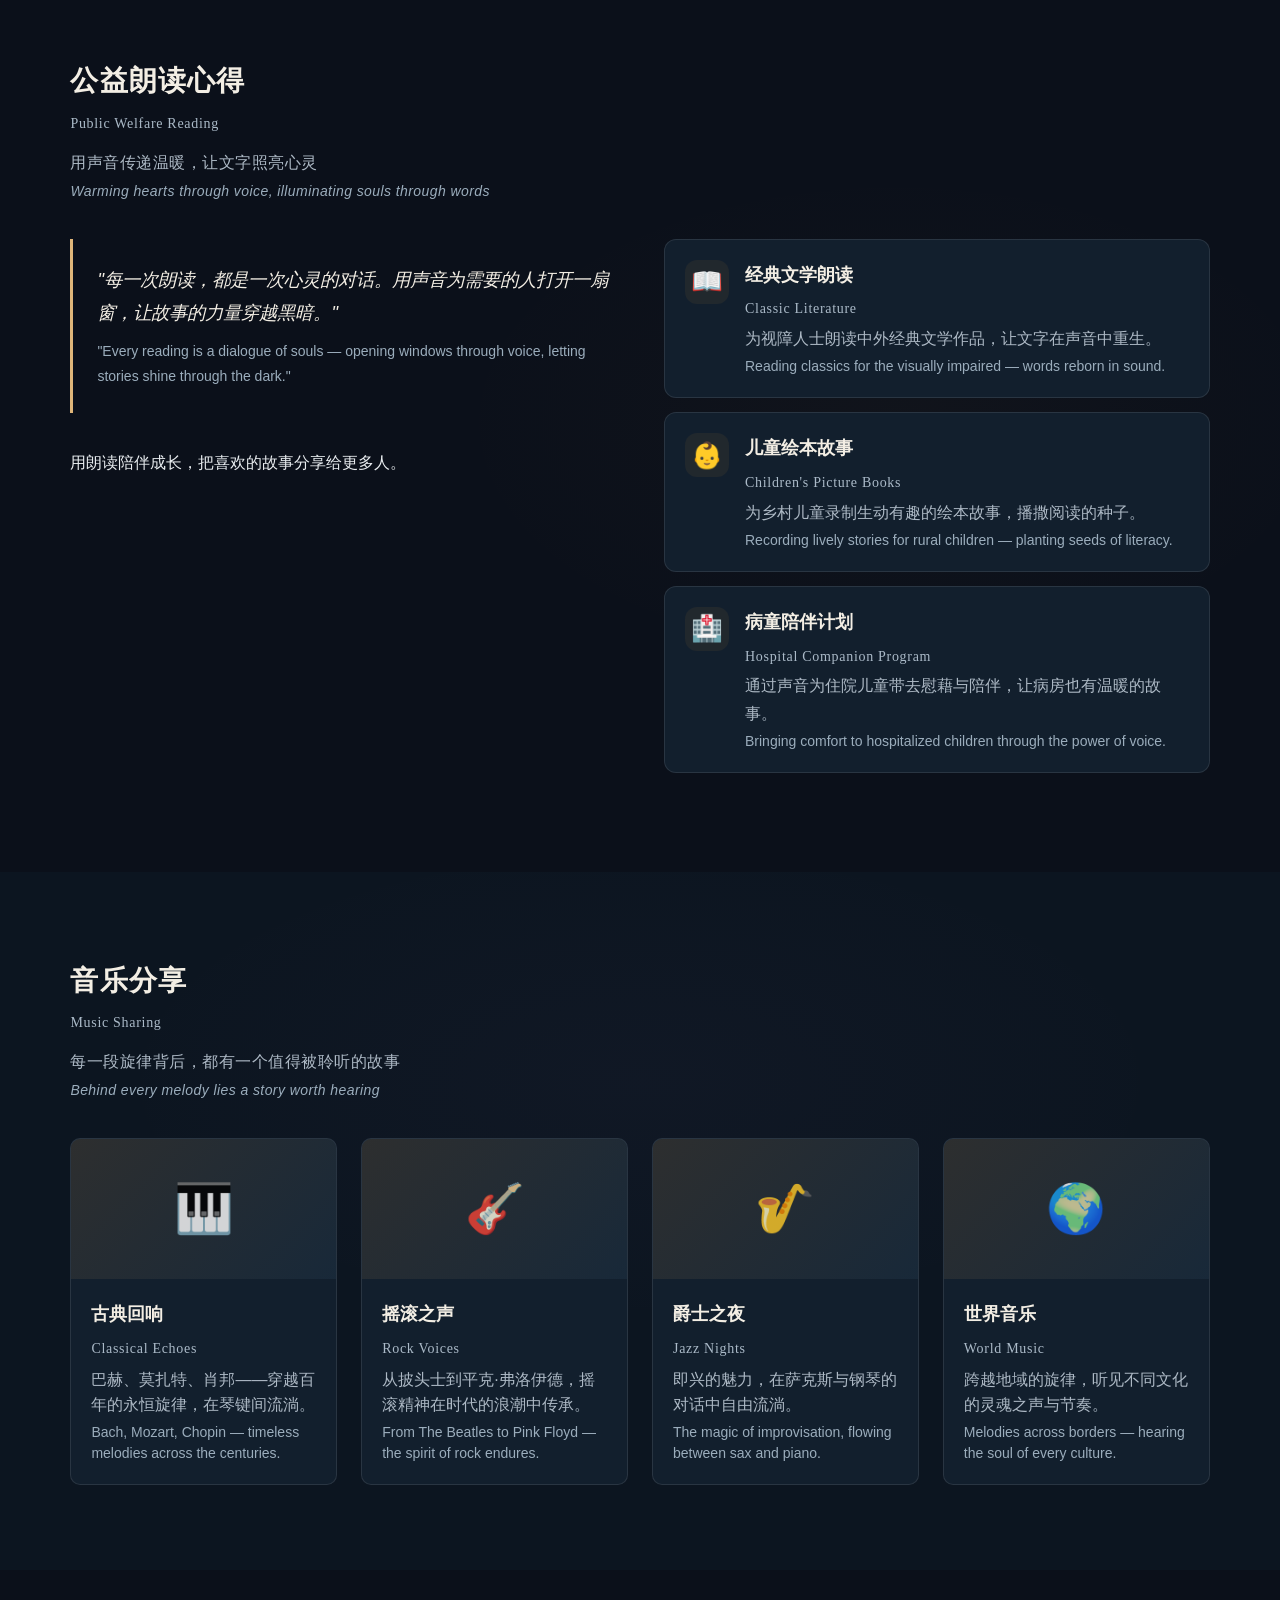
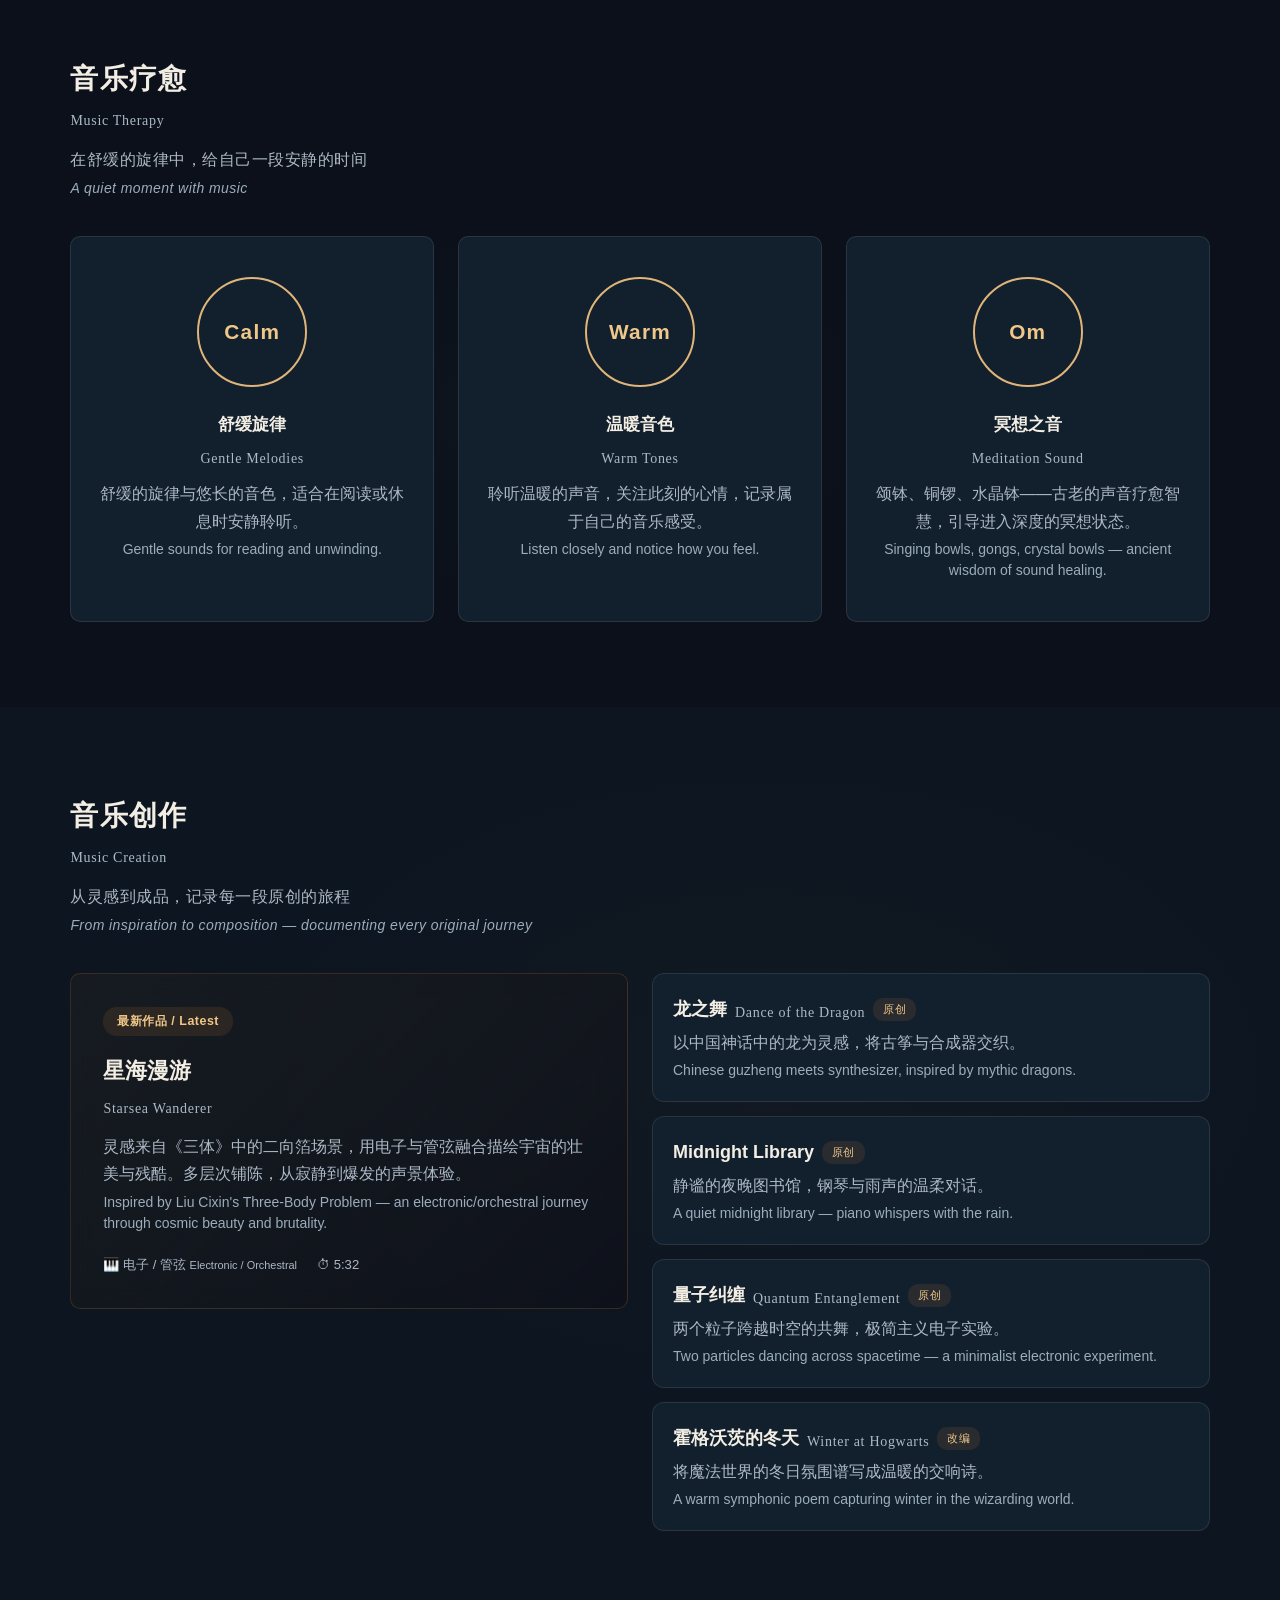
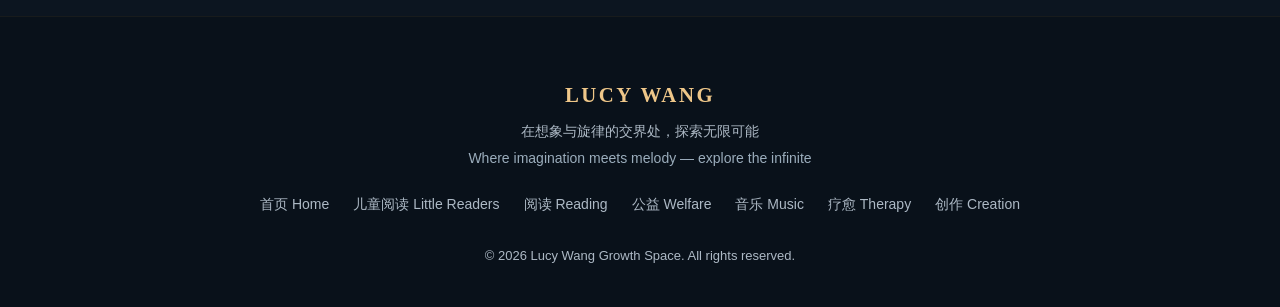
==== commit ff510c18: "Organize sci-fi and fantasy reading shelf" ====
--- a/index.html
+++ b/index.html
@@ -5,13 +5,13 @@
   <meta name="viewport" content="width=device-width, initial-scale=1.0">
   <title>Lucy Wang · 阅读、音乐与成长</title><meta name="description" content="Lucy Wang 的个人成长空间：阅读、公益朗读、音乐，以及筹备中的 Magic Tree House 儿童阅读 App。"><link rel="icon" href="favicon.svg">
   <link rel="stylesheet" href="css/style.css">
-<link rel="stylesheet" href="css/redesign.css"><link rel="stylesheet" href="css/dragon-reflection.css"><link rel="stylesheet" href="css/queen-thief.css"></head>
+<link rel="stylesheet" href="css/redesign.css"><link rel="stylesheet" href="css/dragon-reflection.css"><link rel="stylesheet" href="css/queen-thief.css"><link rel="stylesheet" href="css/reading-shelf.css"></head>
 <body><a class="skip-link" href="#main">跳到主要内容</a>
 
   <!-- ═══════════════ Navigation ═══════════════ -->
   <nav class="navbar" id="navbar" aria-label="首页主题导航">
     <a class="nav-brand" href="#home">LUCY WANG<small>GROWTH SPACE</small></a>
-    <ul class="nav-links" id="navLinks"><li><a href="#home" class="nav-link active">首页<span class="nav-en">Home</span></a></li><li class="nav-group"><div class="nav-item"><a href="#kids-reading" class="nav-link">儿童阅读<span class="nav-en">Little Readers</span></a><button class="sub-toggle" aria-expanded="false" aria-controls="nav-kids-reading" aria-label="展开儿童阅读子主题"><span aria-hidden="true">⌄</span></button></div><ul class="subnav" id="nav-kids-reading" hidden><li><a href="#magic-tree-house">Magic Tree House</a></li></ul></li><li class="nav-group"><div class="nav-item"><a href="#reading" class="nav-link">阅读分享<span class="nav-en">Reading</span></a><button class="sub-toggle" aria-expanded="false" aria-controls="nav-reading" aria-label="展开阅读分享子主题"><span aria-hidden="true">⌄</span></button></div><ul class="subnav" id="nav-reading" hidden><li><a href="#hard-scifi">硬核科幻</a></li><li><a href="#epic-fantasy">魔幻史诗</a></li><li><a href="#cyberpunk">赛博朋克</a></li></ul></li><li class="nav-group"><div class="nav-item"><a href="#welfare" class="nav-link">公益朗读<span class="nav-en">Welfare</span></a><button class="sub-toggle" aria-expanded="false" aria-controls="nav-welfare" aria-label="展开公益朗读子主题"><span aria-hidden="true">⌄</span></button></div><ul class="subnav" id="nav-welfare" hidden><li><a href="#classic-reading">经典文学朗读</a></li><li><a href="#picture-books">儿童绘本故事</a></li><li><a href="#hospital-companion">病童陪伴计划</a></li></ul></li><li class="nav-group"><div class="nav-item"><a href="#music-share" class="nav-link">音乐分享<span class="nav-en">Music</span></a><button class="sub-toggle" aria-expanded="false" aria-controls="nav-music-share" aria-label="展开音乐分享子主题"><span aria-hidden="true">⌄</span></button></div><ul class="subnav" id="nav-music-share" hidden><li><a href="#classical">古典回响</a></li><li><a href="#rock">摇滚之声</a></li><li><a href="#jazz">爵士之夜</a></li><li><a href="#world-music">世界音乐</a></li></ul></li><li class="nav-group"><div class="nav-item"><a href="#music-therapy" class="nav-link">音乐疗愈<span class="nav-en">Therapy</span></a><button class="sub-toggle" aria-expanded="false" aria-controls="nav-music-therapy" aria-label="展开音乐疗愈子主题"><span aria-hidden="true">⌄</span></button></div><ul class="subnav" id="nav-music-therapy" hidden><li><a href="#gentle-melodies">舒缓旋律</a></li><li><a href="#warm-tones">温暖音色</a></li><li><a href="#meditation">冥想之音</a></li></ul></li><li class="nav-group"><div class="nav-item"><a href="#music-creation" class="nav-link">音乐创作<span class="nav-en">Creation</span></a><button class="sub-toggle" aria-expanded="false" aria-controls="nav-music-creation" aria-label="展开音乐创作子主题"><span aria-hidden="true">⌄</span></button></div><ul class="subnav" id="nav-music-creation" hidden><li><a href="#starsea">星海漫游</a></li><li><a href="#dragon-dance">龙之舞</a></li><li><a href="#midnight-library">Midnight Library</a></li><li><a href="#quantum">量子纠缠</a></li><li><a href="#hogwarts-winter">霍格沃茨的冬天</a></li></ul></li></ul>
+    <ul class="nav-links" id="navLinks"><li><a href="#home" class="nav-link active">首页<span class="nav-en">Home</span></a></li><li class="nav-group"><div class="nav-item"><a href="#kids-reading" class="nav-link">儿童阅读<span class="nav-en">Little Readers</span></a><button class="sub-toggle" aria-expanded="false" aria-controls="nav-kids-reading" aria-label="展开儿童阅读子主题"><span aria-hidden="true">⌄</span></button></div><ul class="subnav" id="nav-kids-reading" hidden><li><a href="#magic-tree-house">Magic Tree House</a></li></ul></li><li class="nav-group"><div class="nav-item"><a href="#reading" class="nav-link">阅读分享<span class="nav-en">Reading</span></a><button class="sub-toggle" aria-expanded="false" aria-controls="nav-reading" aria-label="展开阅读分享子主题"><span aria-hidden="true">⌄</span></button></div><ul class="subnav" id="nav-reading" hidden><li><a href="#hard-scifi">硬核科幻</a></li><li><a href="#magic-fantasy">魔幻奇幻</a></li></ul></li><li class="nav-group"><div class="nav-item"><a href="#welfare" class="nav-link">公益朗读<span class="nav-en">Welfare</span></a><button class="sub-toggle" aria-expanded="false" aria-controls="nav-welfare" aria-label="展开公益朗读子主题"><span aria-hidden="true">⌄</span></button></div><ul class="subnav" id="nav-welfare" hidden><li><a href="#classic-reading">经典文学朗读</a></li><li><a href="#picture-books">儿童绘本故事</a></li><li><a href="#hospital-companion">病童陪伴计划</a></li></ul></li><li class="nav-group"><div class="nav-item"><a href="#music-share" class="nav-link">音乐分享<span class="nav-en">Music</span></a><button class="sub-toggle" aria-expanded="false" aria-controls="nav-music-share" aria-label="展开音乐分享子主题"><span aria-hidden="true">⌄</span></button></div><ul class="subnav" id="nav-music-share" hidden><li><a href="#classical">古典回响</a></li><li><a href="#rock">摇滚之声</a></li><li><a href="#jazz">爵士之夜</a></li><li><a href="#world-music">世界音乐</a></li></ul></li><li class="nav-group"><div class="nav-item"><a href="#music-therapy" class="nav-link">音乐疗愈<span class="nav-en">Therapy</span></a><button class="sub-toggle" aria-expanded="false" aria-controls="nav-music-therapy" aria-label="展开音乐疗愈子主题"><span aria-hidden="true">⌄</span></button></div><ul class="subnav" id="nav-music-therapy" hidden><li><a href="#gentle-melodies">舒缓旋律</a></li><li><a href="#warm-tones">温暖音色</a></li><li><a href="#meditation">冥想之音</a></li></ul></li><li class="nav-group"><div class="nav-item"><a href="#music-creation" class="nav-link">音乐创作<span class="nav-en">Creation</span></a><button class="sub-toggle" aria-expanded="false" aria-controls="nav-music-creation" aria-label="展开音乐创作子主题"><span aria-hidden="true">⌄</span></button></div><ul class="subnav" id="nav-music-creation" hidden><li><a href="#starsea">星海漫游</a></li><li><a href="#dragon-dance">龙之舞</a></li><li><a href="#midnight-library">Midnight Library</a></li><li><a href="#quantum">量子纠缠</a></li><li><a href="#hogwarts-winter">霍格沃茨的冬天</a></li></ul></li></ul>
     <button class="nav-toggle" id="navToggle" aria-expanded="false" aria-controls="navLinks" aria-label="菜单 / Menu">
       <span></span><span></span><span></span>
     </button>
@@ -24,22 +24,18 @@
   <section class="content-section" id="reading">
     <div class="section-bg reading-bg"></div>
     <div class="section-content">
-      <h2 class="section-title">
-        <span class="title-icon">📚</span>
-        <span>科幻魔幻阅读分享 <small class="title-en">Sci-Fi & Fantasy Reading</small></span>
-      </h2>
-      <p class="section-subtitle">
-        穿梭于星辰与魔法之间，分享最纯粹的想象
-        <span class="sub-en">Journey between stars and spells — sharing the purest imagination</span>
-      </p>
-      <!-- ═══ 硬核科幻 / Hard Sci-Fi ═══ -->
-      <div class="category-block">
-        <div class="category-header">
-          <span class="category-icon">🚀</span>
-          <h3 id="hard-scifi" tabindex="-1">硬核科幻 <small class="title-en">Hard Sci-Fi</small></h3>
-        </div>
-
-        <div class="book-entry">
+      <h2 class="section-title"><span class="title-icon">📚</span><span>科幻魔幻阅读分享 <small class="title-en">Sci-Fi & Fantasy Reading</small></span></h2>
+      <p class="section-subtitle">穿梭于星辰与魔法之间，分享最纯粹的想象<span class="sub-en">Journey between stars and spells — sharing the purest imagination</span></p>
+      <nav class="reading-category-links" aria-label="阅读分享分类">
+  <a class="reading-category-link" href="#hard-scifi"><span class="reading-category-icon" aria-hidden="true">🚀</span><span><strong>硬核科幻</strong><small>Hard Sci-Fi · 5 books</small></span><span class="category-arrow" aria-hidden="true">↓</span></a>
+  <a class="reading-category-link" href="#magic-fantasy"><span class="reading-category-icon" aria-hidden="true">🔮</span><span><strong>魔幻奇幻</strong><small>Fantasy · 6 books</small></span><span class="category-arrow" aria-hidden="true">↓</span></a>
+</nav>
+
+      <section class="category-block reading-category" aria-labelledby="hard-scifi">
+        <div class="category-header"><span class="category-icon">🚀</span><h3 id="hard-scifi" tabindex="-1">硬核科幻 <small class="title-en">Hard Sci-Fi</small></h3></div>
+        <p class="reading-category-intro">从银河文明的兴衰，到遥远星际中的选择与生存。<span lang="en">Civilizations, distant worlds, and the choices that shape humanity.</span></p>
+        <nav class="book-jump-list" aria-label="书籍快速导航"><a class="book-jump" href="#foundation">基地<span class="jump-mark" aria-hidden="true">↓</span></a><a class="book-jump" href="#hyperion">海伯利安<span class="jump-mark" aria-hidden="true">↓</span></a><span class="book-jump book-jump--pending" aria-disabled="true">沙丘<small>Coming Soon · 待更新</small></span><span class="book-jump book-jump--pending" aria-disabled="true">安德的游戏<small>Coming Soon · 待更新</small></span><span class="book-jump book-jump--pending" aria-disabled="true">饥饿游戏<small>Coming Soon · 待更新</small></span></nav>
+        <div class="reading-books"><div class="book-entry" id="foundation">
           <div class="book-cover">
             <div class="cover-img" style="background: linear-gradient(135deg, #0a1628 0%, #132844 40%, #1a3a5c 70%, #0d1f33 100%);">
               <span class="cover-icon">🏛️</span>
@@ -47,9 +43,7 @@
             </div>
           </div>
           <div class="book-content">
-            <div class="book-header">
-              <h4 class="book-title">基地 <span class="book-author">艾萨克·阿西莫夫 / Isaac Asimov</span></h4>
-            </div>
+            <div class="book-header"><h4 class="book-title"><span class="book-title-zh">基地</span><span class="book-title-en" lang="en">Foundation</span></h4><span class="book-author">艾萨克·阿西莫夫 / Isaac Asimov</span></div>
             <div class="book-review">
               <p>心理史学——用数学预测人类未来。当哈里·谢顿站在川陀的穹顶下宣告银河帝国必将覆灭时，他给出的不是预言，而是概率。阿西莫夫让我第一次意识到，科幻的内核不是飞船与激光，而是对人类文明走向的冷峻推演。每一次重读，都像是站在历史长河的尽头回望此刻。</p>
               <p class="book-review-en">Psychohistory — predicting the future of humanity with mathematics. When Hari Seldon stood beneath the domes of Trantor and declared the inevitable fall of the Galactic Empire, he offered not prophecy but probability. Asimov made me realize for the first time that the core of science fiction isn't spaceships and lasers, but a sober projection of where human civilization is headed.</p>
@@ -63,9 +57,7 @@
               </div>
             </div>
           </div>
-        </div>
-
-        <div class="book-entry">
+        </div><div class="book-entry" id="hyperion">
           <div class="book-cover">
             <div class="cover-img" style="background: linear-gradient(135deg, #1a0a14 0%, #2d1230 40%, #4a1a3e 70%, #1f0d1a 100%);">
               <span class="cover-icon">⏳</span>
@@ -73,9 +65,7 @@
             </div>
           </div>
           <div class="book-content">
-            <div class="book-header">
-              <h4 class="book-title">海伯利安 <span class="book-author">丹·西蒙斯 / Dan Simmons</span></h4>
-            </div>
+            <div class="book-header"><h4 class="book-title"><span class="book-title-zh">海伯利安</span><span class="book-title-en" lang="en">Hyperion</span></h4><span class="book-author">丹·西蒙斯 / Dan Simmons</span></div>
             <div class="book-review">
               <p>七个朝圣者，七个故事，七种文学体裁的完美变奏。伯劳鸟、光阴冢、赛博空间里的济慈——丹·西蒙斯用诗意的笔触构建了一个令人战栗又着迷的宇宙。每读完一个故事都要停下来喘口气。这不是在读书，是在听一场交响乐，每个乐章都在叩问同一个问题：我们为何而痛苦，又为何而活着？</p>
               <p class="book-review-en">Seven pilgrims, seven tales, seven perfect variations of literary genres. The Shrike, the Time Tombs, a digital Keats — Dan Simmons builds a universe both terrifying and mesmerizing with poetic precision. I had to pause and breathe after every story. This isn't reading; it's listening to a symphony where every movement asks the same question: why do we suffer, and why do we live?</p>
@@ -89,17 +79,32 @@
               </div>
             </div>
           </div>
-        </div>
-      </div>
-
-      <!-- ═══ 魔幻史诗 / Epic Fantasy ═══ -->
-      <div class="category-block">
-        <div class="category-header">
-          <span class="category-icon">🔮</span>
-          <h3 id="epic-fantasy" tabindex="-1">魔幻史诗 <small class="title-en">Epic Fantasy</small></h3>
-        </div>
-
-        <div class="book-entry">
+        </div><article class="book-entry book-entry--coming" id="dune">
+  <div class="book-cover"><div class="cover-img shelf-cover shelf-cover--dune" aria-hidden="true"><span class="cover-icon">🏜️</span><span class="cover-title">Dune</span></div></div>
+  <div class="book-content">
+    <div class="book-header"><h4 class="book-title"><span class="book-title-zh">沙丘</span><span class="book-title-en" lang="en">Dune</span></h4><span class="book-author">Frank Herbert</span></div>
+    <div class="book-review book-overview"><p class="book-overview-label">STORY OVERVIEW</p><p class="book-review-en" lang="en">On the desert planet Arrakis, water is scarce and the spice melange makes interstellar travel possible. When Paul Atreides and his family are drawn into a struggle over the planet, he encounters the Fremen and a culture shaped by survival. The novel stands out for its layered politics, ecological imagination, and questions about prophecy and leadership.</p><p class="reflection-status"><span aria-hidden="true">✦</span> Reading Reflection · Coming Soon · 待更新</p></div>
+  </div>
+</article><article class="book-entry book-entry--coming" id="enders-game">
+  <div class="book-cover"><div class="cover-img shelf-cover shelf-cover--enders" aria-hidden="true"><span class="cover-icon">🚀</span><span class="cover-title">Ender’s<br>Game</span></div></div>
+  <div class="book-content">
+    <div class="book-header"><h4 class="book-title"><span class="book-title-zh">安德的游戏</span><span class="book-title-en" lang="en">Ender’s Game</span></h4><span class="book-author">Orson Scott Card</span></div>
+    <div class="book-review book-overview"><p class="book-overview-label">STORY OVERVIEW</p><p class="book-review-en" lang="en">In a future threatened by an alien force, gifted children are trained at a demanding Battle School in orbit. Ender Wiggin’s strategic talent helps him rise through its simulations, while the pressure of competition tests his judgment and his sense of connection to others. The story blends tactical puzzles with questions about empathy, responsibility, and the cost of preparing for war.</p><p class="reflection-status"><span aria-hidden="true">✦</span> Reading Reflection · Coming Soon · 待更新</p></div>
+  </div>
+</article><article class="book-entry book-entry--coming" id="the-hunger-games">
+  <div class="book-cover"><div class="cover-img shelf-cover shelf-cover--hunger" aria-hidden="true"><span class="cover-icon">🏹</span><span class="cover-title">The Hunger<br>Games</span></div></div>
+  <div class="book-content">
+    <div class="book-header"><h4 class="book-title"><span class="book-title-zh">饥饿游戏</span><span class="book-title-en" lang="en">The Hunger Games</span></h4><span class="book-author">Suzanne Collins</span></div>
+    <div class="book-review book-overview"><p class="book-overview-label">STORY OVERVIEW</p><p class="book-review-en" lang="en">In Panem, the Capitol keeps twelve districts under control through an annual televised contest that forces young people into a fight for survival. When Katniss Everdeen enters the arena, every choice is watched and turned into a public story. The book’s tense pacing is paired with sharp ideas about spectacle, inequality, courage, and the ways people resist being defined by a system.</p><p class="reflection-status"><span aria-hidden="true">✦</span> Reading Reflection · Coming Soon · 待更新</p></div>
+  </div>
+</article></div>
+      </section>
+
+      <section class="category-block reading-category" aria-labelledby="magic-fantasy">
+        <div class="category-header"><span class="category-icon">🔮</span><h3 id="magic-fantasy" tabindex="-1">魔幻奇幻 <small class="title-en">Fantasy</small></h3></div>
+        <p class="reading-category-intro">在古老传说、奇异生灵与广阔世界里，遇见勇气、友谊与成长。<span lang="en">Myths, imagined worlds, and the friendships that make an adventure.</span></p>
+        <nav class="book-jump-list" aria-label="书籍快速导航"><a class="book-jump" href="#lord-of-the-rings">魔戒<span class="jump-mark" aria-hidden="true">↓</span></a><a class="book-jump" href="how-to-train-your-dragon.html">驯龙高手<span class="jump-mark" aria-hidden="true">↗</span></a><a class="book-jump" href="the-queens-thief.html">女王的小偷<span class="jump-mark" aria-hidden="true">↗</span></a><span class="book-jump book-jump--pending" aria-disabled="true">猫头鹰王国<small>Coming Soon · 待更新</small></span><span class="book-jump book-jump--pending" aria-disabled="true">Revenge Magic<small>Coming Soon · 待更新</small></span><span class="book-jump book-jump--pending" aria-disabled="true">Percy Jackson<small>Coming Soon · 待更新</small></span></nav>
+        <div class="reading-books"><div class="book-entry" id="lord-of-the-rings">
           <div class="book-cover">
             <div class="cover-img" style="background: linear-gradient(135deg, #1a1408 0%, #2d2412 40%, #4a3a1a 70%, #1f180d 100%);">
               <span class="cover-icon">💍</span>
@@ -107,9 +112,7 @@
             </div>
           </div>
           <div class="book-content">
-            <div class="book-header">
-              <h4 class="book-title">魔戒 <span class="book-author">J.R.R. 托尔金 / J.R.R. Tolkien</span></h4>
-            </div>
+            <div class="book-header"><h4 class="book-title"><span class="book-title-zh">魔戒</span><span class="book-title-en" lang="en">The Lord of the Rings</span></h4><span class="book-author">J.R.R. 托尔金 / J.R.R. Tolkien</span></div>
             <div class="book-review">
               <p>托尔金不止是写了一部小说，他创造了一整个神话体系。从精灵语的音韵到中土大陆的地理志，每一个细节都散发着真实感。《魔戒》最打动我的不是宏大的战争场面，而是山姆在末日火山上背起弗罗多的那一刻——"我不能替你背负它，但我可以背负你。"在至暗时刻，希望不是来自力量，而是来自平凡的忠诚。</p>
               <p class="book-review-en">Tolkien didn't just write a novel — he created an entire mythology. From the phonetics of Elvish to the geography of Middle-earth, every detail breathes authenticity. What moves me most isn't the epic battles, but the moment Sam carries Frodo up Mount Doom: "I can't carry it for you, but I can carry you." In the darkest hour, hope comes not from power but from ordinary loyalty.</p>
@@ -123,9 +126,7 @@
               </div>
             </div>
           </div>
-        </div>
-
-        <div class="book-entry">
+        </div><div class="book-entry" id="how-to-train-your-dragon">
           <div class="book-cover">
             <a class="dragon-cover-link" href="how-to-train-your-dragon.html" aria-label="阅读 Lucy 的《驯龙高手》感想">
               <div class="cover-img dragon-cover" style="background: linear-gradient(135deg, #081a20 0%, #0d2838 40%, #153a4f 70%, #0a1a22 100%);">
@@ -136,9 +137,7 @@
             </a>
           </div>
           <div class="book-content">
-            <div class="book-header">
-              <h4 class="book-title"><a class="dragon-title-link" href="how-to-train-your-dragon.html">驯龙高手</a> <span class="book-author">克蕾西达·考威尔 / Cressida Cowell</span></h4>
-            </div>
+            <div class="book-header"><h4 class="book-title"><a class="dragon-title-link" href="how-to-train-your-dragon.html"><span class="book-title-zh">驯龙高手</span><span class="book-title-en" lang="en">How to Train Your Dragon</span></a></h4><span class="book-author">克蕾西达·考威尔 / Cressida Cowell</span></div>
             <div class="book-review">
               <blockquote class="dragon-card-quote">“There were dragons when I was a boy.”</blockquote>
               <p>小嗝嗝从一个不被看好的孩子，成长为足以改变世界的人；最打动我的，是他握有力量之后，仍愿意倾听、理解，也守住童年相信的善意。读完十二册，我记住的英雄模样，始终是那份没有被成长磨掉的温柔。</p>
@@ -154,10 +153,7 @@
               </div>
             </div>
           </div>
-        </div>
-      </div>
-
-        <div class="book-entry">
+        </div><div class="book-entry" id="the-queens-thief">
           <div class="book-cover">
             <a class="queen-cover-link" href="the-queens-thief.html" aria-label="阅读 Lucy 的《The Queen’s Thief》感想">
               <div class="cover-img queen-cover">
@@ -168,25 +164,33 @@
             </a>
           </div>
           <div class="book-content">
-            <div class="book-header">
-              <h4 class="book-title"><a class="queen-title-link" href="the-queens-thief.html">The Queen’s Thief</a> <span class="book-author">Megan Whalen Turner</span></h4>
-            </div>
+            <div class="book-header"><h4 class="book-title"><a class="queen-title-link" href="the-queens-thief.html"><span class="book-title-zh">女王的小偷</span><span class="book-title-en" lang="en">The Queen’s Thief</span></a></h4><span class="book-author">Megan Whalen Turner</span></div>
             <div class="book-review">
               <p>Gen 聪明、危险，也有能力成为令人畏惧的统治者；真正打动我的，是他一次次审视自己的力量，并选择不让它替自己作主。六册故事层层回望，也写出了爱、责任、失去，以及人在权力之中如何守住自己。</p>
               <p class="book-review-en">Across six books, old scenes keep changing meaning. Gen becomes a king with the power to fight, rule, and frighten others; what stays with me is how carefully he chooses the person he will be. This is a story about power, responsibility, and the people who help us remain ourselves.</p>
               <a class="dragon-read-link" href="the-queens-thief.html">读完整篇感想 <span aria-hidden="true">↗</span><span class="dragon-read-en">Read my reflection</span></a>
             </div>
           </div>
-        </div>
-
-      <!-- ═══ 赛博朋克 / Cyberpunk ═══ -->
-      <div class="category-block category-block--compact">
-        <div class="category-header">
-          <span class="category-icon">🌌</span>
-          <h3 id="cyberpunk" tabindex="-1">赛博朋克 <small class="title-en">Cyberpunk</small></h3>
-        </div>
-        <p class="category-summary">高科技，低生活。在霓虹与代码的丛林中，寻找人性的微光与哲学的沉思。<span class="desc-en">High tech, low life — finding humanity in neon-lit code.</span></p>
-      </div>
+        </div><article class="book-entry book-entry--coming" id="guardians-of-gahoole">
+  <div class="book-cover"><div class="cover-img shelf-cover shelf-cover--guardians" aria-hidden="true"><span class="cover-icon">🦉</span><span class="cover-title">Guardians of<br>Ga’Hoole</span></div></div>
+  <div class="book-content">
+    <div class="book-header"><h4 class="book-title"><span class="book-title-zh">猫头鹰王国</span><span class="book-title-en" lang="en">Guardians of Ga’Hoole</span></h4><span class="book-author">Kathryn Lasky</span></div>
+    <div class="book-review book-overview"><p class="book-overview-label">STORY OVERVIEW</p><p class="book-review-en" lang="en">Soren, a young barn owl, is swept into a world where owls face danger, deception, and a struggle over what their society should become. His journey opens onto forests, legends, and the Great Tree of Ga’Hoole, where guardians train to protect others. The series gives its animal characters a richly imagined culture and turns flight, loyalty, and courage into the heart of its adventure.</p><p class="reflection-status"><span aria-hidden="true">✦</span> Reading Reflection · Coming Soon · 待更新</p></div>
+  </div>
+</article><article class="book-entry book-entry--coming" id="revenge-magic">
+  <div class="book-cover"><div class="cover-img shelf-cover shelf-cover--revenge" aria-hidden="true"><span class="cover-icon">🗝️</span><span class="cover-title">Revenge<br>Magic</span></div></div>
+  <div class="book-content">
+    <div class="book-header"><h4 class="book-title"><span class="book-title-en" lang="en">Revenge Magic</span></h4><span class="book-author">James Riley</span></div>
+    <div class="book-review book-overview"><p class="book-overview-label">STORY OVERVIEW</p><p class="book-review-en" lang="en">James Riley’s contemporary fantasy begins with long-lost magical creatures appearing around the world, each connected to a buried book of magic. A group of young people discovers that children alone can wield this power, drawing them into a mystery that reaches far beyond their everyday lives. The series pairs a modern setting with secret history, brisk adventure, and an unusual question about who gets to shape magic.</p><p class="reflection-status"><span aria-hidden="true">✦</span> Reading Reflection · Coming Soon · 待更新</p></div>
+  </div>
+</article><article class="book-entry book-entry--coming" id="percy-jackson">
+  <div class="book-cover"><div class="cover-img shelf-cover shelf-cover--percy" aria-hidden="true"><span class="cover-icon">⚡</span><span class="cover-title">Percy<br>Jackson</span></div></div>
+  <div class="book-content">
+    <div class="book-header"><h4 class="book-title"><span class="book-title-zh">波西·杰克逊</span><span class="book-title-en" lang="en">Percy Jackson</span></h4><span class="book-author">Rick Riordan</span></div>
+    <div class="book-review book-overview"><p class="book-overview-label">STORY OVERVIEW</p><p class="book-review-en" lang="en">Percy Jackson’s ordinary school life begins to open onto the world of Greek mythology, where ancient gods and monsters exist alongside modern cities. As Percy learns more about his unusual heritage, quests and friendships pull him into conflicts shaped by old legends. The series is known for its quick humor, lively action, and the way it brings mythological ideas into a contemporary coming-of-age adventure.</p><p class="reflection-status"><span aria-hidden="true">✦</span> Reading Reflection · Coming Soon · 待更新</p></div>
+  </div>
+</article></div>
+      </section>
     </div>
   </section>
 
--- a/css/reading-shelf.css
+++ b/css/reading-shelf.css
@@ -0,0 +1,59 @@
+/* Reading shelf: reuse the site's navy, teal, and warm-gold palette. */
+#reading .reading-category-links{display:grid;grid-template-columns:repeat(2,minmax(0,1fr));gap:14px;margin:0 0 34px}
+#reading .reading-category-link{display:flex;align-items:center;gap:15px;min-height:74px;padding:15px 18px;border:1px solid #dfb57965;border-radius:6px;background:#122331;color:#f1e7d5;text-decoration:none;transition:border-color .2s,background .2s,transform .2s}
+#reading .reading-category-link:hover,#reading .reading-category-link:focus-visible{border-color:#efc789;background:#1a303d;transform:translateY(-2px)}
+#reading .reading-category-icon{font-size:23px}
+#reading .reading-category-link strong,#reading .reading-category-link small{display:block}
+#reading .reading-category-link strong{font-size:16px;color:#efc789}
+#reading .reading-category-link small{margin-top:4px;color:#aab9c5;font:12px/1.4 Georgia,"Microsoft YaHei",serif}
+#reading .category-arrow{margin-left:auto;color:#d9b47b;font-size:18px}
+#reading .reading-category{margin-top:30px;scroll-margin-top:180px}
+#reading .reading-category-intro{margin:-7px 0 20px;color:#c2cdd3;font-size:15px;line-height:1.8}
+#reading .reading-category-intro span{display:block;color:#9badbc;font-size:13px}
+#reading .book-jump-list{display:flex;flex-wrap:wrap;gap:9px;margin:0 0 25px}
+#reading .book-jump{display:inline-flex;align-items:center;gap:9px;min-height:42px;padding:8px 13px;border:1px solid #dfb57970;border-radius:4px;background:#0d1c29;color:#ead7b6;font-size:14px;line-height:1.3;text-decoration:none;transition:color .18s,border-color .18s,background .18s}
+#reading a.book-jump:hover,#reading a.book-jump:focus-visible{border-color:#efc789;background:#263746;color:#ffe2af}
+#reading .jump-mark{color:#c7a36e;font-size:13px}
+#reading .book-jump--pending{align-items:flex-start;flex-direction:column;gap:2px;border-style:dashed;border-color:#9eabb455;background:transparent;color:#bac4cc;opacity:.58;cursor:default}
+#reading .book-jump--pending small{font-size:10px;color:#9eabb4}
+#reading .reading-books{display:grid;gap:0}
+#reading .reading-books .book-entry{scroll-margin-top:180px;min-width:0}
+#reading .book-header{min-width:0}
+#reading .book-title{display:flex;flex-direction:column;align-items:flex-start;gap:3px;line-height:1.35}
+#reading .book-title-zh{color:#f1eee7}
+#reading .book-title-en{display:block;color:#bdc8d0;font:italic 16px/1.45 Georgia,"Times New Roman",serif;overflow-wrap:anywhere}
+#reading .book-title a{color:inherit;text-decoration:none;display:block;max-width:100%}
+#reading .book-title a:hover .book-title-zh,#reading .book-title a:focus-visible .book-title-zh{color:#efc789;text-decoration:underline;text-underline-offset:4px}
+#reading .book-author{display:block;margin-top:5px;color:#99aab7;font-size:13px;line-height:1.5}
+#reading .book-overview{max-width:850px}
+#reading .book-overview-label{margin:0 0 7px!important;color:#efc789!important;font-size:10px!important;font-weight:600;letter-spacing:.16em}
+#reading .book-overview .book-review-en{margin:0;color:#c5d0d6!important;font-size:15px!important;line-height:1.8}
+#reading .reflection-status{display:flex;align-items:center;gap:8px;margin:17px 0 0!important;padding-top:12px;border-top:1px solid #ffffff17;color:#b9c5cb;font-size:12px!important;letter-spacing:.04em}
+#reading .reflection-status span{color:#dcb77c}
+#reading .shelf-cover{background:linear-gradient(145deg,#182b3c,#0b1925)!important}
+#reading .shelf-cover--dune{background:linear-gradient(145deg,#5a3b20,#1c2b31 72%,#101c24)!important}
+#reading .shelf-cover--enders{background:linear-gradient(145deg,#203f56,#141a2b 72%,#0d1721)!important}
+#reading .shelf-cover--hunger{background:linear-gradient(145deg,#51351f,#272029 70%,#111a25)!important}
+#reading .shelf-cover--guardians{background:linear-gradient(145deg,#28443d,#182b35 72%,#101b24)!important}
+#reading .shelf-cover--revenge{background:linear-gradient(145deg,#44305a,#182a3b 72%,#101b25)!important}
+#reading .shelf-cover--percy{background:linear-gradient(145deg,#264a57,#17283b 72%,#101922)!important}
+@media(max-width:640px){
+ #reading .reading-category-links{gap:9px;margin-bottom:25px}
+ #reading .reading-category-link{gap:9px;min-height:72px;padding:12px 10px}
+ #reading .reading-category-link strong{font-size:14px}
+ #reading .reading-category-link small{font-size:10px}
+ #reading .reading-category-icon{font-size:19px}
+ #reading .category-arrow{font-size:15px}
+ #reading .reading-category{margin-top:22px;padding:21px 16px}
+ #reading .reading-category-intro{font-size:14px}
+ #reading .book-jump-list{gap:8px;margin-bottom:19px}
+ #reading .book-jump{flex:1 1 calc(50% - 8px);justify-content:center;min-width:0;min-height:44px;padding:8px 7px;text-align:center;font-size:12px}
+ #reading .book-jump--pending{align-items:center}
+ #reading .book-jump--pending small{font-size:9px}
+ #reading .reading-books .book-entry{gap:18px;padding:24px 0}
+ #reading .reading-books .book-cover{justify-content:flex-start}
+ #reading .reading-books .cover-img{width:125px;height:165px}
+ #reading .book-title-en{font-size:15px}
+ #reading .book-overview .book-review-en{font-size:14px!important}
+}
+@media(prefers-reduced-motion:reduce){#reading .reading-category-link,#reading .book-jump{transition:none}}
